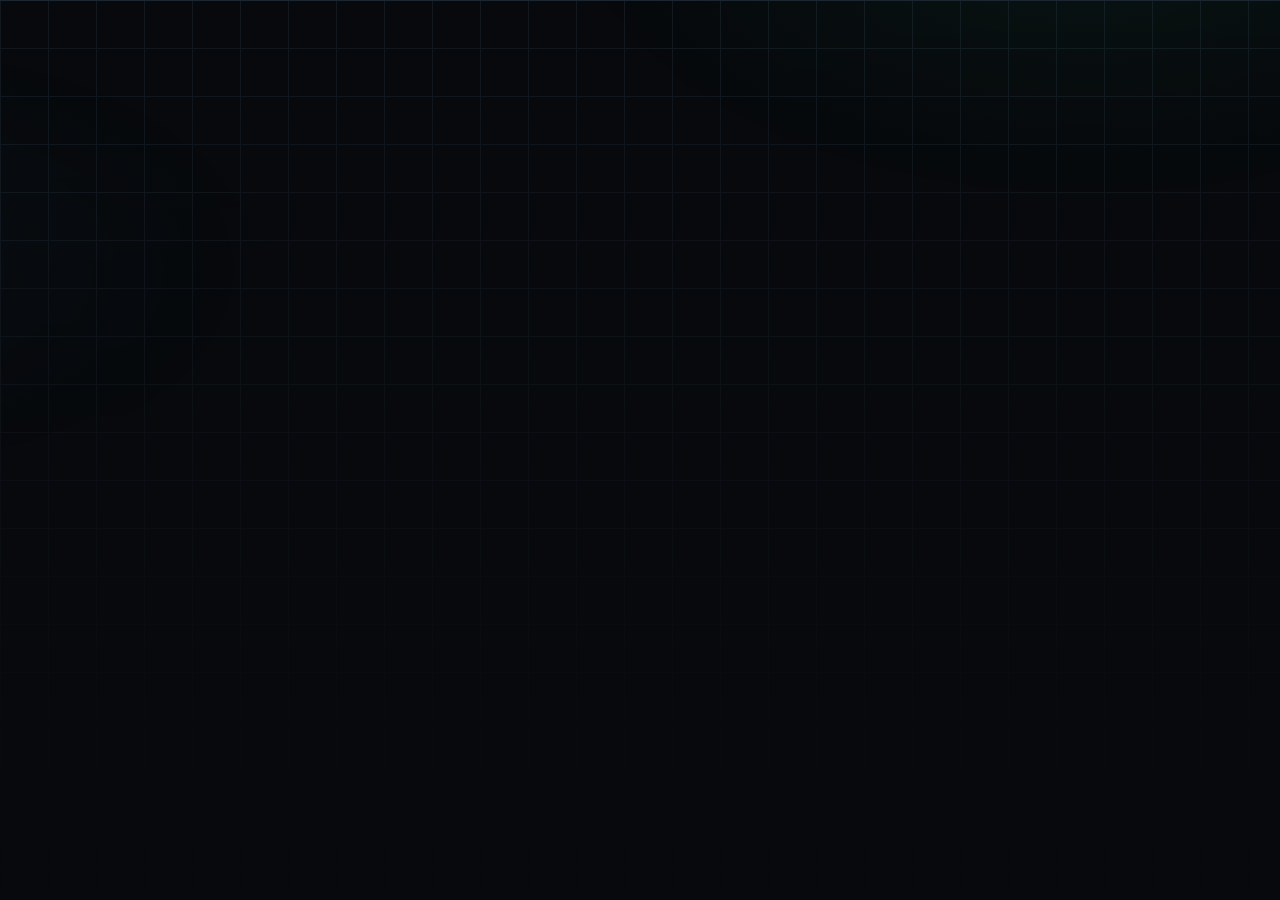
==== index.html @ c2e82ce0 "Add portfolio site: pages, styles, renderer" ====
<!doctype html>
<html lang="ru">
<head>
<meta charset="utf-8">
<meta name="viewport" content="width=device-width, initial-scale=1">
<title>Andrew Moseiko — AI Automation &amp; Integration Engineer</title>
<meta name="description" content="Портфолио: AI-ассистенты, интеграции CRM и мессенджеров, MCP-серверы, воронки и видео. Кейсы с задачей, решением, результатом и стеком.">
<meta name="theme-color" content="#07090c">
<meta property="og:title" content="Andrew Moseiko — AI Automation &amp; Integration Engineer">
<meta property="og:description" content="Портфолио: AI-ассистенты, интеграции CRM и мессенджеров, MCP-серверы, воронки и видео. Кейсы с задачей, решением, результатом и стеком.">
<meta property="og:type" content="website">
<link rel="icon" href="assets/favicon.svg" type="image/svg+xml">
<link rel="preconnect" href="https://fonts.googleapis.com">
<link rel="preconnect" href="https://fonts.gstatic.com" crossorigin>
<link rel="stylesheet" href="https://fonts.googleapis.com/css2?family=Inter:wght@400;500;600;700&family=JetBrains+Mono:wght@500;600;700&display=swap">
<link rel="stylesheet" href="assets/style.css">
</head>
<body data-page="home">
<a class="skip" href="#main">Skip to content</a>
<header id="top" class="site-head"></header>
<main id="main">
<noscript><p class="wrap" style="padding:48px 16px">Для отображения кейсов включите JavaScript. · Щоб побачити кейси, увімкніть JavaScript. · Please enable JavaScript to see the cases.</p></noscript>
</main>
<footer id="foot"></footer>
<script src="assets/data.js"></script>
<script src="assets/app.js"></script>
</body>
</html>
---- assets/style.css ----
/* Portfolio — dark tech theme. UPD 2026-10-18 */
:root {
  color-scheme: dark;
  --bg: #07090c;
  --surface: #0e1318;
  --surface-2: #131a21;
  --line: #1c2630;
  --line-2: #293744;
  --text: #e4ebf1;
  --muted: #93a1ae;
  --dim: #64727f;
  --accent: #38e0a0;
  --accent-ink: #04140d;
  --accent-soft: rgba(56, 224, 160, 0.1);
  --blue: #5cc3ff;
  --warn: #ffb648;
  --warn-soft: rgba(255, 182, 72, 0.12);
  --radius: 14px;
  --sans: "Inter", system-ui, -apple-system, "Segoe UI", Roboto, sans-serif;
  --mono: "JetBrains Mono", ui-monospace, "Cascadia Code", Consolas, monospace;
  --gutter: 16px;
  --max: 1160px;
}

*, *::before, *::after { box-sizing: border-box; }
html { scroll-behavior: smooth; scroll-padding-top: 120px; -webkit-text-size-adjust: 100%; }
@media (prefers-reduced-motion: reduce) { html { scroll-behavior: auto; } }

body {
  margin: 0;
  background: var(--bg);
  color: var(--text);
  font: 400 16px/1.6 var(--sans);
  min-height: 100vh;
}
/* faint engineering grid + glow */
body::before {
  content: "";
  position: fixed; inset: 0; z-index: -1; pointer-events: none;
  background:
    radial-gradient(900px 500px at 85% -10%, rgba(56, 224, 160, 0.10), transparent 60%),
    radial-gradient(700px 400px at -10% 30%, rgba(92, 195, 255, 0.07), transparent 60%),
    linear-gradient(var(--line) 1px, transparent 1px) 0 0 / 48px 48px,
    linear-gradient(90deg, var(--line) 1px, transparent 1px) 0 0 / 48px 48px;
  opacity: 0.55;
  -webkit-mask-image: linear-gradient(#000 0, rgba(0,0,0,.35) 60%, transparent 100%);
  mask-image: linear-gradient(#000 0, rgba(0,0,0,.35) 60%, transparent 100%);
}

a { color: var(--accent); text-decoration: none; }
a:hover { text-decoration: underline; text-underline-offset: 3px; }
:focus-visible { outline: 2px solid var(--blue); outline-offset: 3px; border-radius: 6px; }
h1, h2, h3, h4 { margin: 0; line-height: 1.2; letter-spacing: -0.01em; }
p { margin: 0; }
p, li, dd, td, th { overflow-wrap: break-word; }

.wrap { width: 100%; max-width: var(--max); margin: 0 auto; padding-left: var(--gutter); padding-right: var(--gutter); }
@media (min-width: 720px) { :root { --gutter: 32px; } }

.skip { position: absolute; left: -9999px; }
.skip:focus { left: 16px; top: 12px; z-index: 100; background: var(--accent); color: var(--accent-ink); padding: 8px 12px; border-radius: 8px; }

/* ---------- header ---------- */
.site-head {
  position: sticky; top: 0; z-index: 50;
  background: rgba(7, 9, 12, 0.82);
  -webkit-backdrop-filter: blur(12px); backdrop-filter: blur(12px);
  border-bottom: 1px solid var(--line);
}
.bar { display: flex; flex-wrap: wrap; align-items: center; gap: 10px 24px; padding-top: 12px; padding-bottom: 12px; }
.brand { display: inline-flex; align-items: center; gap: 10px; color: var(--text); font-weight: 600; margin-right: auto; }
.brand:hover { text-decoration: none; }
.brand__mark {
  display: inline-grid; place-items: center; width: 34px; height: 34px; border-radius: 9px;
  font: 700 13px/1 var(--mono); color: var(--accent-ink); background: var(--accent);
}
.brand__name { font-size: 15px; }
.bar__nav {
  order: 3; flex: 1 1 100%; min-width: 0;
  display: flex; gap: 4px; overflow-x: auto; scrollbar-width: none;
  margin: 0 calc(var(--gutter) * -1); padding: 0 var(--gutter);
}
.bar__nav::-webkit-scrollbar { display: none; }
.bar__nav a {
  flex: 0 0 auto; white-space: nowrap; color: var(--muted);
  font: 500 14px/1 var(--sans); padding: 9px 12px; border-radius: 8px;
}
.bar__nav a:hover, .bar__nav a[aria-current="page"] { color: var(--text); background: var(--surface-2); text-decoration: none; }
@media (min-width: 900px) {
  .bar__nav { order: 0; flex: 0 1 auto; margin: 0; padding: 0; }
}
.lang { order: 1; display: inline-flex; border: 1px solid var(--line-2); border-radius: 9px; padding: 2px; }
.lang__btn {
  appearance: none; border: 0; background: transparent; color: var(--muted); cursor: pointer;
  font: 600 12px/1 var(--mono); padding: 8px 10px; border-radius: 7px; min-width: 40px;
}
.lang__btn:hover { color: var(--text); }
.lang__btn[aria-pressed="true"] { background: var(--accent-soft); color: var(--accent); }

/* ---------- hero ---------- */
.hero { padding-top: 64px; padding-bottom: 56px; }
.hero--sub { padding-top: 40px; padding-bottom: 24px; }
.kicker { font: 500 13px/1.4 var(--mono); color: var(--accent); margin-bottom: 18px; letter-spacing: 0.02em; }
.hero h1 { font-size: clamp(36px, 7vw, 68px); font-weight: 700; letter-spacing: -0.03em; }
.hero__role { font: 500 clamp(14px, 2.2vw, 18px)/1.4 var(--mono); color: var(--blue); margin-top: 12px; }
.hero__lead { max-width: 720px; color: var(--muted); font-size: clamp(16px, 2vw, 18px); margin-top: 20px; }
.hero__cta { display: flex; flex-wrap: wrap; gap: 12px; margin-top: 28px; }
.btn {
  display: inline-flex; align-items: center; justify-content: center; min-height: 44px; padding: 0 18px;
  border: 1px solid var(--line-2); border-radius: 10px; color: var(--text); font-weight: 600; font-size: 15px;
  background: var(--surface);
}
.btn:hover { text-decoration: none; border-color: var(--accent); }
.btn--primary { background: var(--accent); color: var(--accent-ink); border-color: var(--accent); }
.btn--primary:hover { filter: brightness(1.08); }

.stats { display: grid; grid-template-columns: repeat(2, minmax(0, 1fr)); gap: 1px; margin: 44px 0 0; background: var(--line); border: 1px solid var(--line); border-radius: var(--radius); overflow: hidden; }
@media (min-width: 720px) { .stats { grid-template-columns: repeat(4, minmax(0, 1fr)); } }
.stat { background: var(--surface); padding: 18px 20px; display: flex; flex-direction: column-reverse; justify-content: flex-end; gap: 4px; }
.stat dd { margin: 0; font: 700 clamp(26px, 4vw, 34px)/1 var(--mono); color: var(--text); }
.stat dt { color: var(--muted); font-size: 13px; }

/* ---------- sections ---------- */
.section { padding-top: 40px; padding-bottom: 40px; }
.sec-head { display: flex; align-items: flex-start; gap: 16px; margin-bottom: 24px; }
.sec-head__code {
  flex: 0 0 auto; display: inline-grid; place-items: center; width: 44px; height: 44px; border-radius: 11px;
  border: 1px solid var(--accent); color: var(--accent); font: 700 18px/1 var(--mono); background: var(--accent-soft);
}
.sec-head__text { flex: 1 1 auto; min-width: 0; }
.sec-head h2 { font-size: clamp(22px, 3.2vw, 30px); font-weight: 700; }
.sec-head p { color: var(--muted); margin-top: 8px; max-width: 760px; }
.sec-head__count { flex: 0 0 auto; font: 500 13px/44px var(--mono); color: var(--dim); }

.label {
  display: block; font: 600 11.5px/1.3 var(--mono); text-transform: uppercase; letter-spacing: 0.08em;
  color: var(--dim); margin: 18px 0 8px;
}
.label:first-child { margin-top: 0; }

.panel { background: var(--surface); border: 1px solid var(--line); border-radius: var(--radius); padding: 22px; }
.panel--accent { border-color: rgba(56, 224, 160, 0.35); background: linear-gradient(180deg, var(--accent-soft), var(--surface) 70%); }
.panel p + .label { margin-top: 18px; }
.big { font-size: clamp(16px, 2vw, 18px); }

/* ---------- about ---------- */
.about { display: grid; gap: 16px; }
@media (min-width: 900px) { .about { grid-template-columns: minmax(0, 1.35fr) minmax(0, 1fr); } }
.about__side { display: grid; gap: 16px; align-content: start; }
.about p { color: var(--muted); }
.timeline { list-style: none; margin: 0; padding: 0; display: grid; gap: 22px; }
.job { position: relative; padding-left: 20px; border-left: 1px solid var(--line-2); }
.job::before { content: ""; position: absolute; left: -5px; top: 7px; width: 9px; height: 9px; border-radius: 50%; background: var(--accent); }
.job__top { display: flex; flex-wrap: wrap; justify-content: space-between; gap: 4px 12px; }
.job__years { font: 500 13px/1.6 var(--mono); color: var(--dim); }
.job__role { color: var(--blue) !important; font: 500 13.5px/1.5 var(--mono); margin: 2px 0 8px !important; }
.kv { margin: 0; display: grid; gap: 10px; }
.kv div { display: grid; gap: 2px; }
@media (min-width: 480px) { .kv div { grid-template-columns: 100px minmax(0, 1fr); gap: 12px; } }
.kv dt { font: 600 12px/1.6 var(--mono); color: var(--accent); }
.kv dd { margin: 0; color: var(--muted); font-size: 14.5px; }

.bullets { margin: 0; padding: 0; list-style: none; display: grid; gap: 8px; }
.bullets li { position: relative; padding-left: 18px; color: var(--muted); }
.bullets li::before { content: "›"; position: absolute; left: 2px; top: -1px; color: var(--accent); font-family: var(--mono); font-weight: 700; }
.case .bullets li, .proto .bullets li { color: var(--text); opacity: 0.92; }

/* ---------- category nav ---------- */
.catnav { margin-bottom: 32px; }
.catnav ul { list-style: none; margin: 0; padding: 0; display: flex; flex-wrap: wrap; gap: 8px; }
.catnav a {
  display: inline-flex; align-items: center; gap: 4px; min-height: 36px; padding: 6px 12px;
  border: 1px solid var(--line-2); border-radius: 999px; color: var(--muted); font-size: 14px; background: var(--surface);
}
.catnav a b { font-family: var(--mono); color: var(--accent); }
.catnav a:hover { color: var(--text); border-color: var(--accent); text-decoration: none; }

/* ---------- cases ---------- */
.cat { padding-top: 24px; }
.cat + .cat { margin-top: 32px; border-top: 1px dashed var(--line-2); padding-top: 48px; }
.cases { display: grid; gap: 16px; }
.case, .proto {
  background: var(--surface); border: 1px solid var(--line); border-radius: var(--radius); padding: 22px;
  transition: border-color .15s ease;
}
.case:hover, .proto:hover { border-color: var(--line-2); }
@media (max-width: 480px) { .case, .proto, .panel, .teaser { padding: 18px; } }
.case__head { display: flex; align-items: flex-start; gap: 14px; margin-bottom: 18px; }
.case__id {
  flex: 0 0 auto; font: 700 13px/1 var(--mono); color: var(--accent); padding: 7px 8px; border-radius: 7px;
  background: var(--accent-soft); border: 1px solid rgba(56, 224, 160, 0.3);
}
.case__titles { flex: 1 1 auto; min-width: 0; }
.case__titles h3 { font-size: clamp(18px, 2.4vw, 21px); font-weight: 650; }
.case__client { color: var(--muted); font-size: 14px; margin-top: 4px; }
.badge {
  flex: 0 0 auto; font: 600 11px/1 var(--mono); text-transform: uppercase; letter-spacing: 0.06em;
  padding: 6px 8px; border-radius: 6px; color: var(--muted); border: 1px solid var(--line-2);
}
.badge--wip { color: var(--warn); border-color: rgba(255, 182, 72, 0.4); background: var(--warn-soft); }
.case--wip { border-color: rgba(255, 182, 72, 0.25); }

.case__body { display: grid; gap: 22px; }
@media (min-width: 900px) {
  .case__body { grid-template-columns: minmax(0, 1.5fr) minmax(0, 1fr); gap: 32px; }
  .case__side { border-left: 1px solid var(--line); padding-left: 32px; }
}
.case__main p, .case__side p { color: var(--text); opacity: 0.92; }
.metric { display: flex; flex-direction: column; gap: 4px; margin-bottom: 18px; padding: 14px 16px; border-radius: 10px; background: var(--surface-2); border: 1px solid var(--line); }
.metric__v { font: 700 clamp(24px, 3.4vw, 30px)/1.1 var(--mono); color: var(--accent); overflow-wrap: anywhere; }
.metric__l { color: var(--muted); font-size: 13.5px; }

.chips { list-style: none; margin: 0; padding: 0; display: flex; flex-wrap: wrap; gap: 6px; }
.chips li {
  font: 500 12.5px/1.3 var(--mono); color: var(--blue); padding: 5px 9px; border-radius: 6px;
  background: rgba(92, 195, 255, 0.08); border: 1px solid rgba(92, 195, 255, 0.2); overflow-wrap: anywhere;
}
.chips--muted li { color: var(--muted); background: var(--surface-2); border-color: var(--line-2); }

/* ---------- journey teaser ---------- */
.teaser {
  display: flex; gap: 16px; align-items: flex-start; padding: 26px; border-radius: var(--radius); color: var(--text);
  border: 1px solid rgba(56, 224, 160, 0.35);
  background: linear-gradient(135deg, var(--accent-soft), var(--surface) 55%);
}
.teaser:hover { text-decoration: none; border-color: var(--accent); }
.teaser__body { flex: 1 1 auto; min-width: 0; display: grid; gap: 12px; }
.teaser h2 { font-size: clamp(22px, 3.2vw, 30px); }
.teaser p { color: var(--muted); max-width: 760px; }
.teaser__go { font: 600 14px/1.4 var(--mono); color: var(--accent); }

/* ---------- prototypes ---------- */
.protos { display: grid; gap: 16px; }
@media (min-width: 900px) { .protos { grid-template-columns: repeat(3, minmax(0, 1fr)); } }
.proto { border-style: dashed; border-color: var(--line-2); }
.proto p { color: var(--text); opacity: 0.92; }

/* ---------- journey table ---------- */
.table-wrap { margin: 16px 0; border: 1px solid var(--line); border-radius: var(--radius); overflow: hidden; background: var(--surface); }
.niches { width: 100%; border-collapse: collapse; }
.niches th, .niches td { text-align: left; vertical-align: top; padding: 14px 18px; border-bottom: 1px solid var(--line); }
.niches tbody tr:last-child > * { border-bottom: 0; }
.niches thead th { font: 600 11.5px/1.3 var(--mono); text-transform: uppercase; letter-spacing: 0.08em; color: var(--dim); background: var(--surface-2); }
.niches tbody th { font-weight: 600; color: var(--text); width: 26%; }
.niches td:nth-child(2) { color: var(--accent); font: 500 14px/1.5 var(--mono); width: 28%; }
.niches td:nth-child(3) { color: var(--muted); }
.niches tbody tr:hover > * { background: rgba(255, 255, 255, 0.015); }
@media (max-width: 720px) {
  .niches thead { position: absolute; width: 1px; height: 1px; overflow: hidden; clip: rect(0 0 0 0); }
  .niches, .niches tbody, .niches tr, .niches th, .niches td { display: block; width: auto !important; }
  .niches tr { padding: 16px 18px; border-bottom: 1px solid var(--line); }
  .niches tbody tr:last-child { border-bottom: 0; }
  .niches th, .niches td { padding: 0; border: 0; }
  .niches tbody th { font-size: 17px; margin-bottom: 10px; }
  .niches td + td { margin-top: 10px; }
  .niches td::before {
    content: attr(data-label); display: block; font: 600 11px/1.3 var(--mono); text-transform: uppercase;
    letter-spacing: 0.08em; color: var(--dim); margin-bottom: 4px;
  }
}
.back { display: inline-block; font: 500 14px/1 var(--mono); color: var(--muted); margin-bottom: 24px; }
.back:hover { color: var(--text); }

/* ---------- contacts & footer ---------- */
.contact { display: grid; gap: 20px; }
@media (min-width: 720px) { .contact { grid-template-columns: minmax(0, 1fr) auto; align-items: center; } }
.contact h2 { font-size: clamp(22px, 3.2vw, 30px); margin-bottom: 8px; }
.contact p { color: var(--muted); }
.contact__list { list-style: none; margin: 0; padding: 0; display: grid; gap: 12px; }
.contact__list li { display: grid; gap: 2px; }
.contact__list .label { margin: 0; }
.contact__list a { font: 600 16px/1.4 var(--mono); overflow-wrap: anywhere; }
.foot { display: flex; flex-wrap: wrap; justify-content: space-between; gap: 8px 24px; padding-top: 28px; padding-bottom: 40px; color: var(--dim); font-size: 13px; border-top: 1px solid var(--line); margin-top: 24px; }
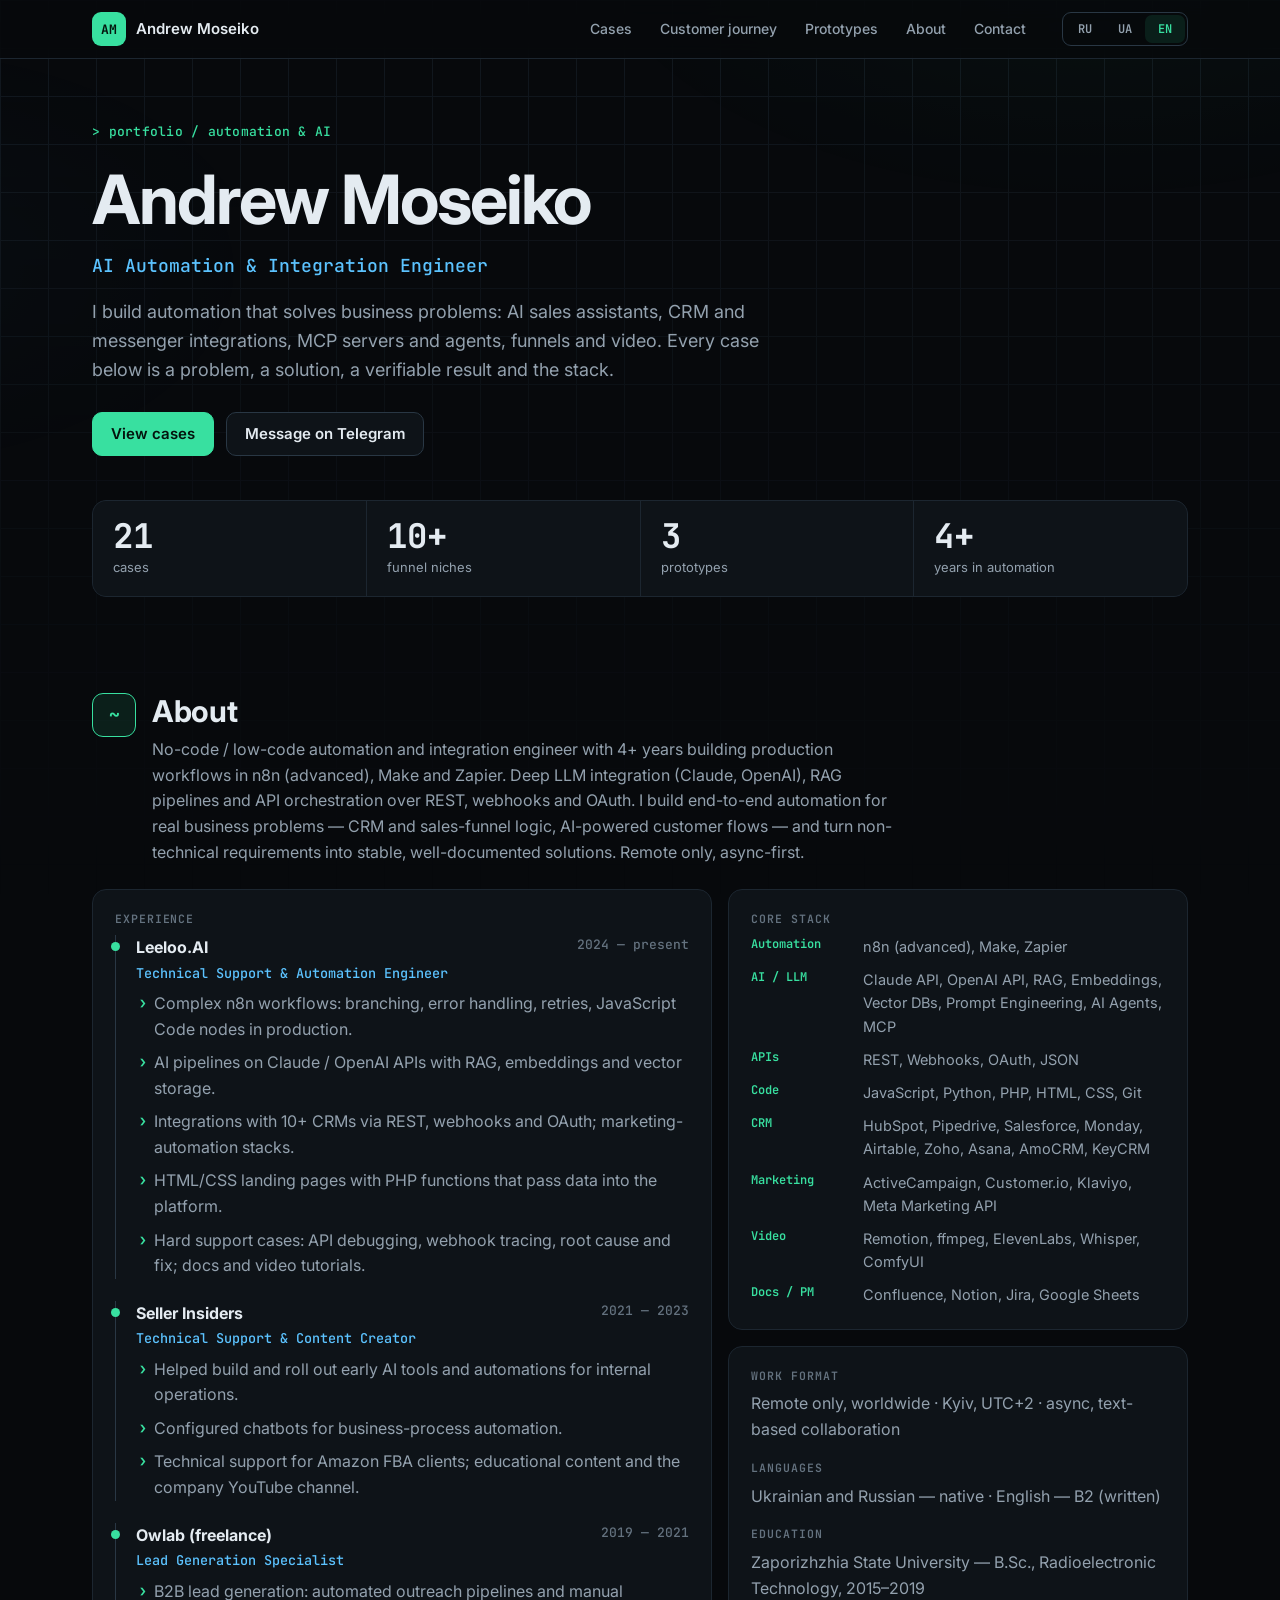
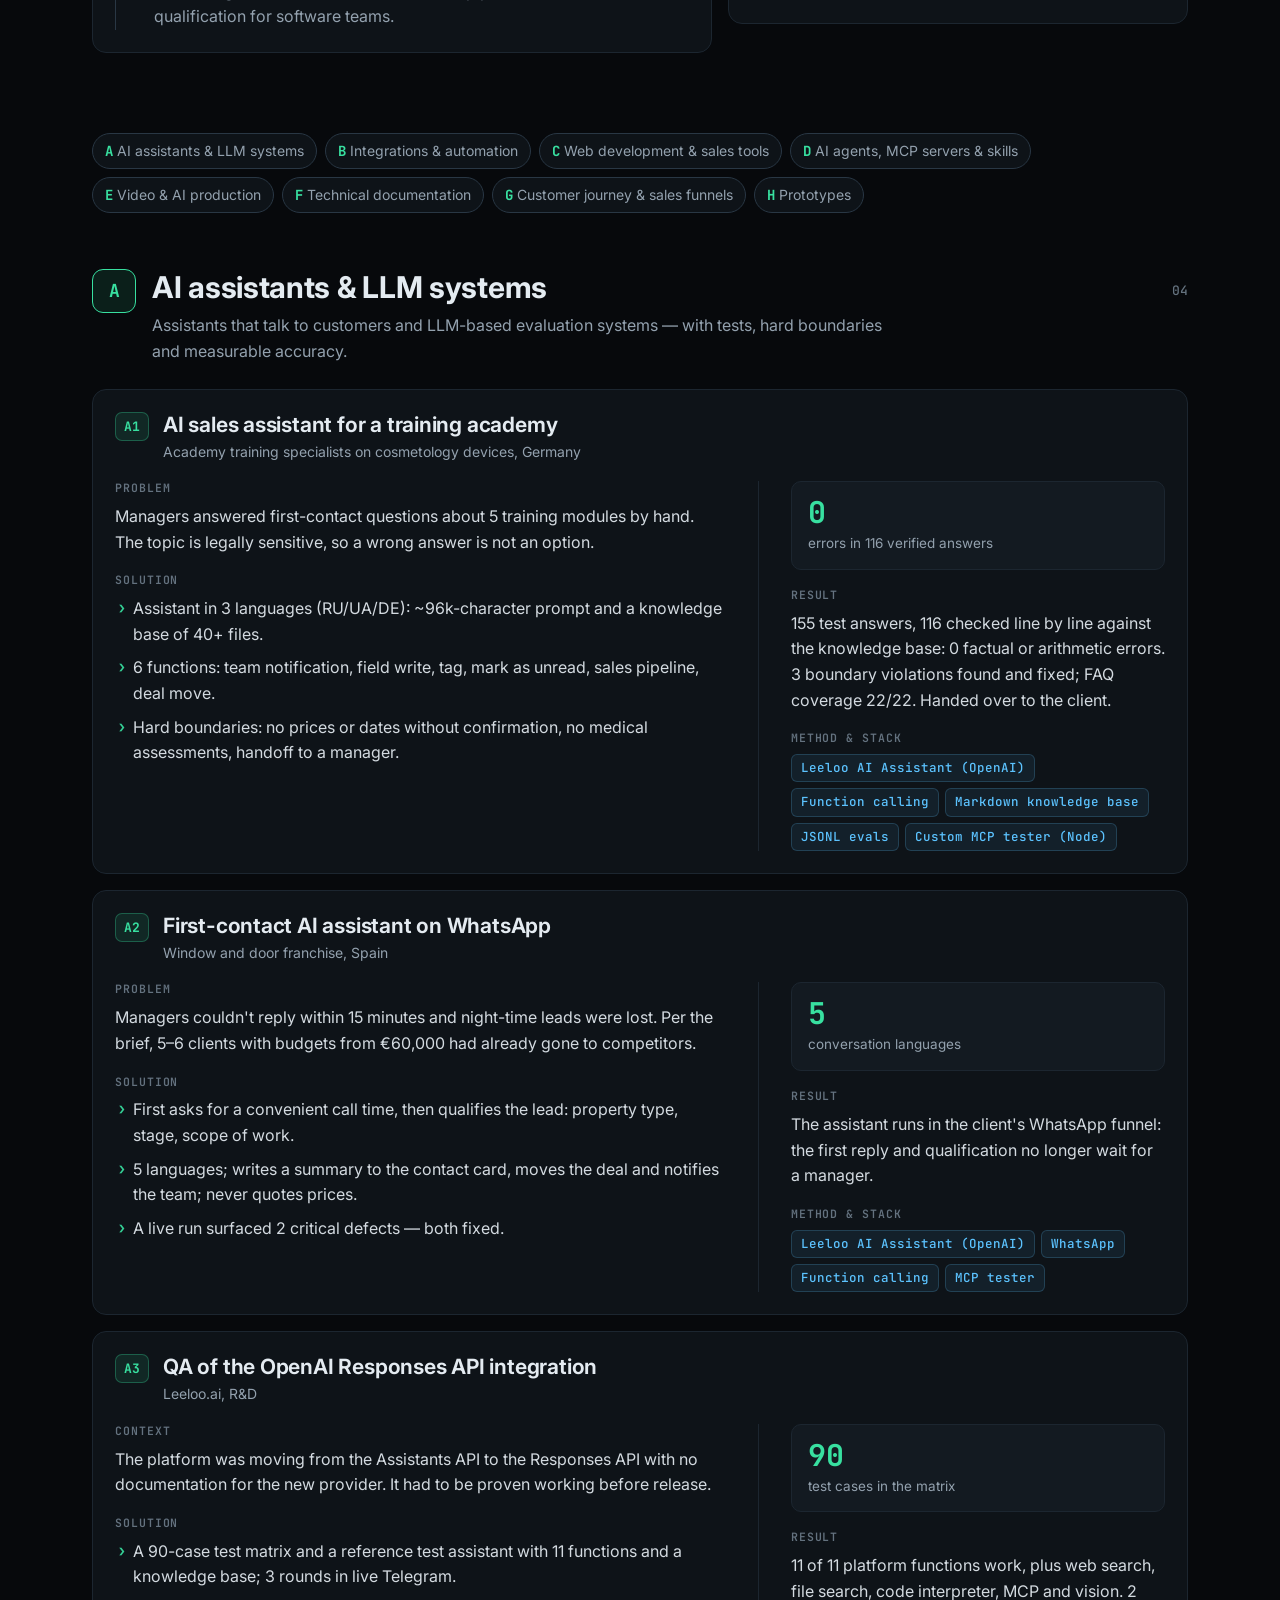
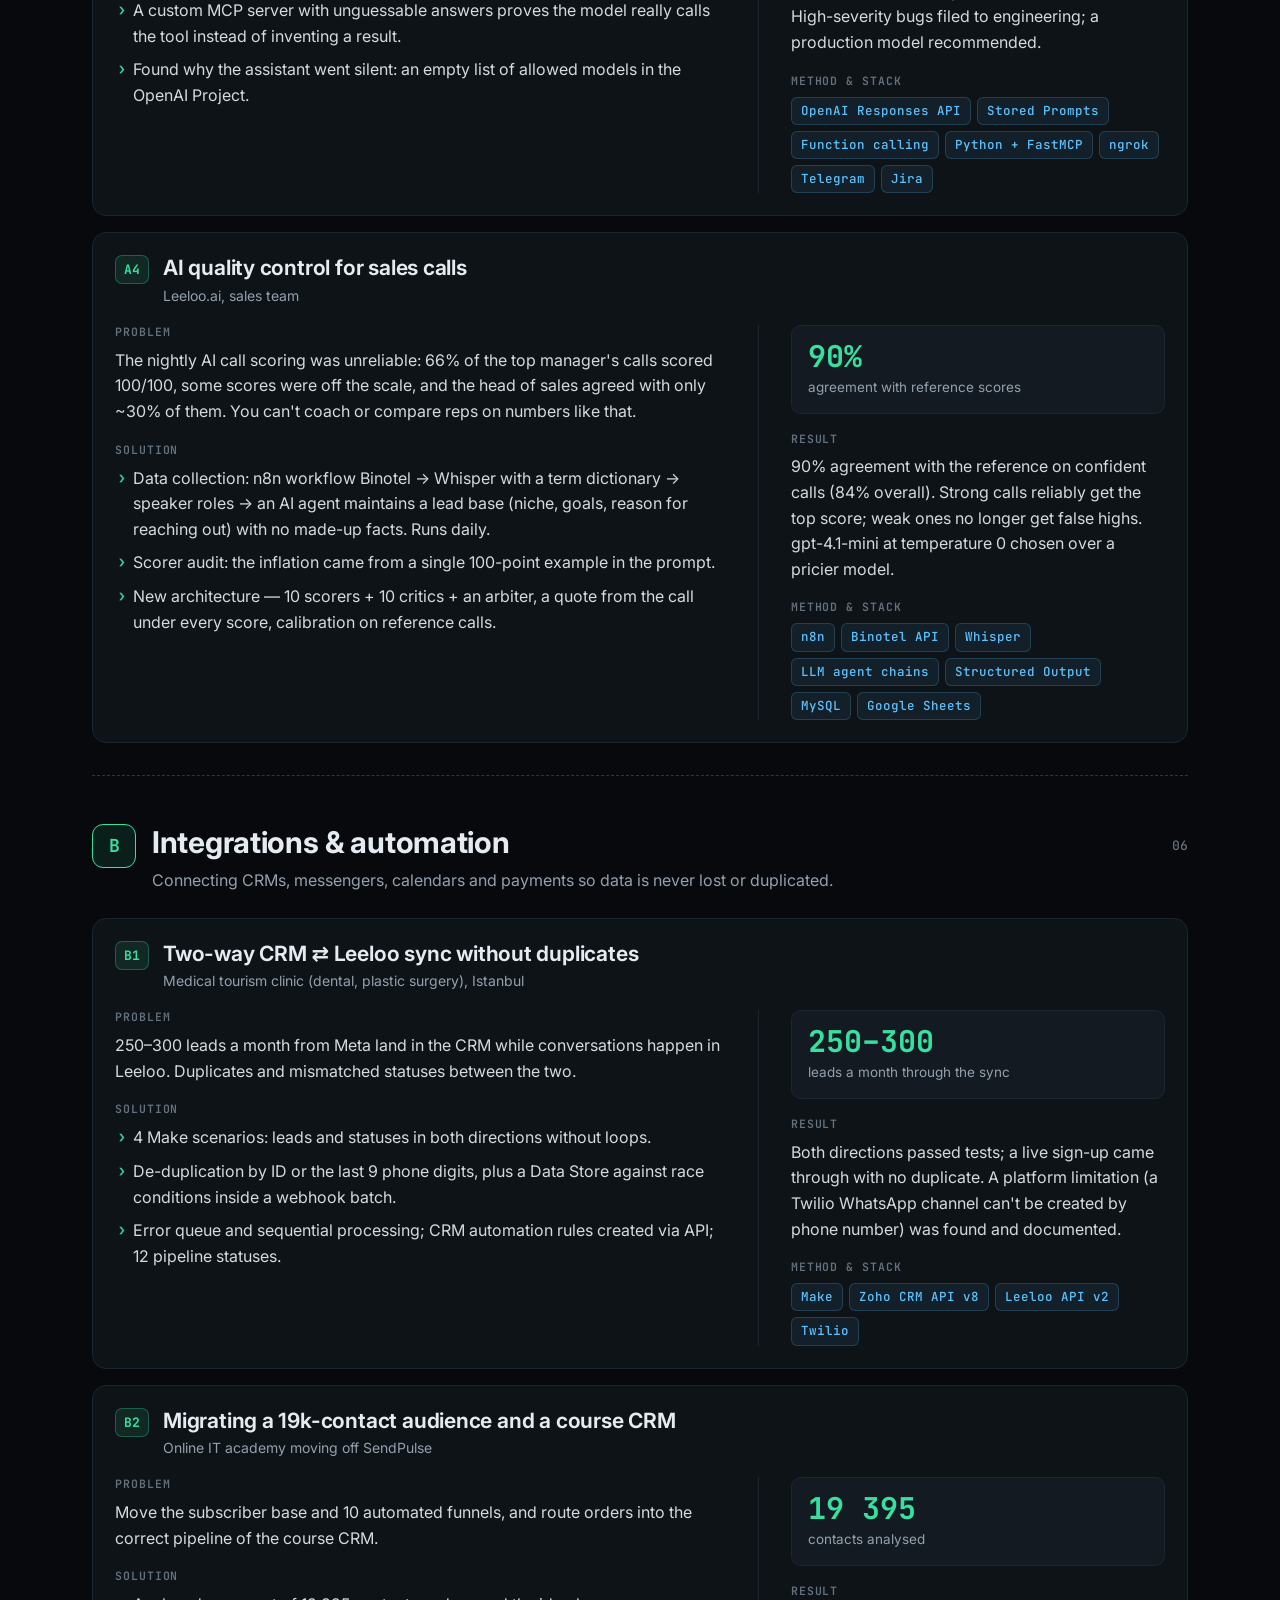
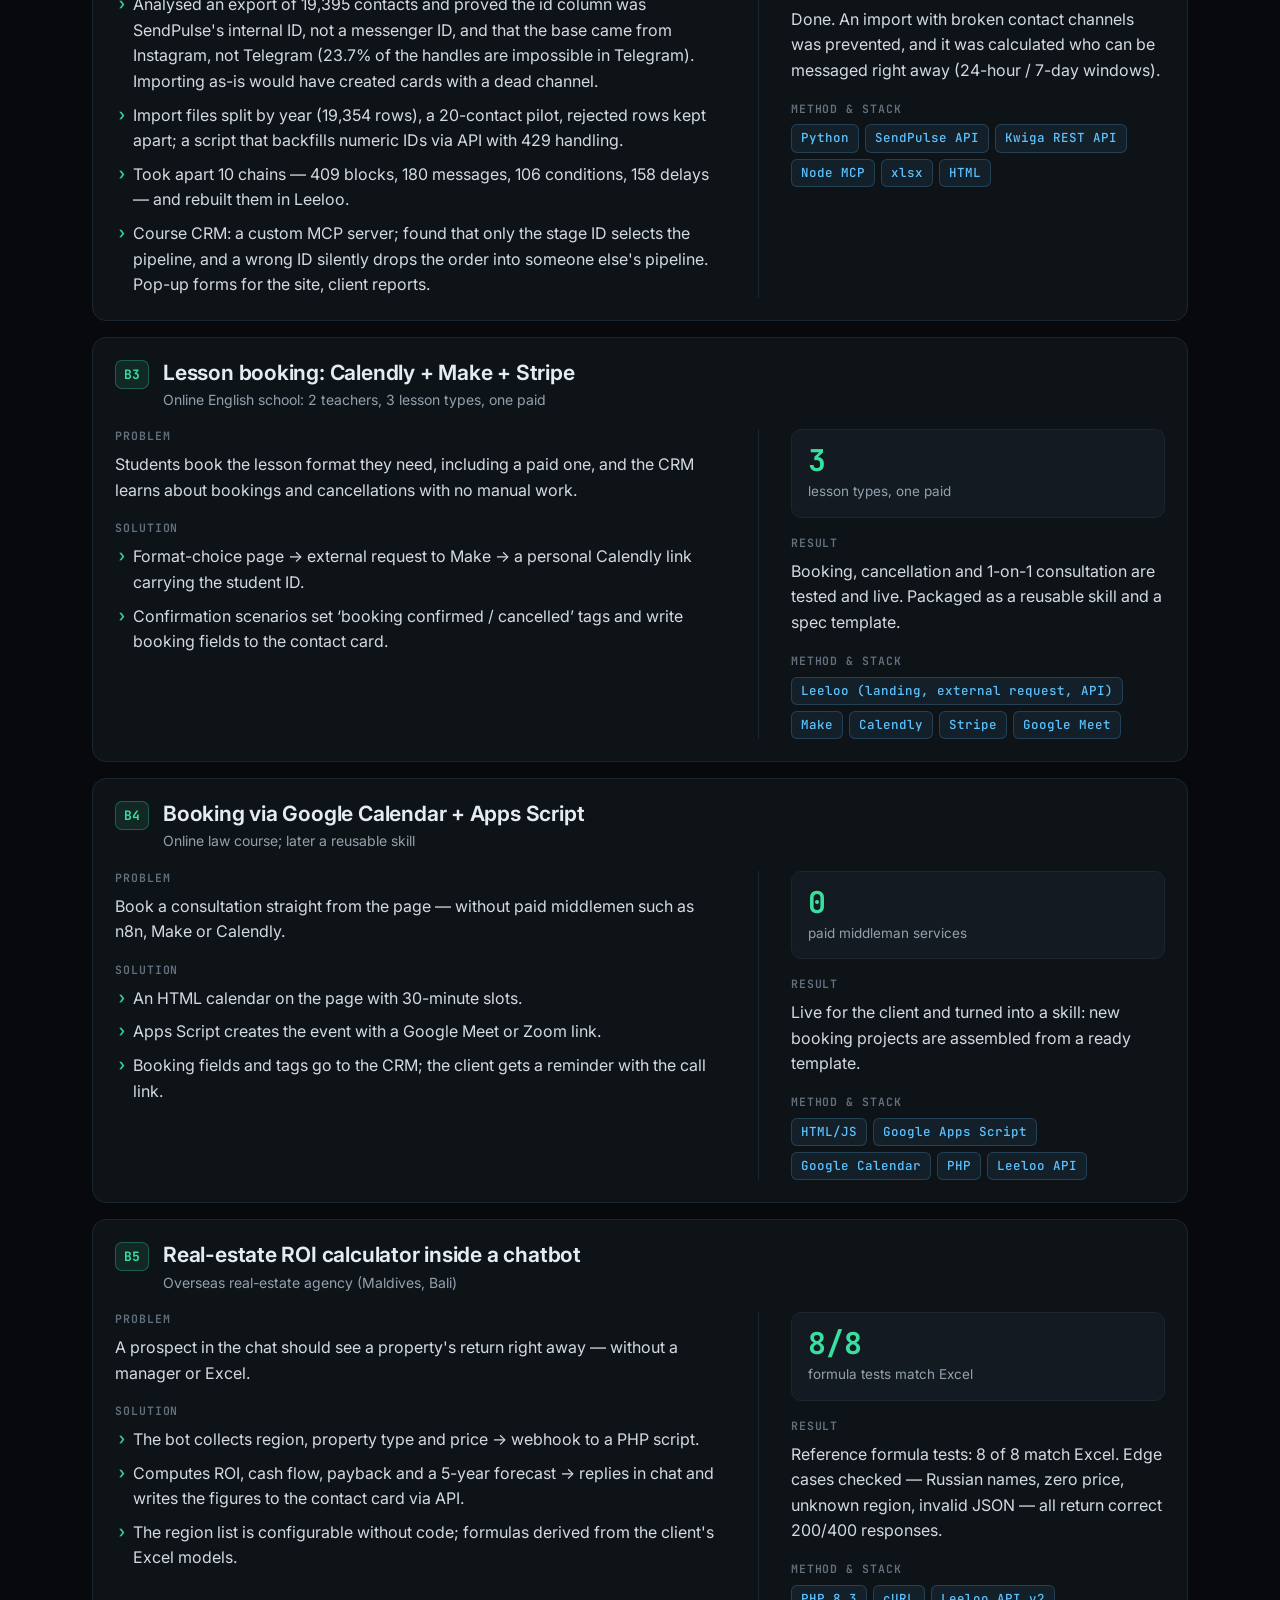
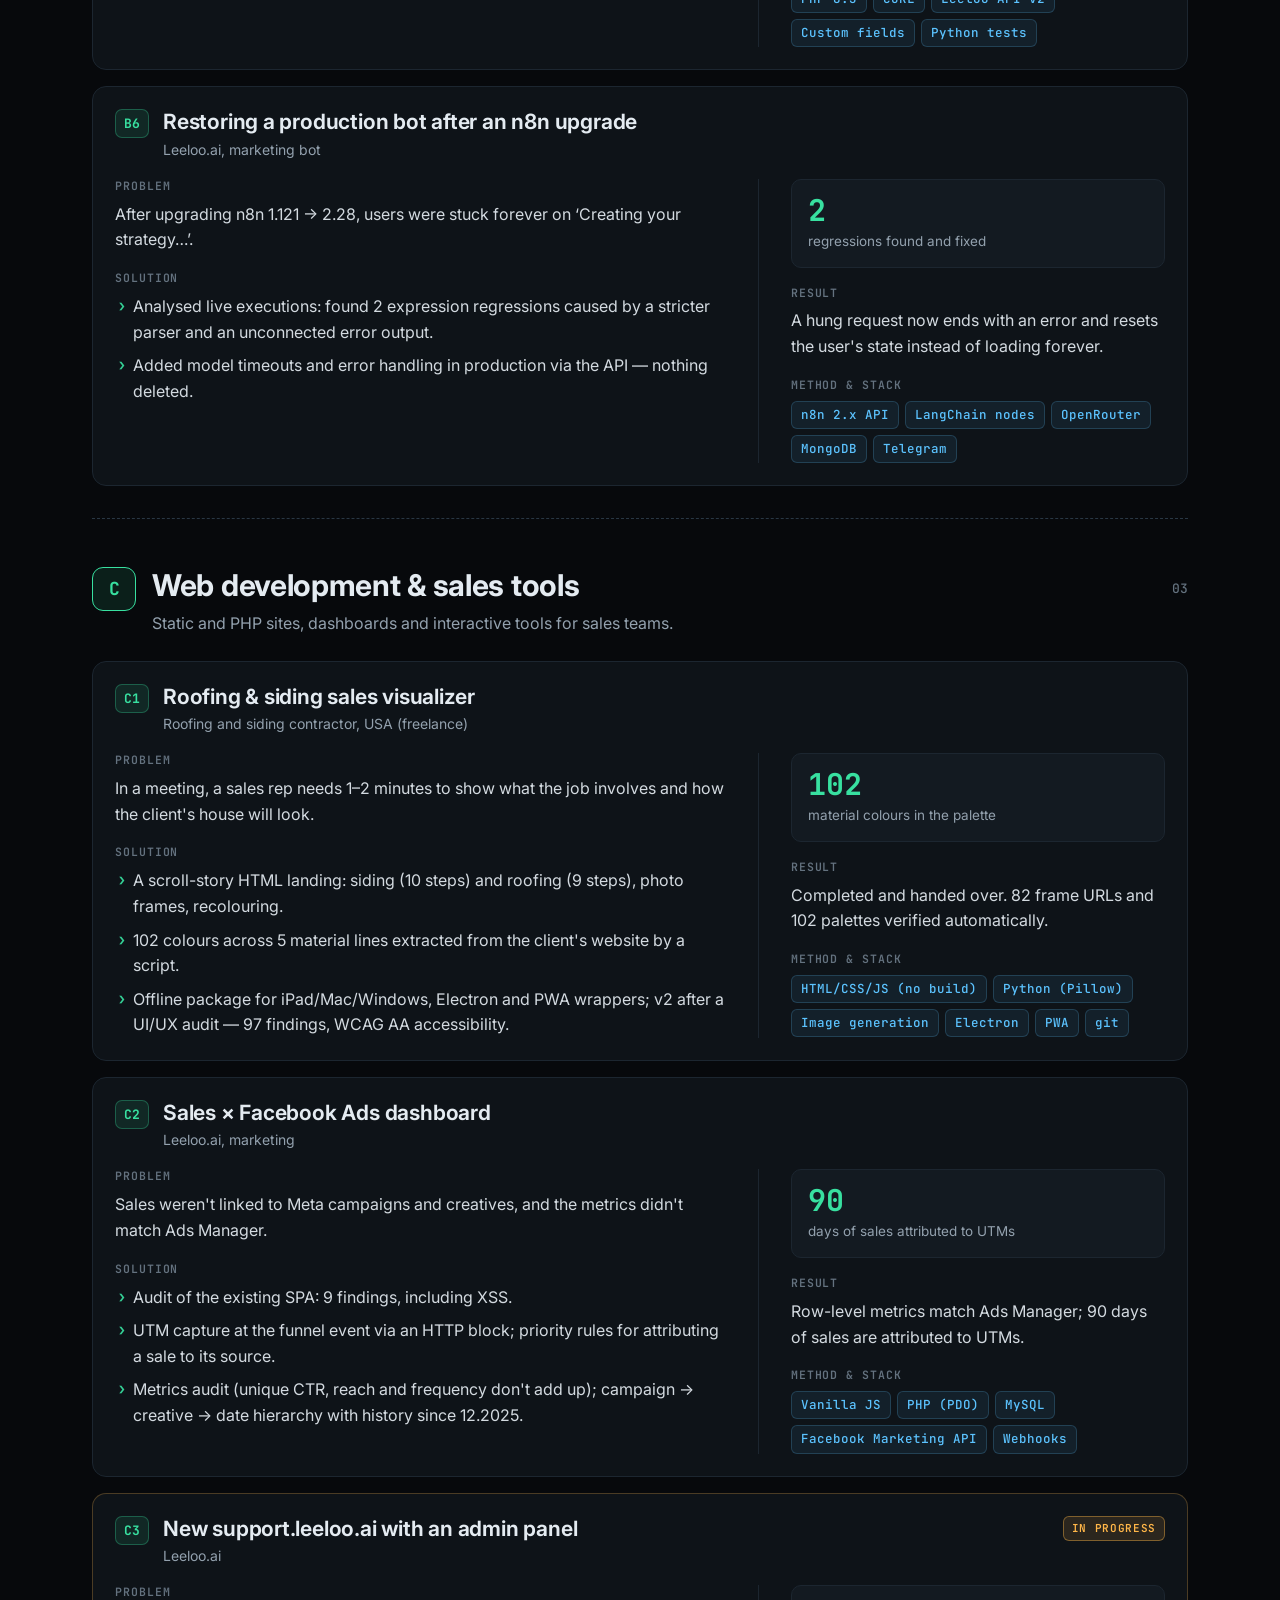
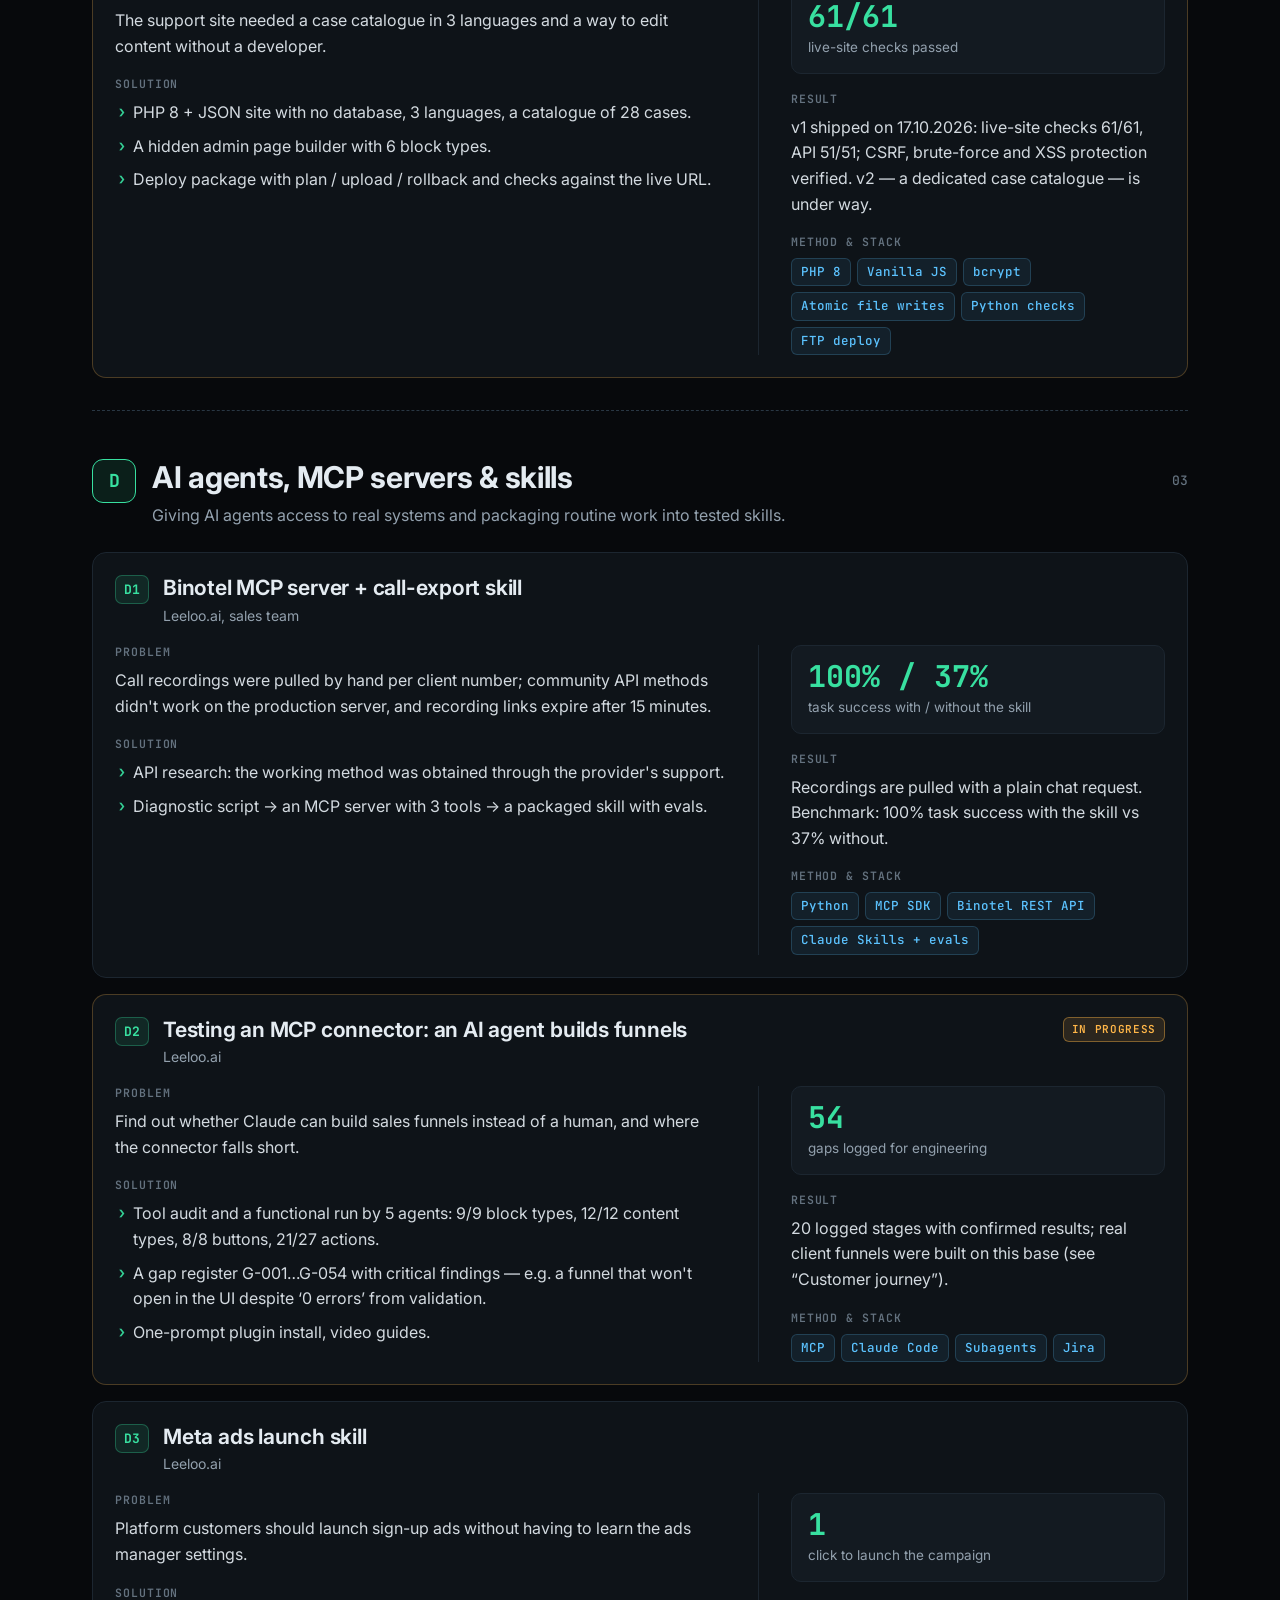
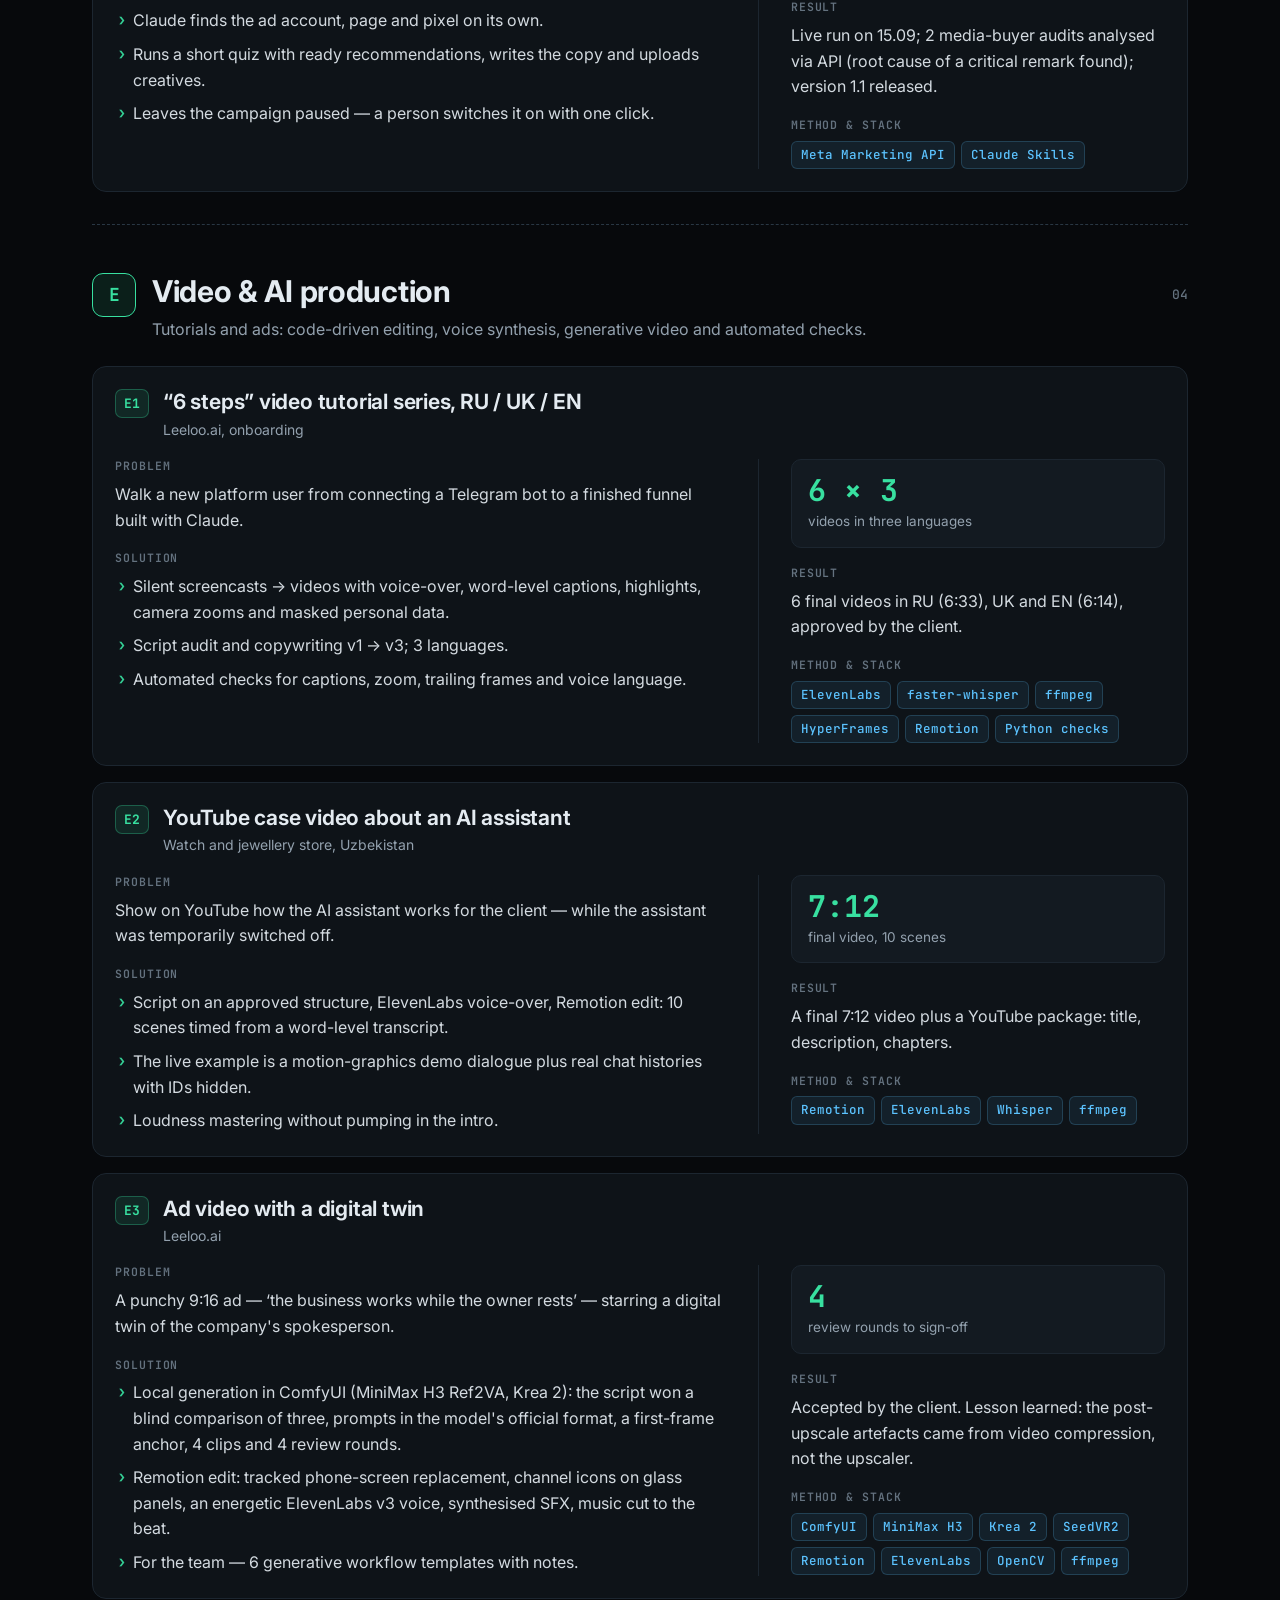
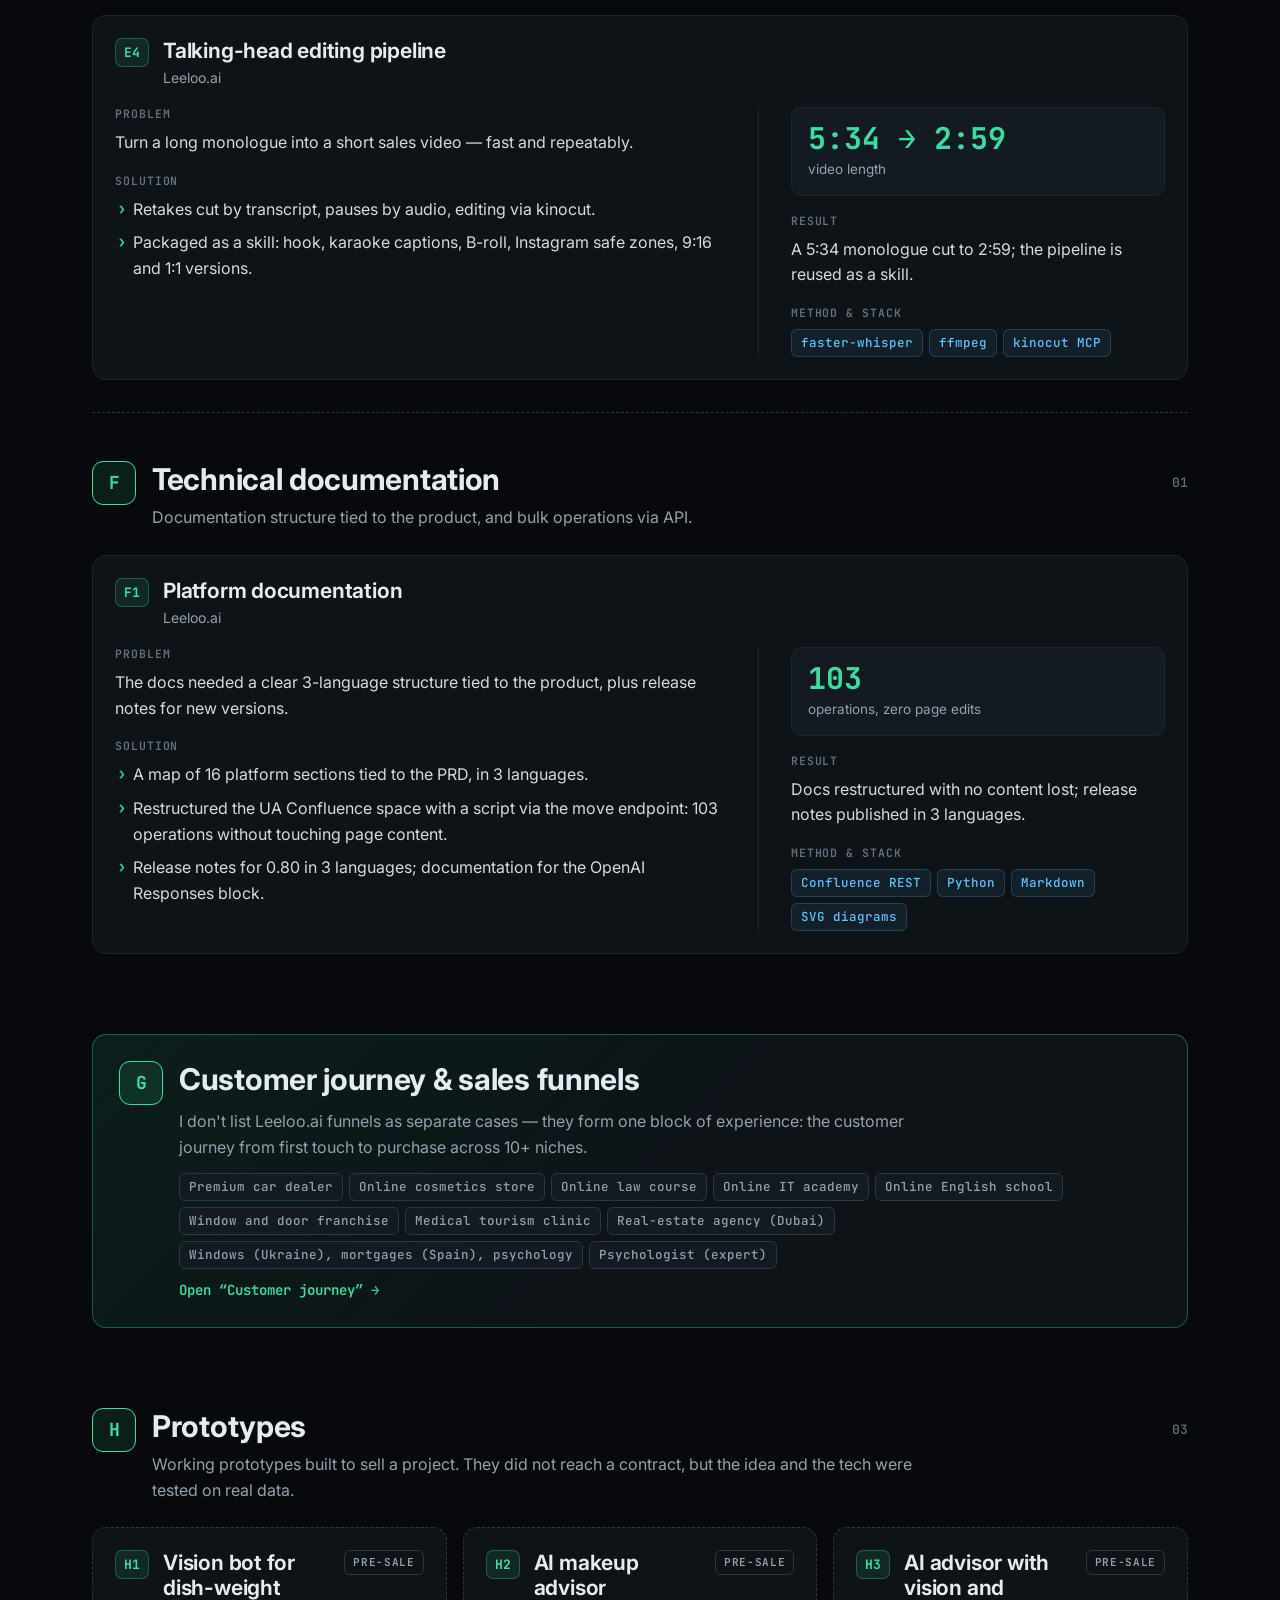
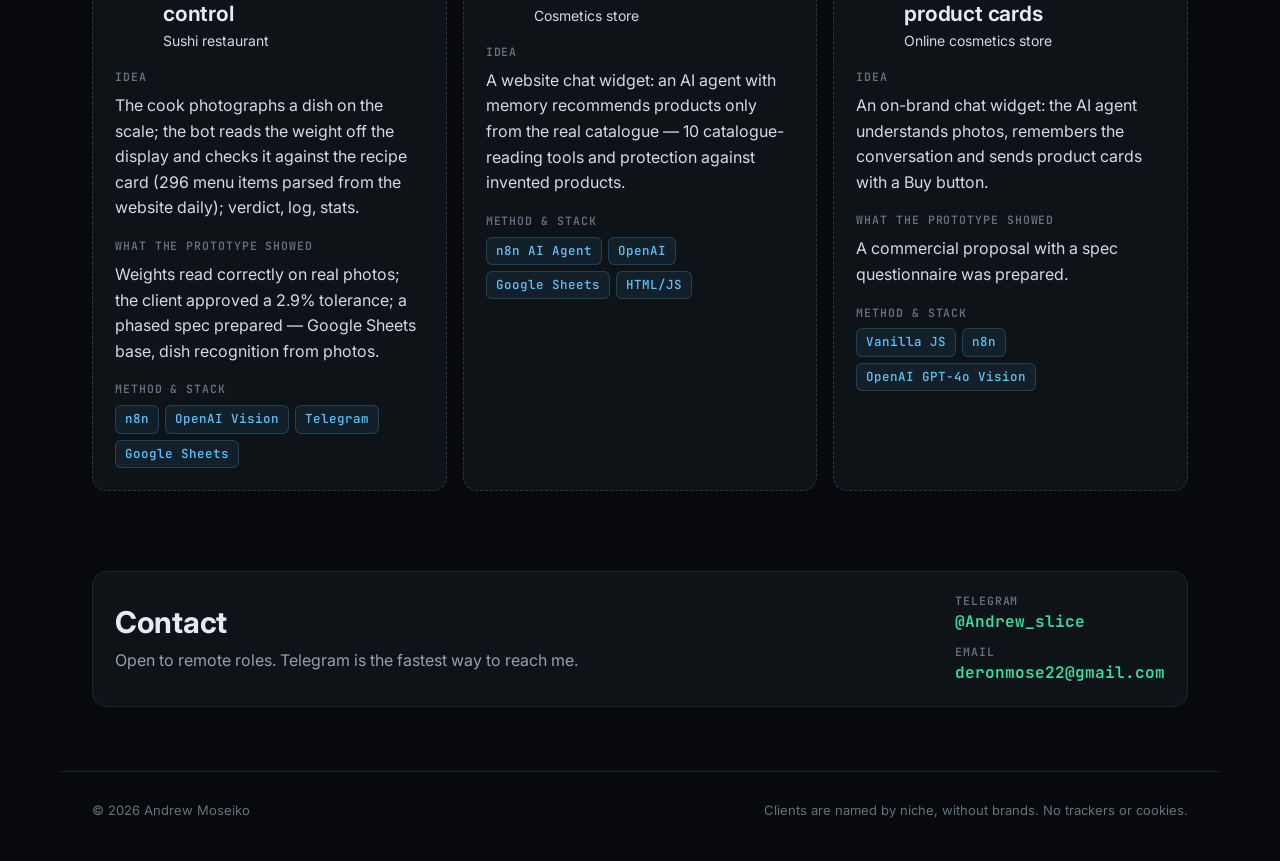
==== commit 9554c51d: "Add customer journey content and wire split data files into pages" ====
--- a/index.html
+++ b/index.html
@@ -22,7 +22,18 @@
 <noscript><p class="wrap" style="padding:48px 16px">Для отображения кейсов включите JavaScript. · Щоб побачити кейси, увімкніть JavaScript. · Please enable JavaScript to see the cases.</p></noscript>
 </main>
 <footer id="foot"></footer>
-<script src="assets/data.js"></script>
+<script src="assets/data/core.js"></script>
+<script src="assets/data/about.js"></script>
+<script src="assets/data/cases-a1.js"></script>
+<script src="assets/data/cases-a2.js"></script>
+<script src="assets/data/cases-b1.js"></script>
+<script src="assets/data/cases-b2.js"></script>
+<script src="assets/data/cases-c.js"></script>
+<script src="assets/data/cases-d.js"></script>
+<script src="assets/data/cases-e.js"></script>
+<script src="assets/data/cases-f.js"></script>
+<script src="assets/data/journey.js"></script>
+<script src="assets/data/prototypes.js"></script>
 <script src="assets/app.js"></script>
 </body>
 </html>
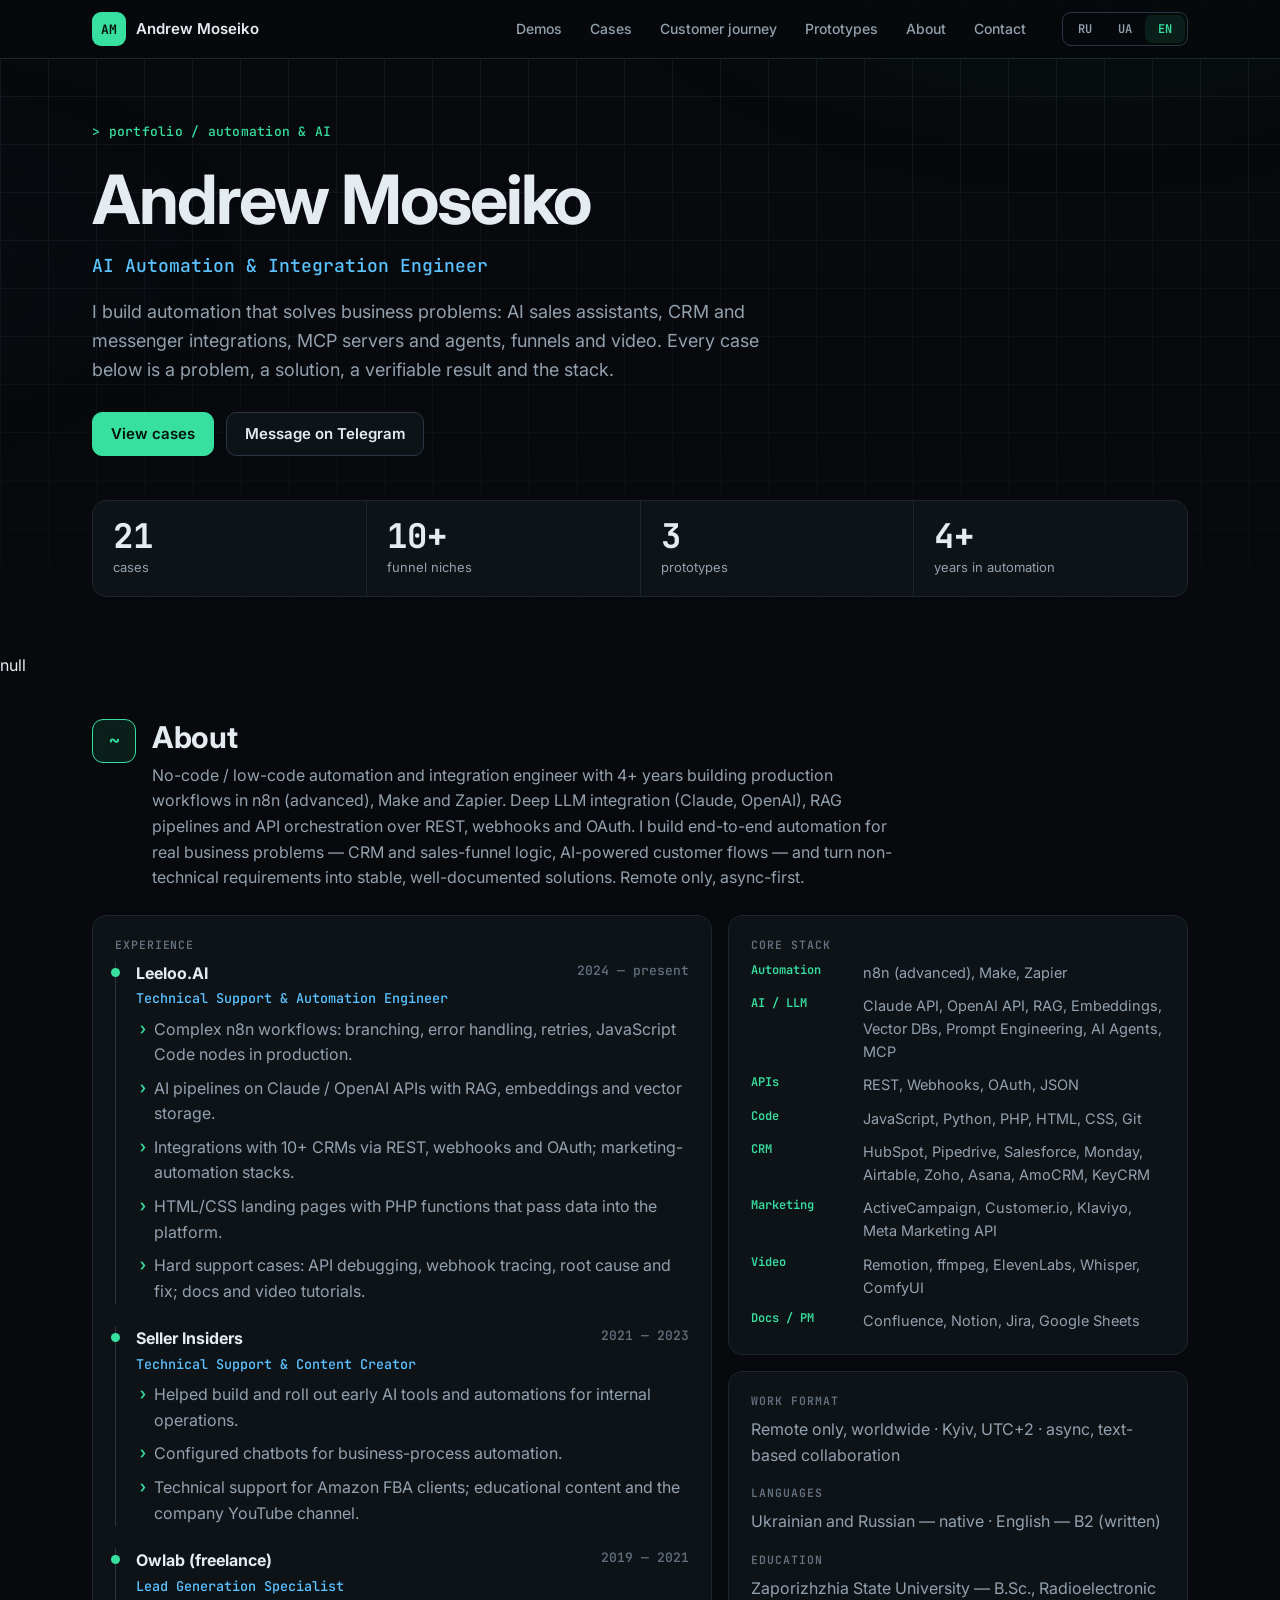
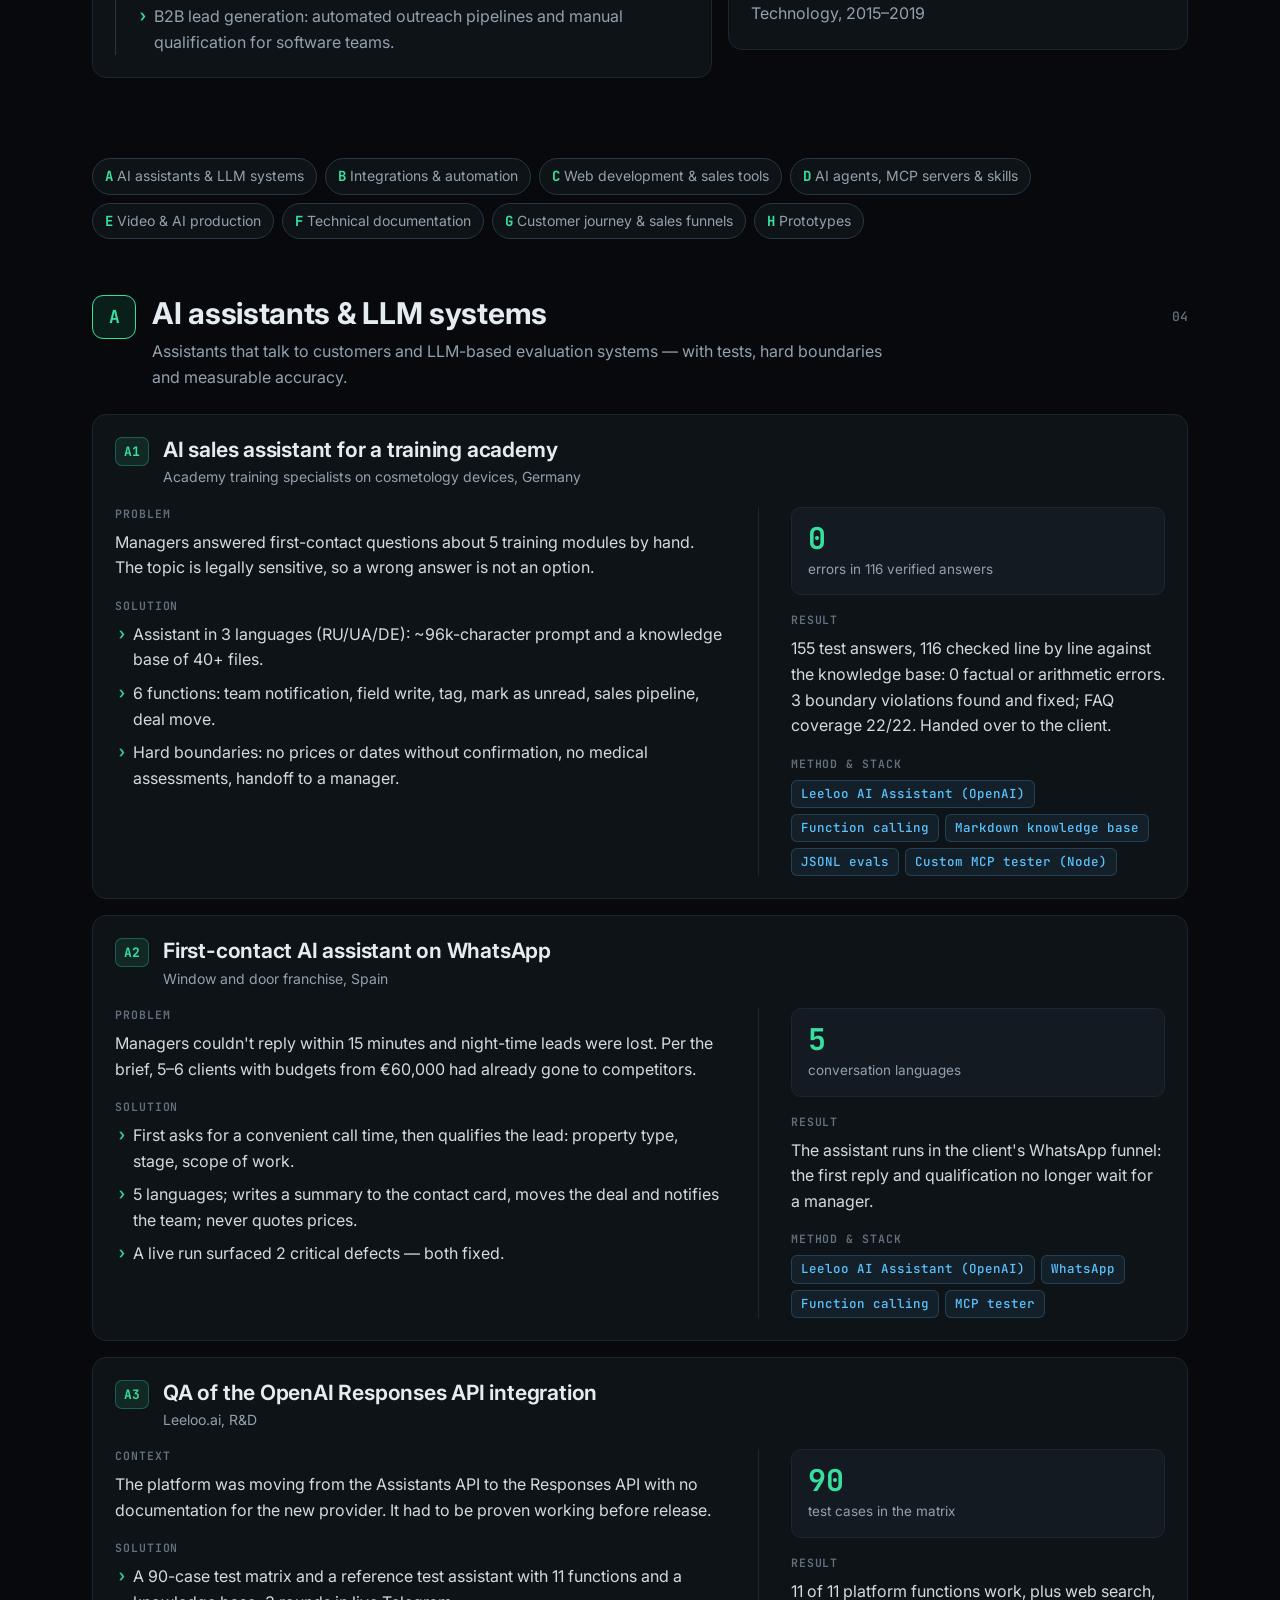
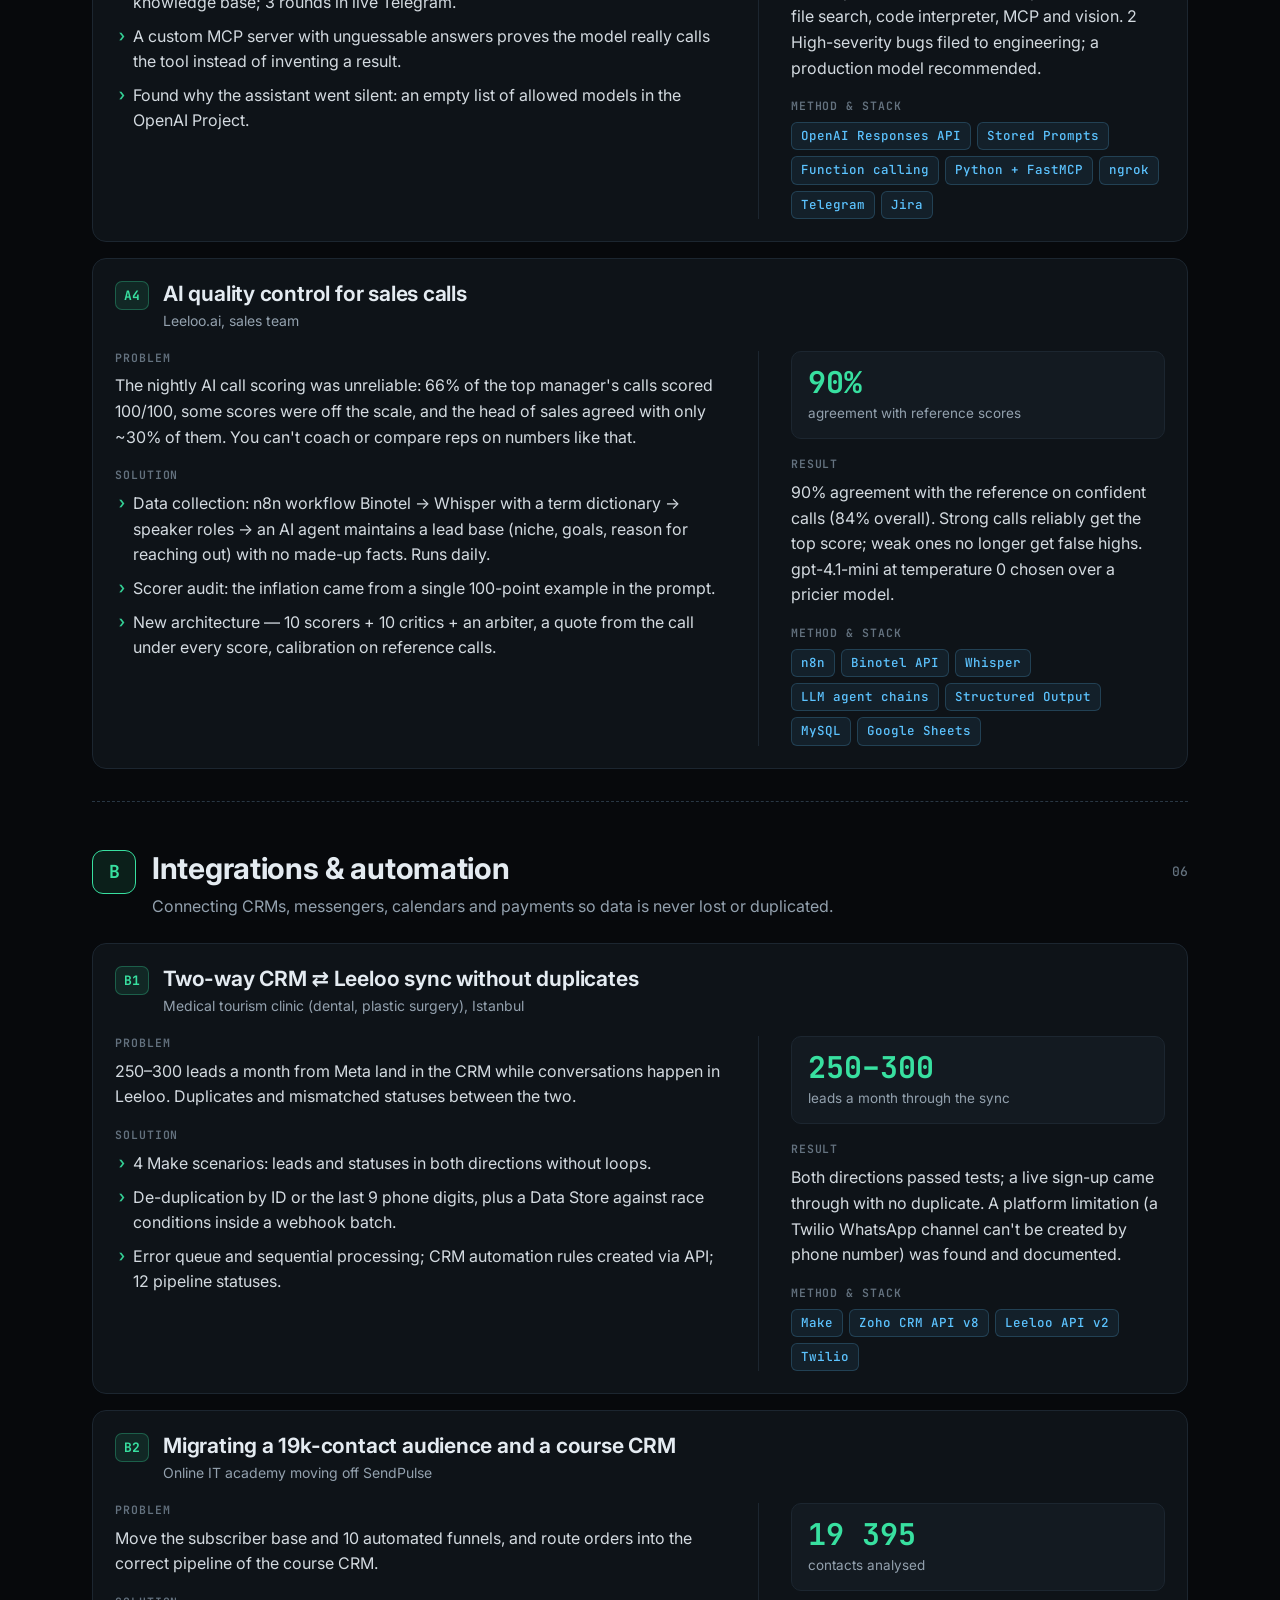
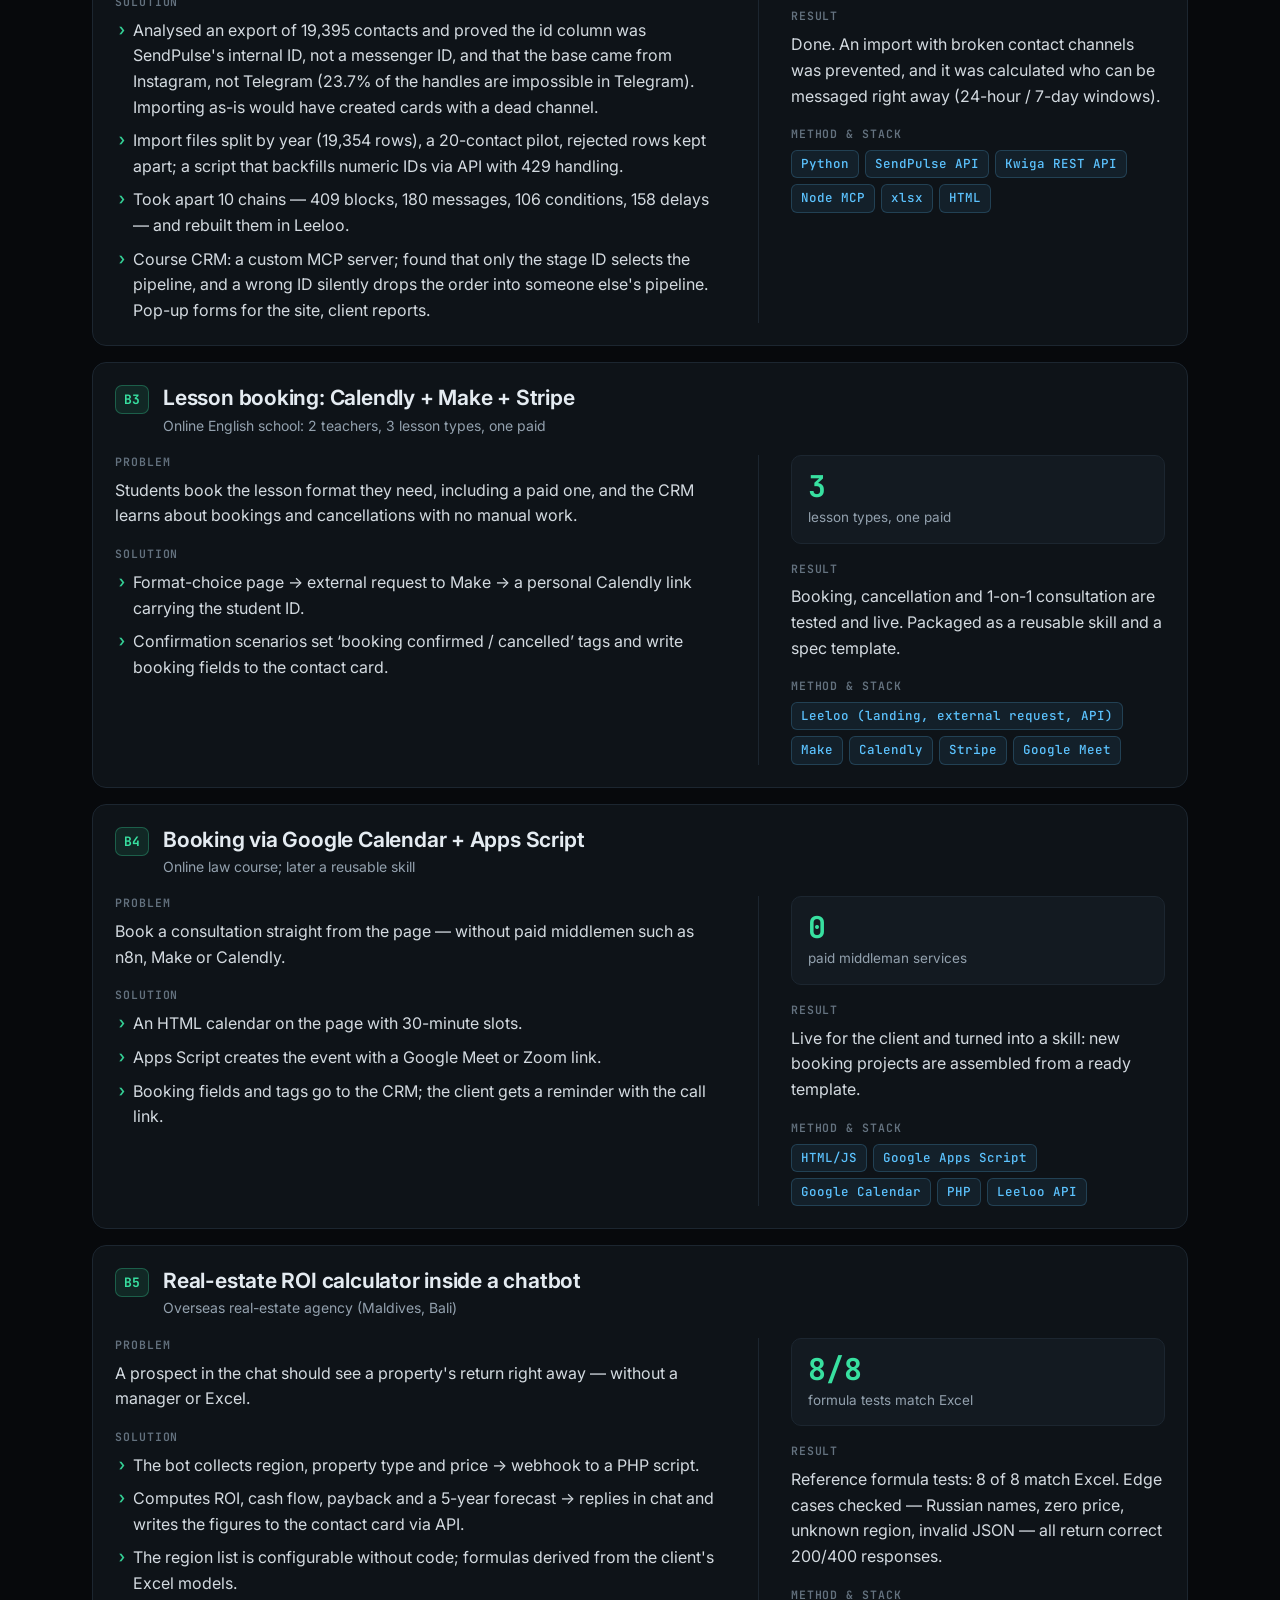
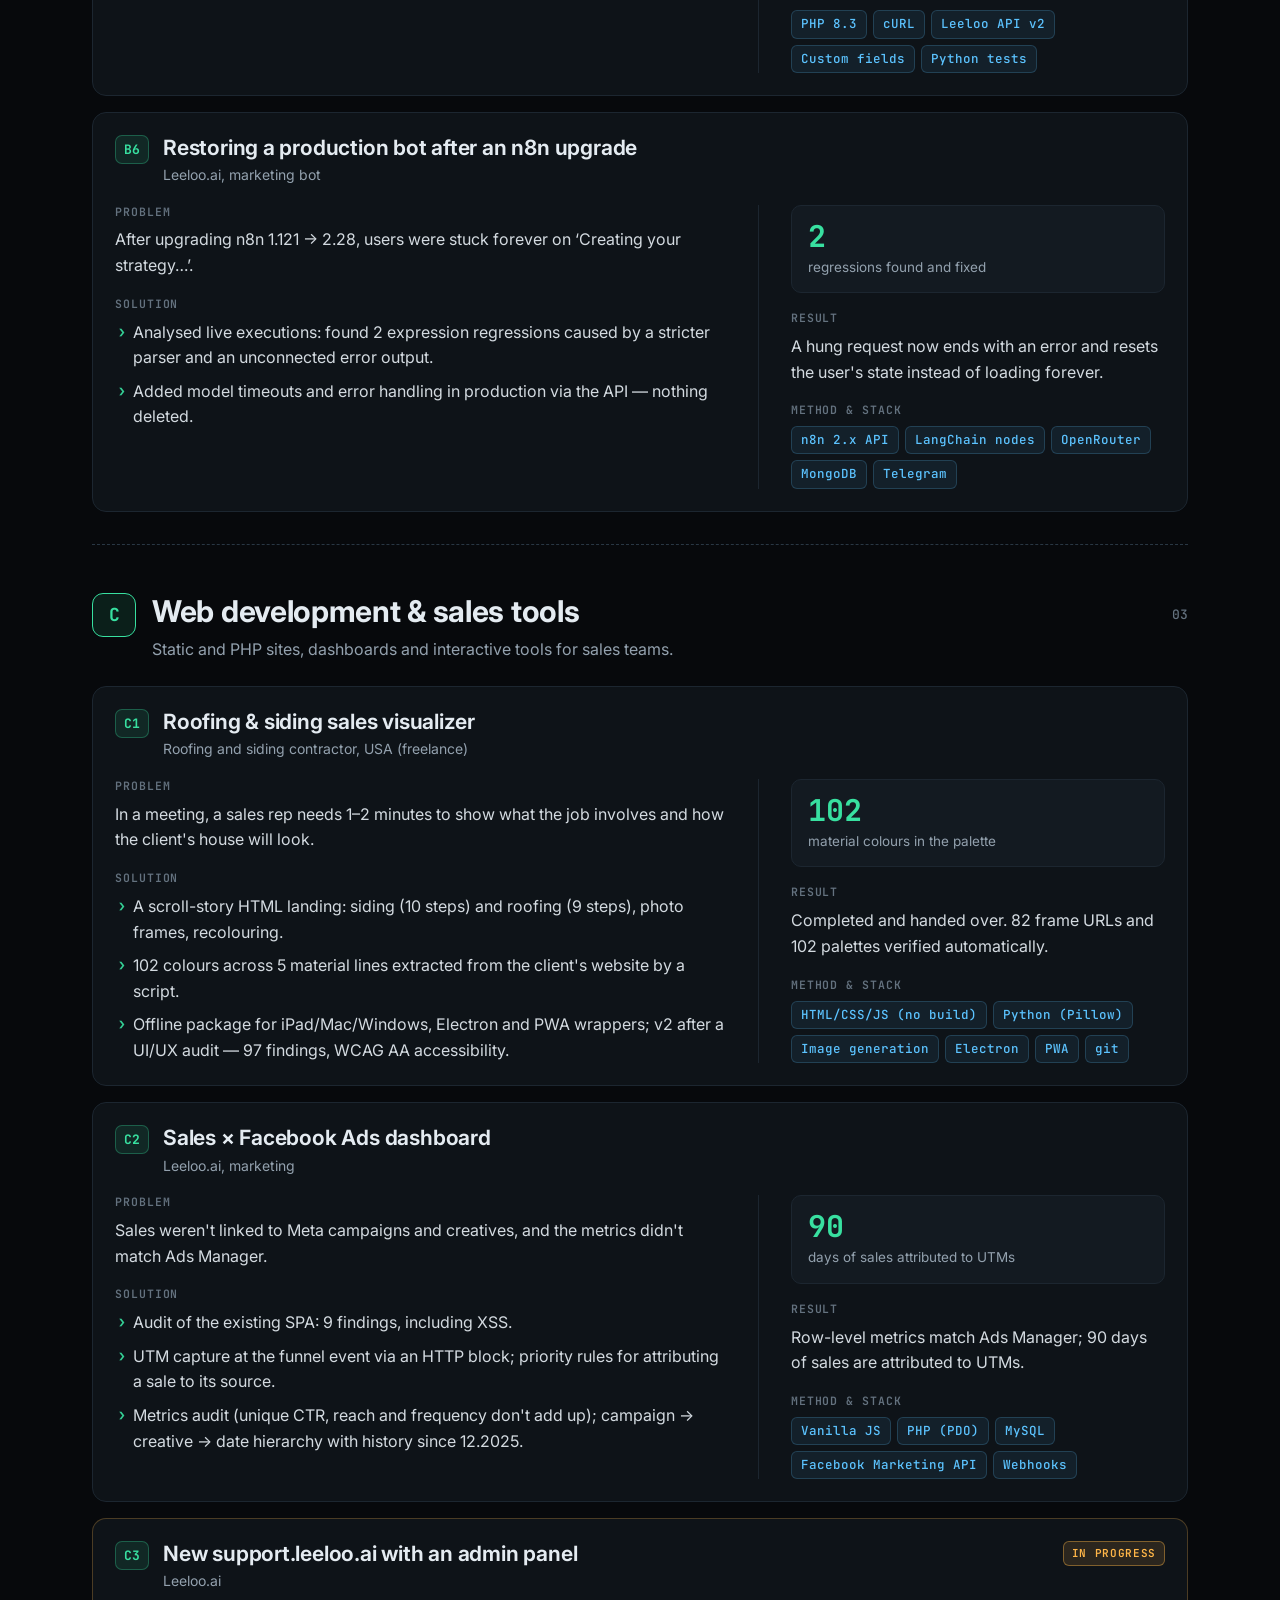
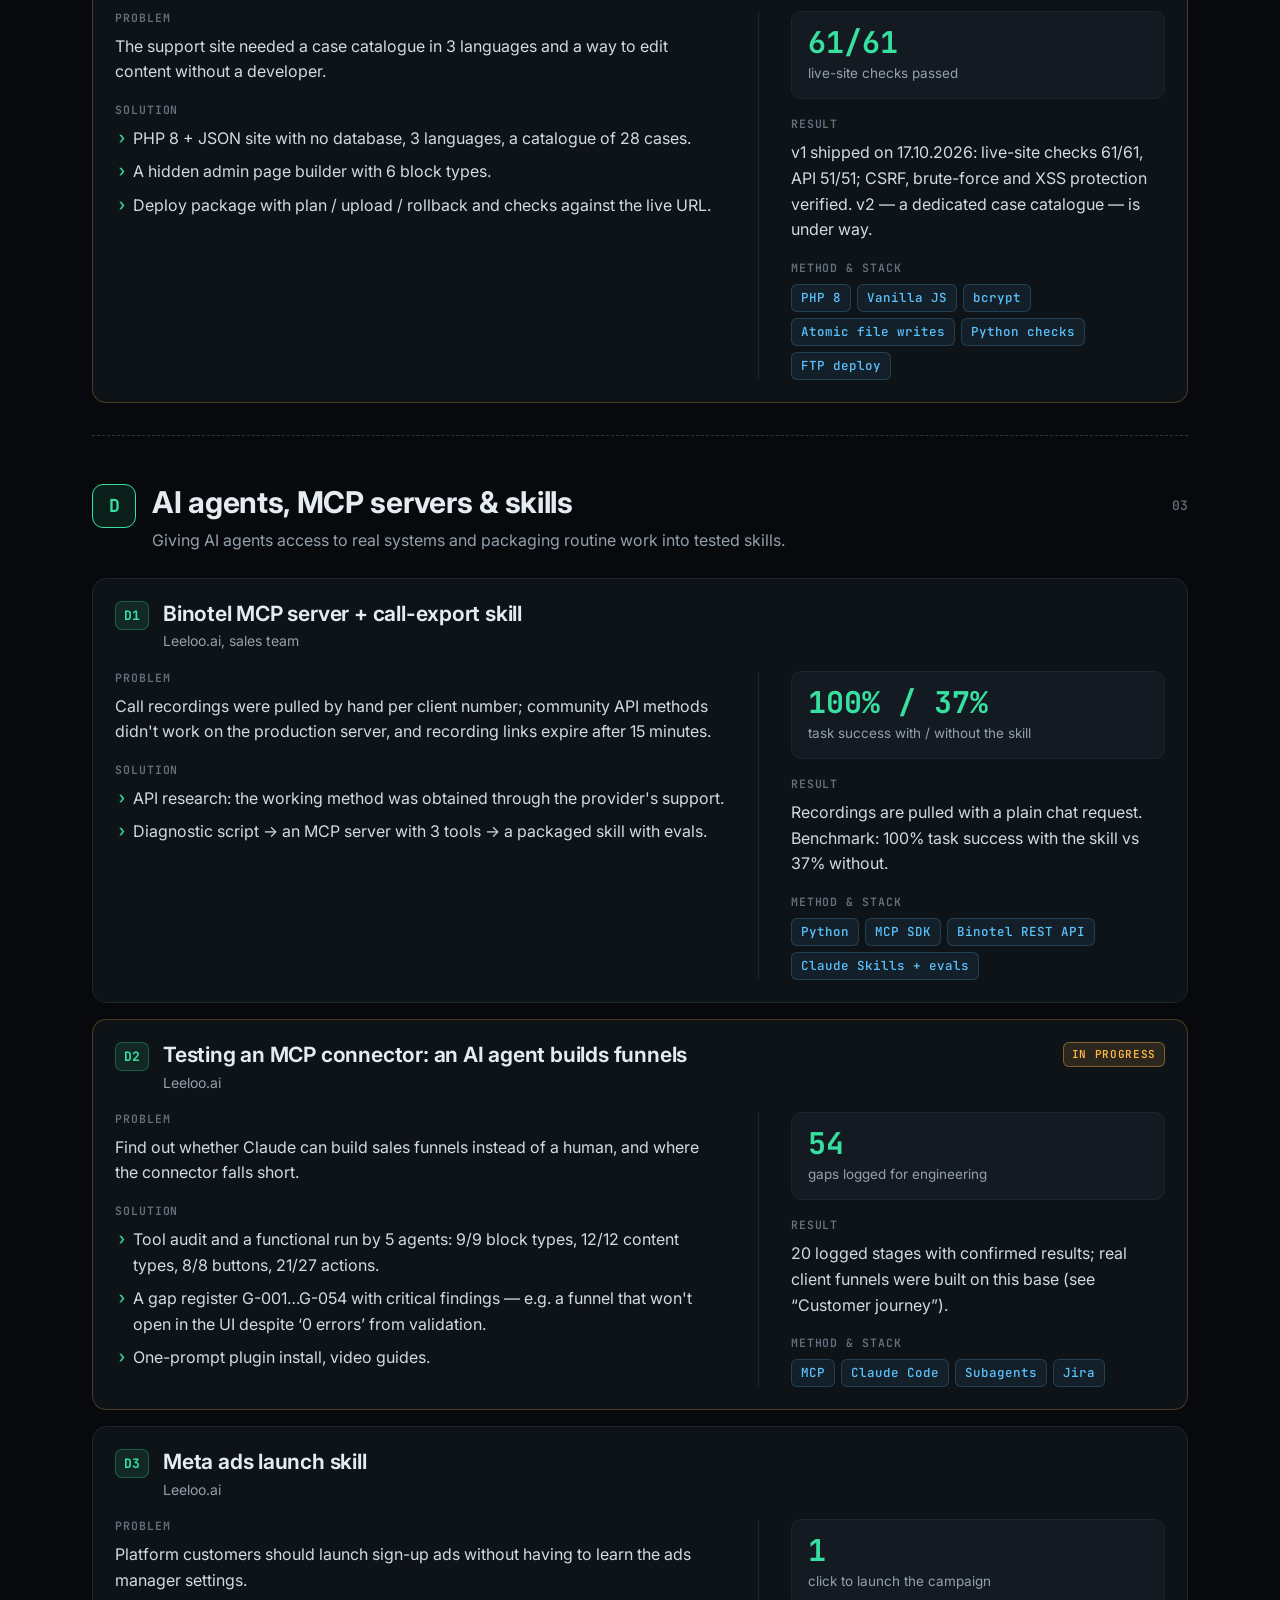
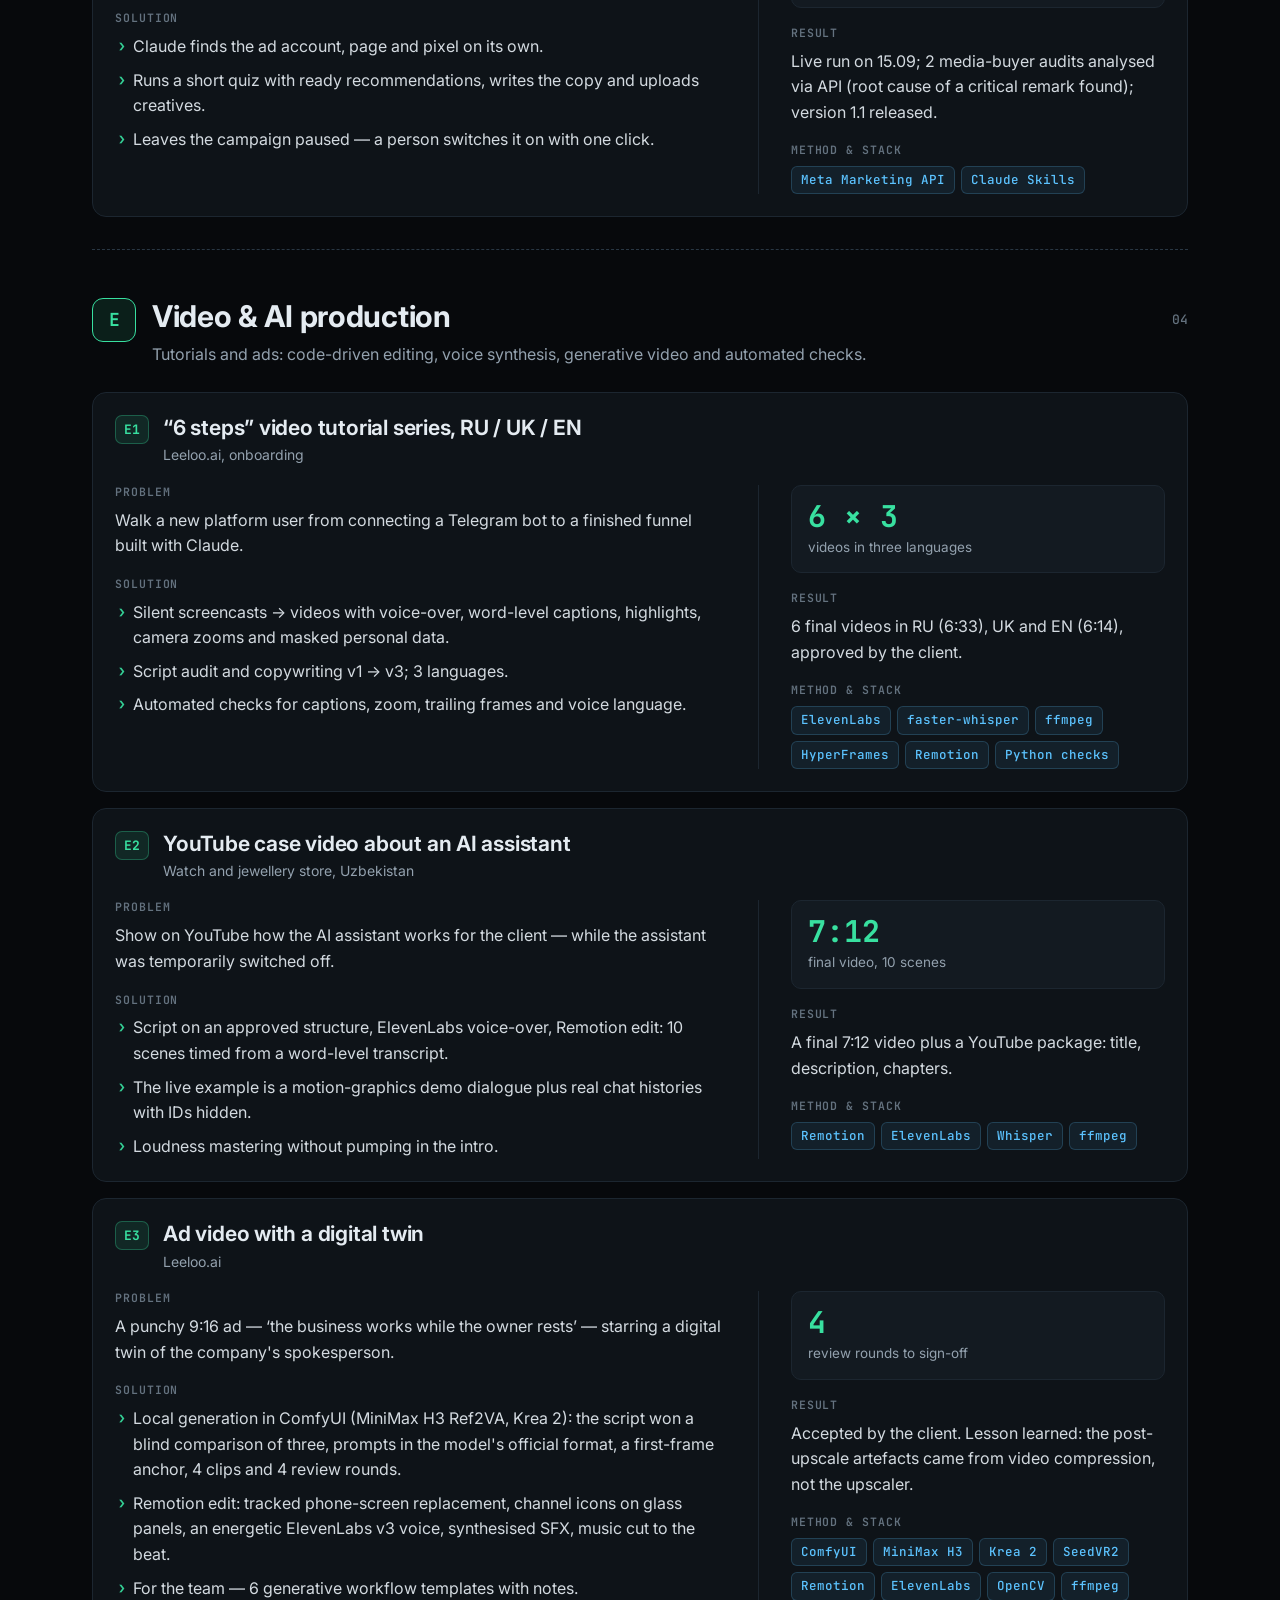
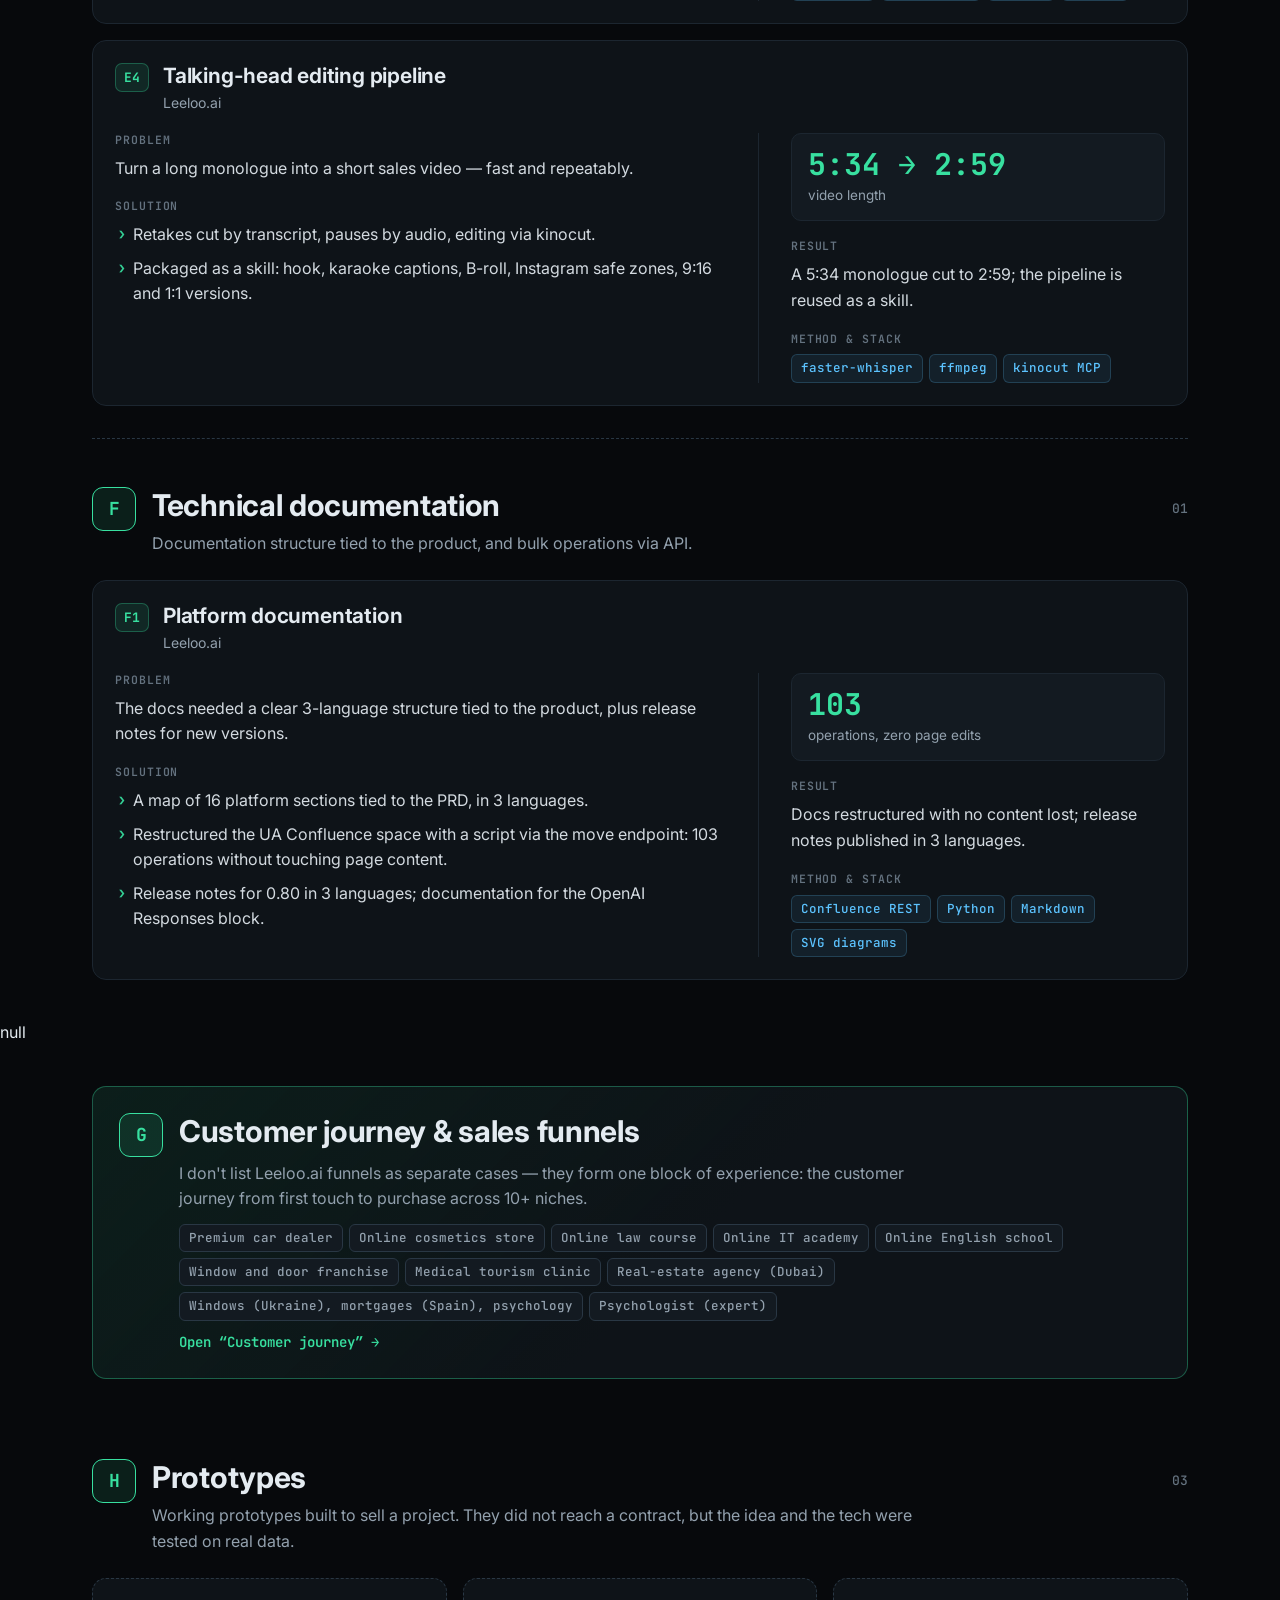
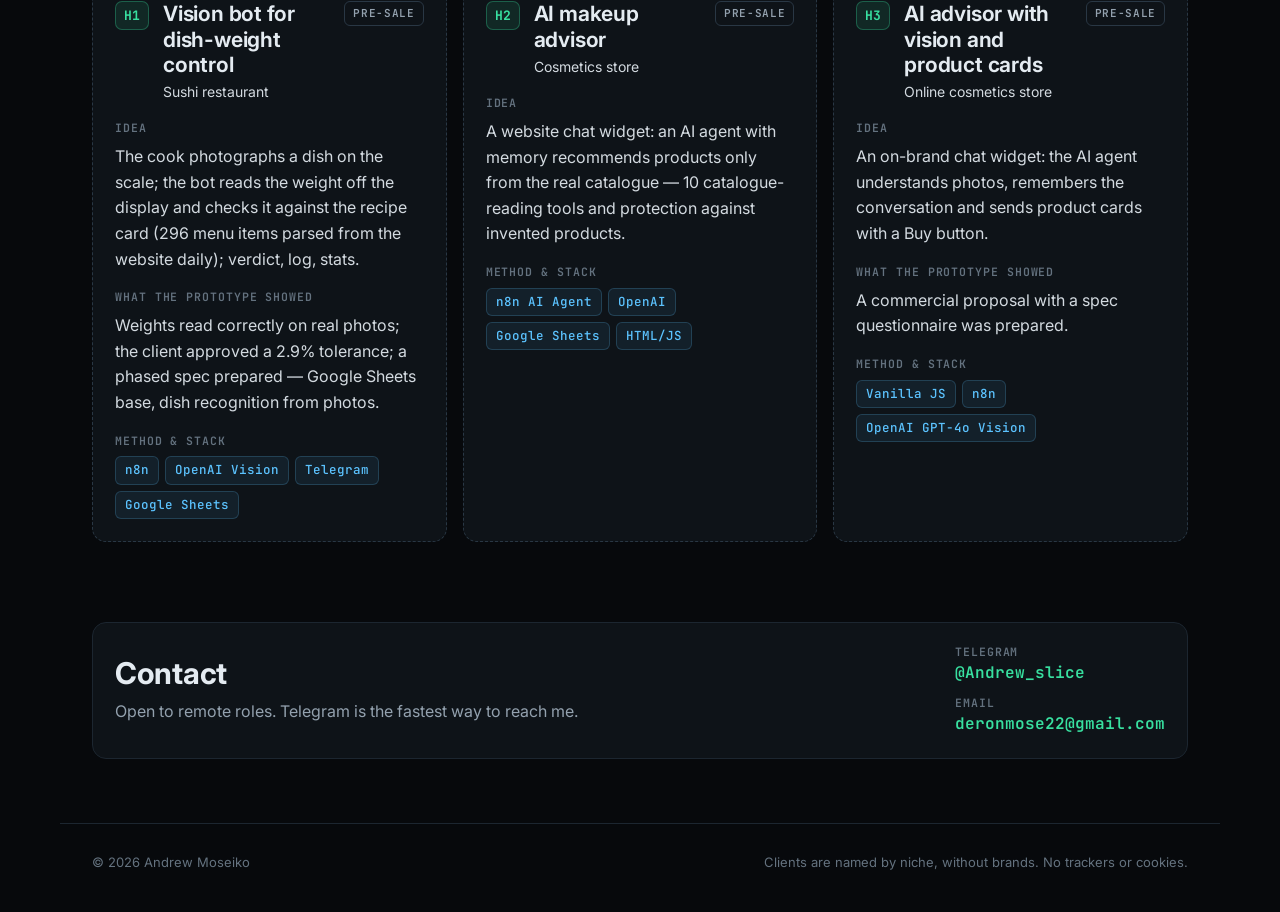
==== commit 730a1913: "Add demos section, video preview and QA experience block Replace the MCP connector case with a QA & " ====
--- a/index.html
+++ b/index.html
@@ -34,6 +34,8 @@
 <script src="assets/data/cases-f.js"></script>
 <script src="assets/data/journey.js"></script>
 <script src="assets/data/prototypes.js"></script>
+<script src="assets/data/qa.js"></script>
+<script src="assets/data/demos.js"></script>
 <script src="assets/app.js"></script>
 </body>
 </html>
--- a/assets/style.css
+++ b/assets/style.css
@@ -217,6 +217,36 @@
 }
 .chips--muted li { color: var(--muted); background: var(--surface-2); border-color: var(--line-2); }
 
+/* ---------- demos ---------- */
+.demos { display: grid; gap: 16px; }
+@media (min-width: 640px) { .demos { grid-template-columns: repeat(2, minmax(0, 1fr)); } }
+@media (min-width: 1000px) { .demos { grid-template-columns: repeat(3, minmax(0, 1fr)); } }
+.demo {
+  display: flex; flex-direction: column; min-width: 0; background: var(--surface);
+  border: 1px solid var(--line); border-radius: var(--radius); overflow: hidden;
+}
+.demo:hover { border-color: var(--line-2); }
+.demo--video { flex-direction: row; }
+@media (min-width: 1000px) { .demo--video { grid-row: span 2; flex-direction: column; } }
+.demo__video { display: block; width: 42%; flex: 0 0 42%; aspect-ratio: 9 / 16; object-fit: cover; background: #000; }
+@media (min-width: 1000px) { .demo__video { width: 100%; flex: 0 0 auto; max-height: 420px; } }
+.demo__body { display: flex; flex-direction: column; gap: 10px; padding: 20px; min-width: 0; flex: 1 1 auto; }
+.demo__body .badge { align-self: flex-start; color: var(--accent); border-color: rgba(56, 224, 160, 0.35); }
+.demo__body h3 { font-size: 18px; font-weight: 650; }
+.demo__body p { color: var(--muted); font-size: 14.5px; }
+.demo__body .links { margin-top: auto; }
+.links { display: flex; flex-wrap: wrap; gap: 8px; margin-top: 14px; }
+.btn--sm { min-height: 36px; padding: 0 12px; font-size: 13.5px; border-radius: 8px; }
+.case__video { display: block; width: 100%; max-width: 220px; aspect-ratio: 9 / 16; object-fit: cover; border-radius: 10px; border: 1px solid var(--line); background: #000; margin-bottom: 18px; }
+.niches td .links { margin-top: 10px; }
+
+/* ---------- QA block ---------- */
+.qa { display: grid; gap: 16px; }
+@media (min-width: 900px) { .qa { grid-template-columns: repeat(2, minmax(0, 1fr)); } }
+.qa__title { font-size: clamp(17px, 2.2vw, 19px); font-weight: 650; margin-bottom: 14px; }
+.qa .bullets li { color: var(--text); opacity: 0.92; }
+.sec-head__code { min-width: 44px; width: auto; padding: 0 8px; }
+
 /* ---------- journey teaser ---------- */
 .teaser {
   display: flex; gap: 16px; align-items: flex-start; padding: 26px; border-radius: var(--radius); color: var(--text);
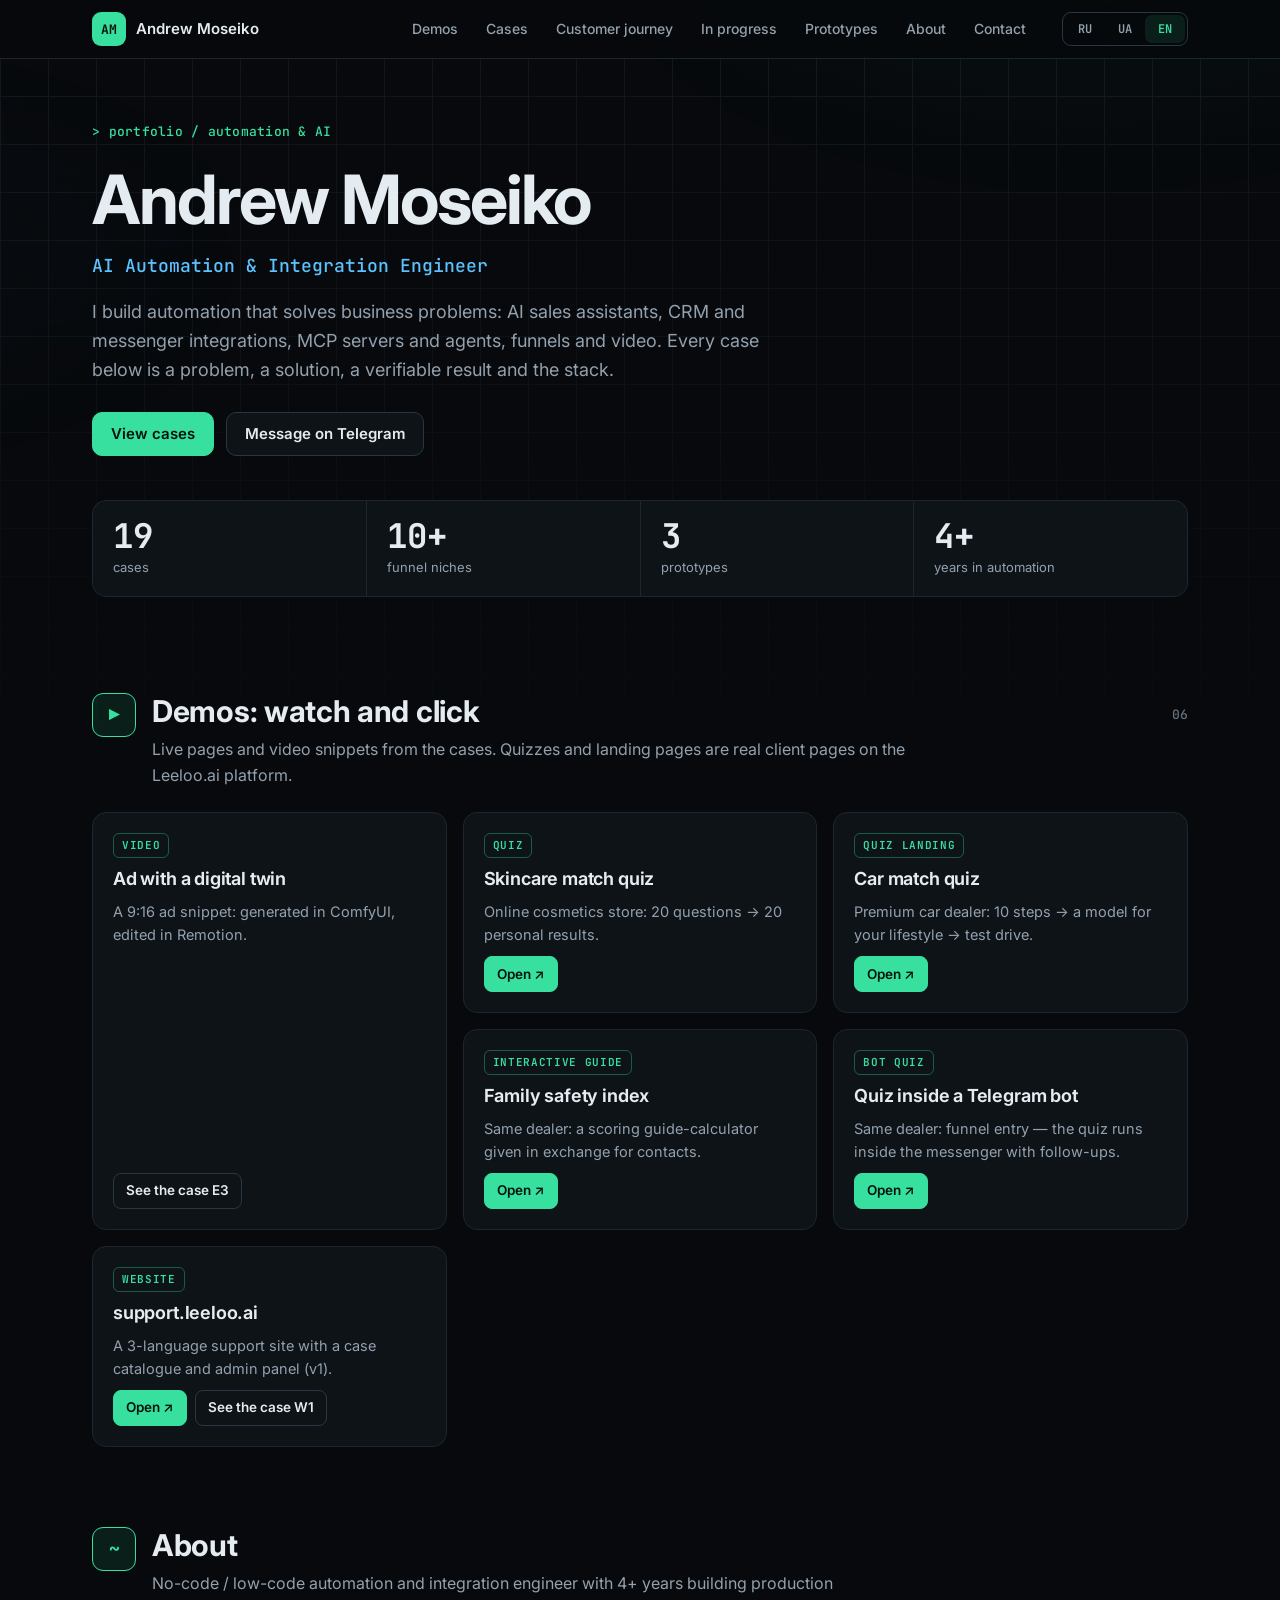
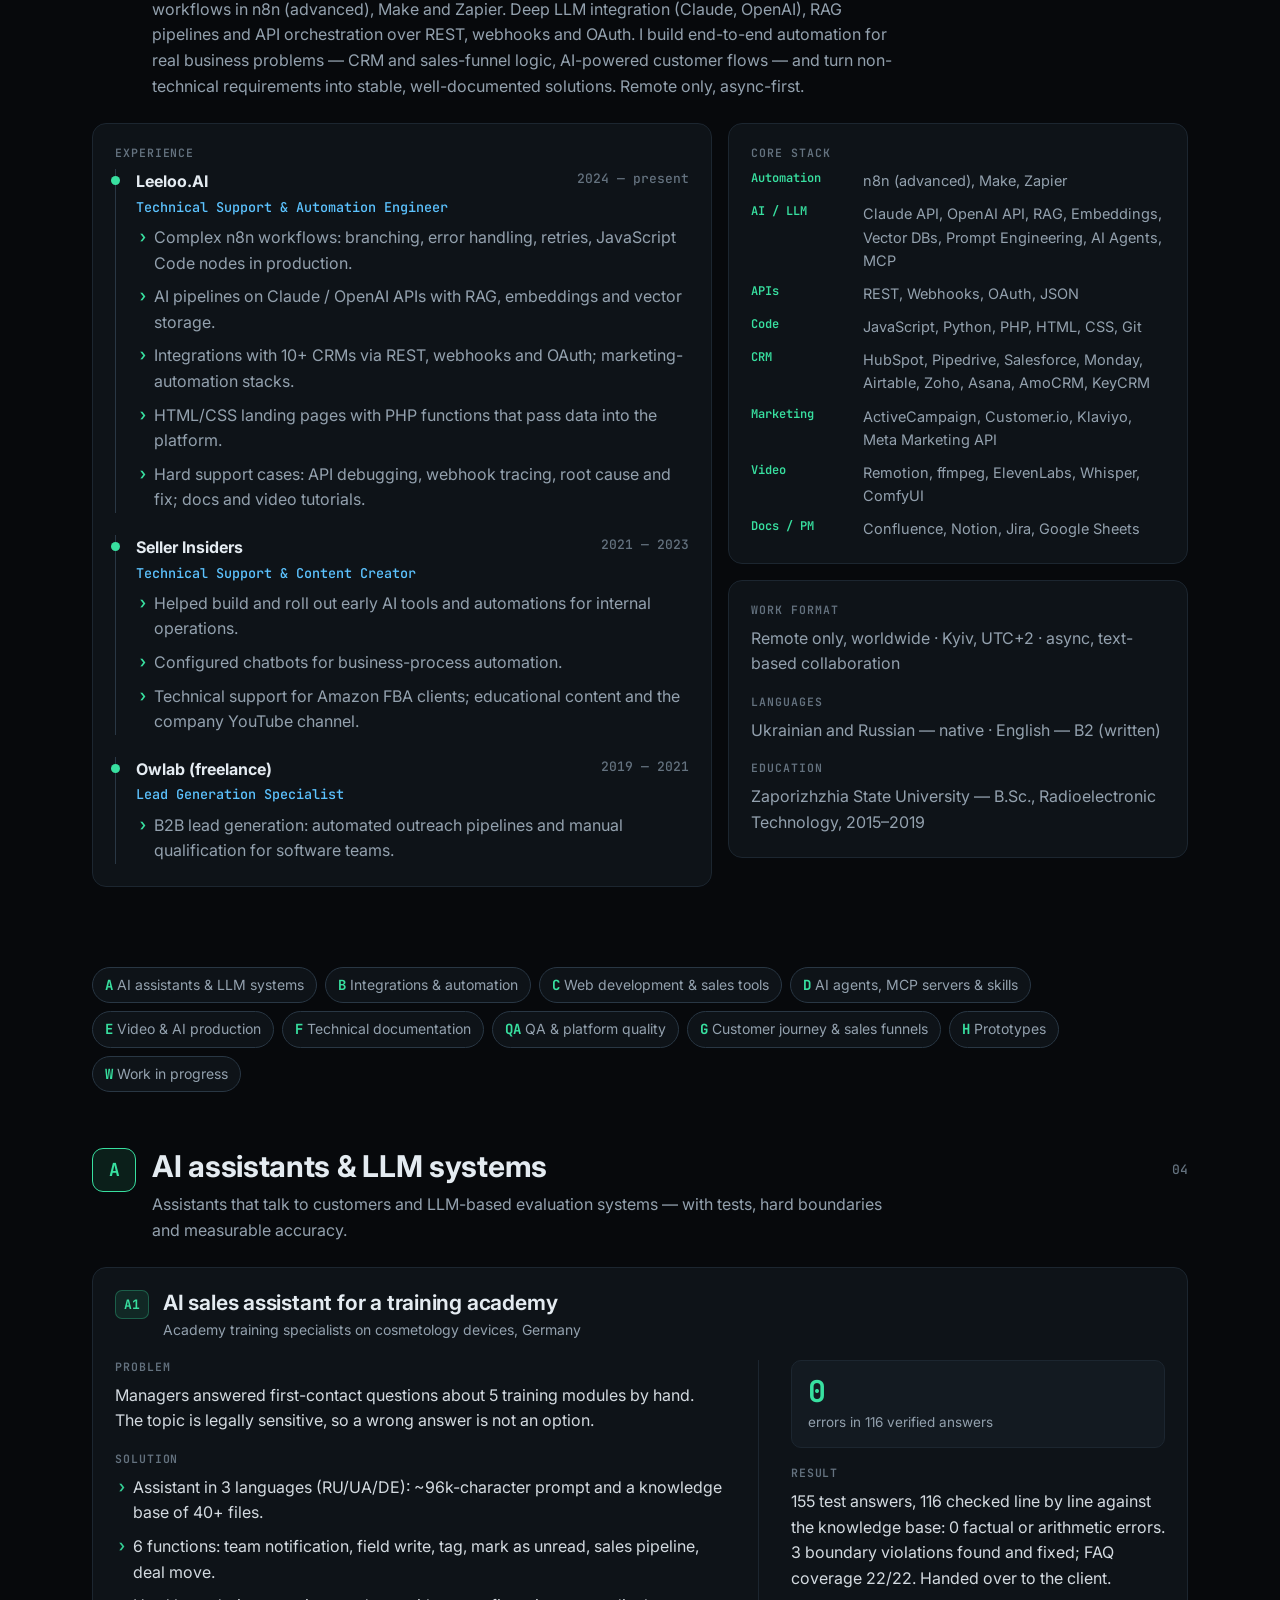
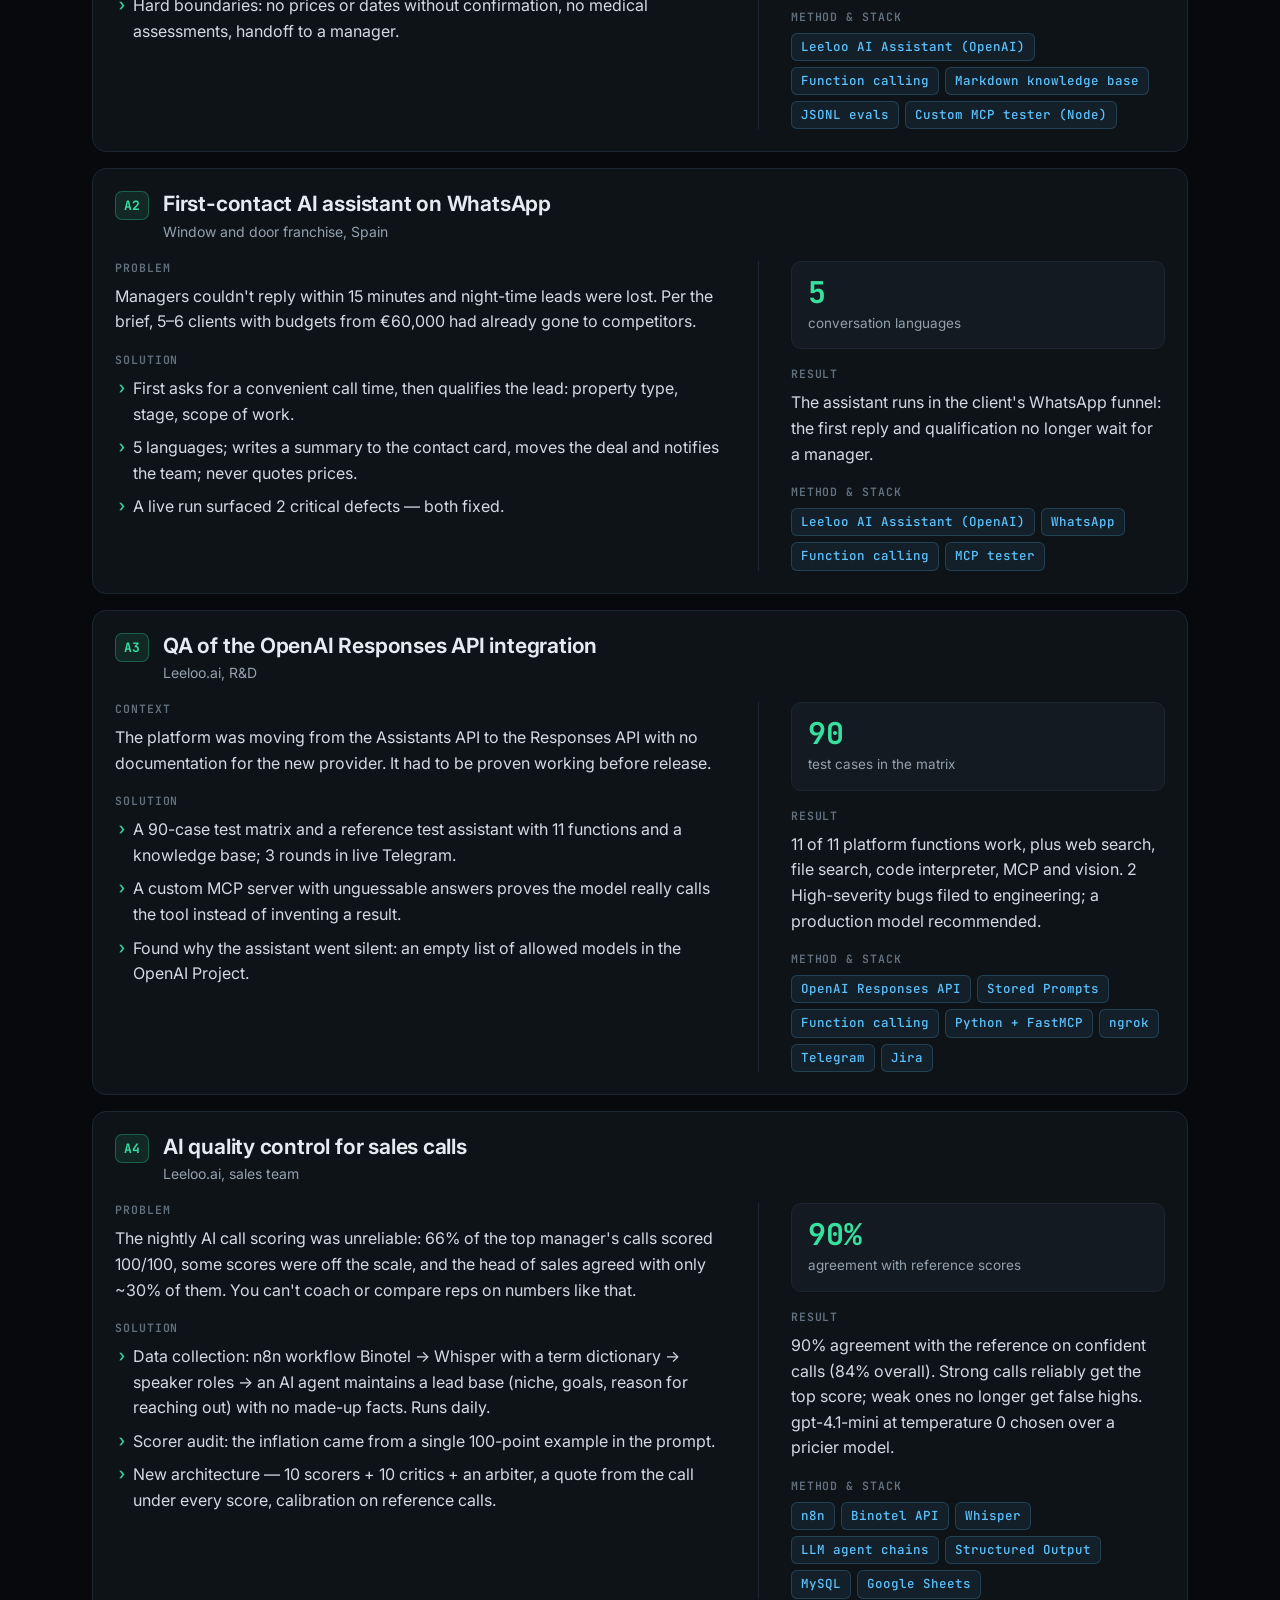
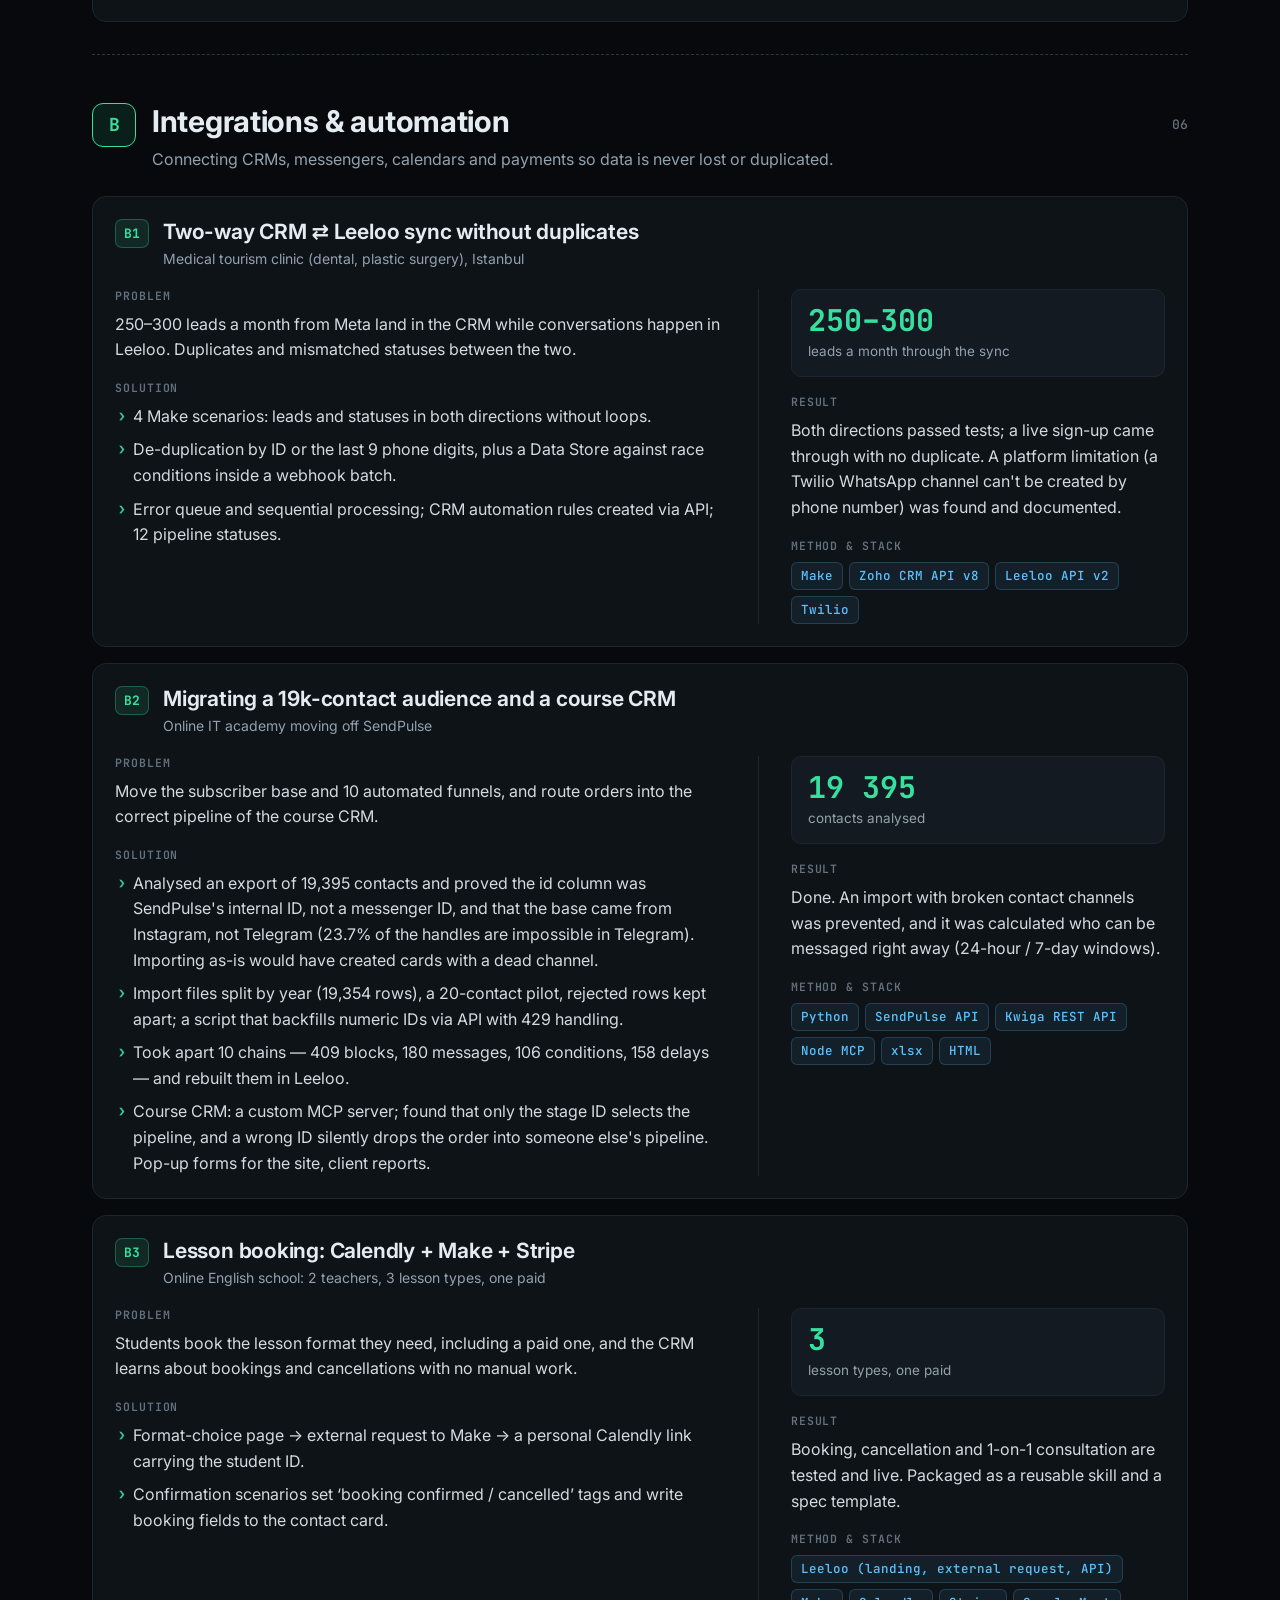
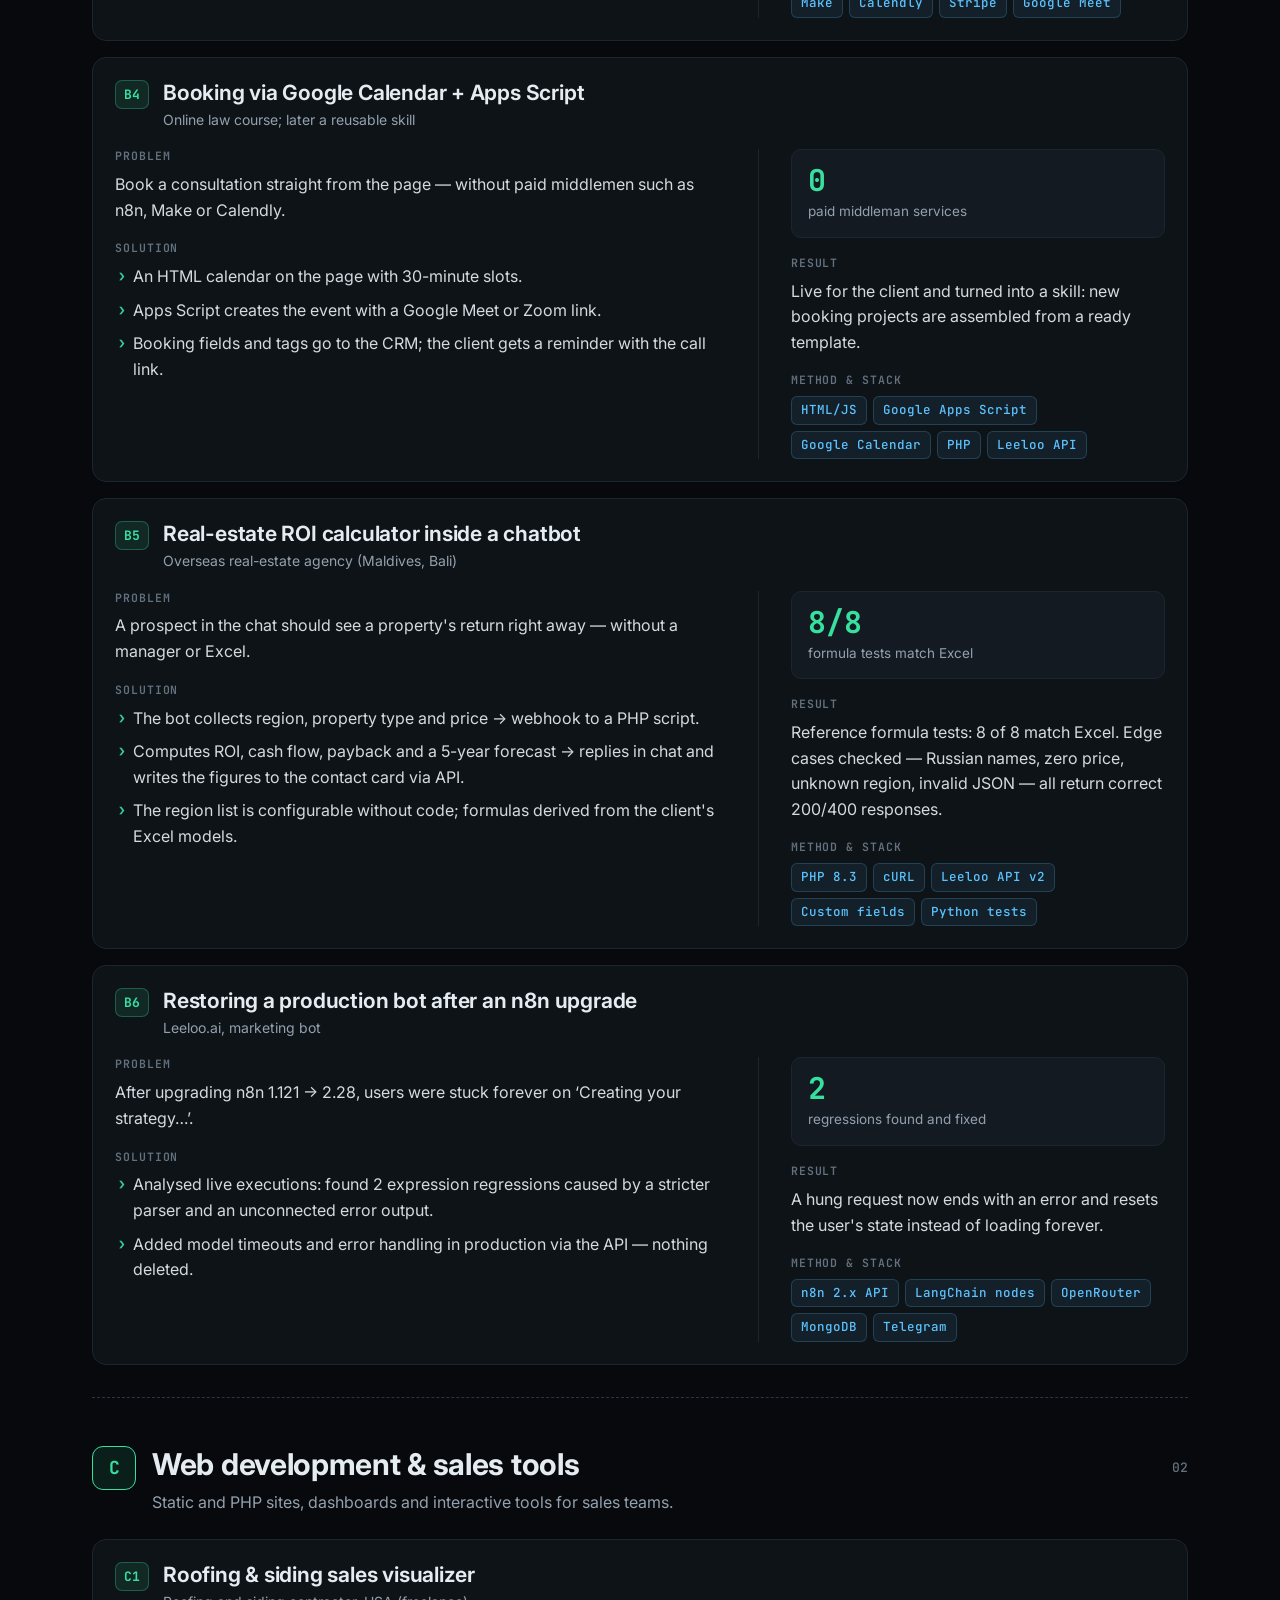
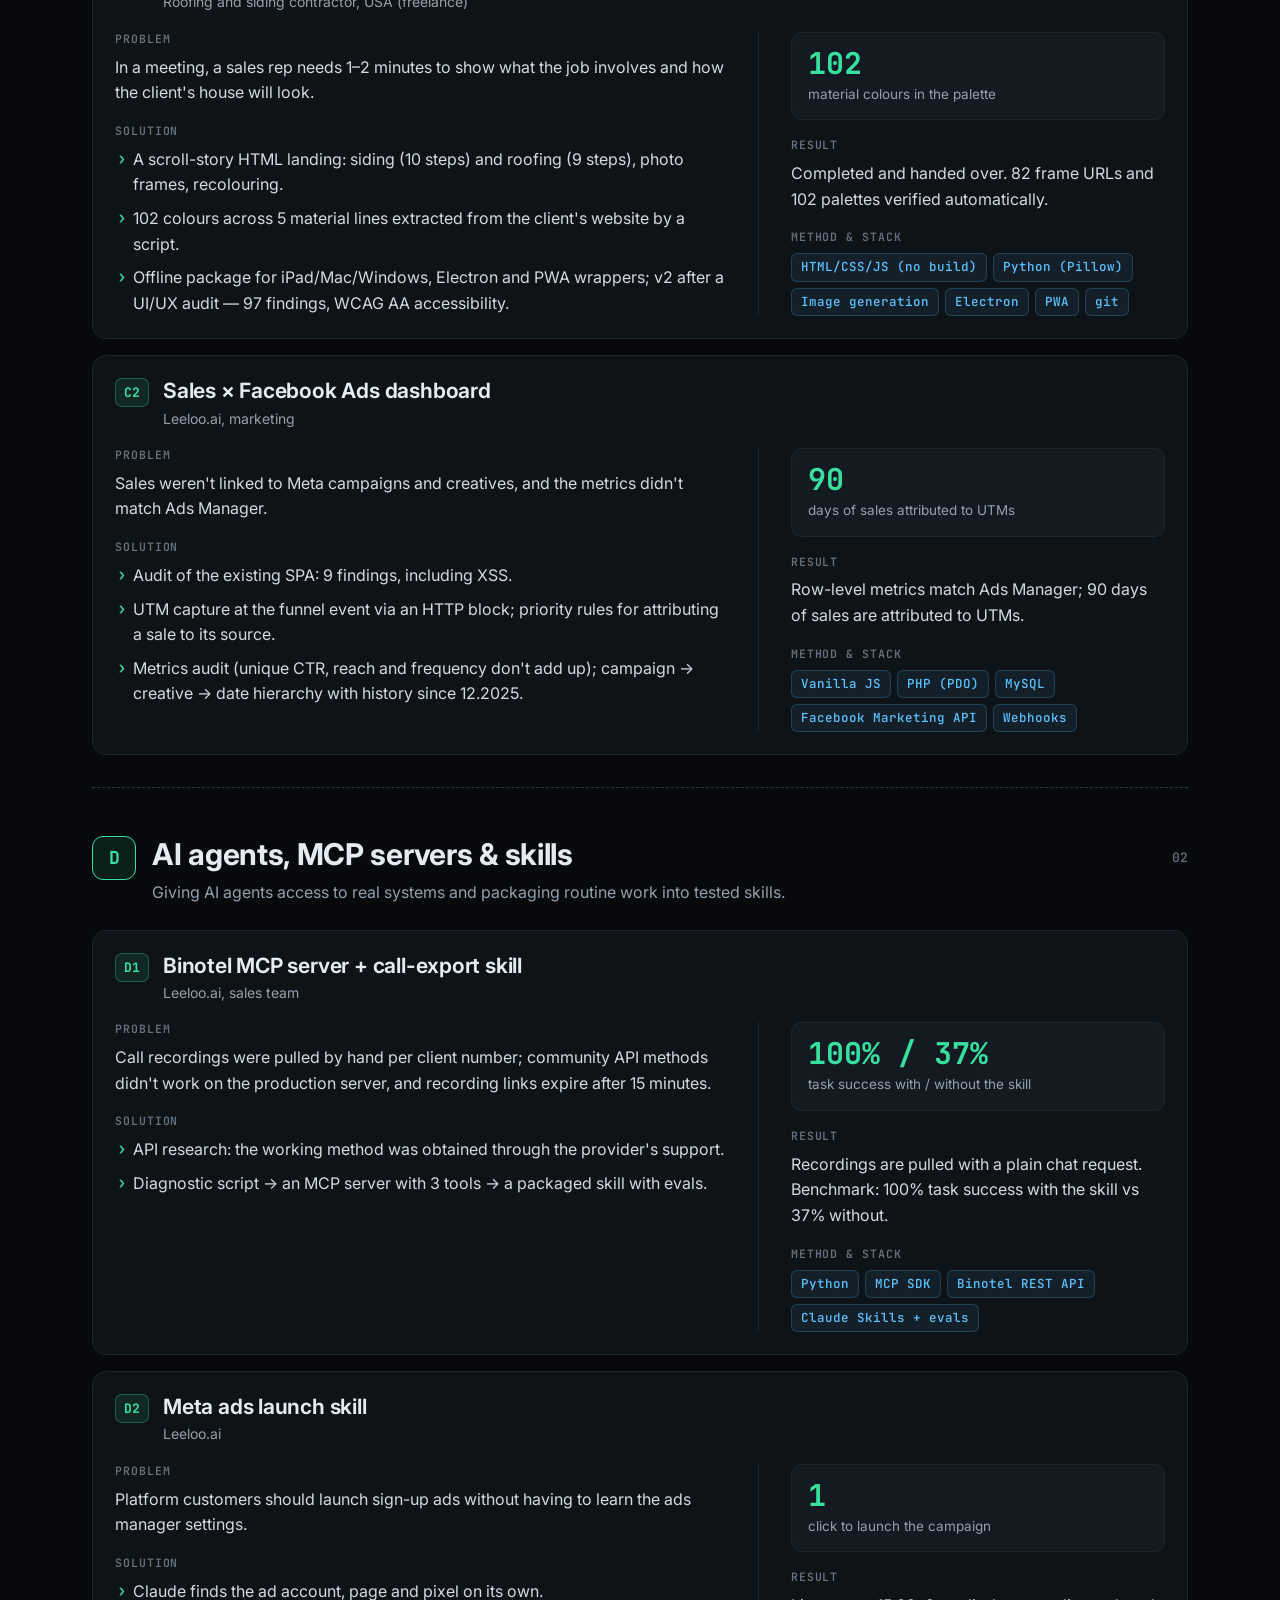
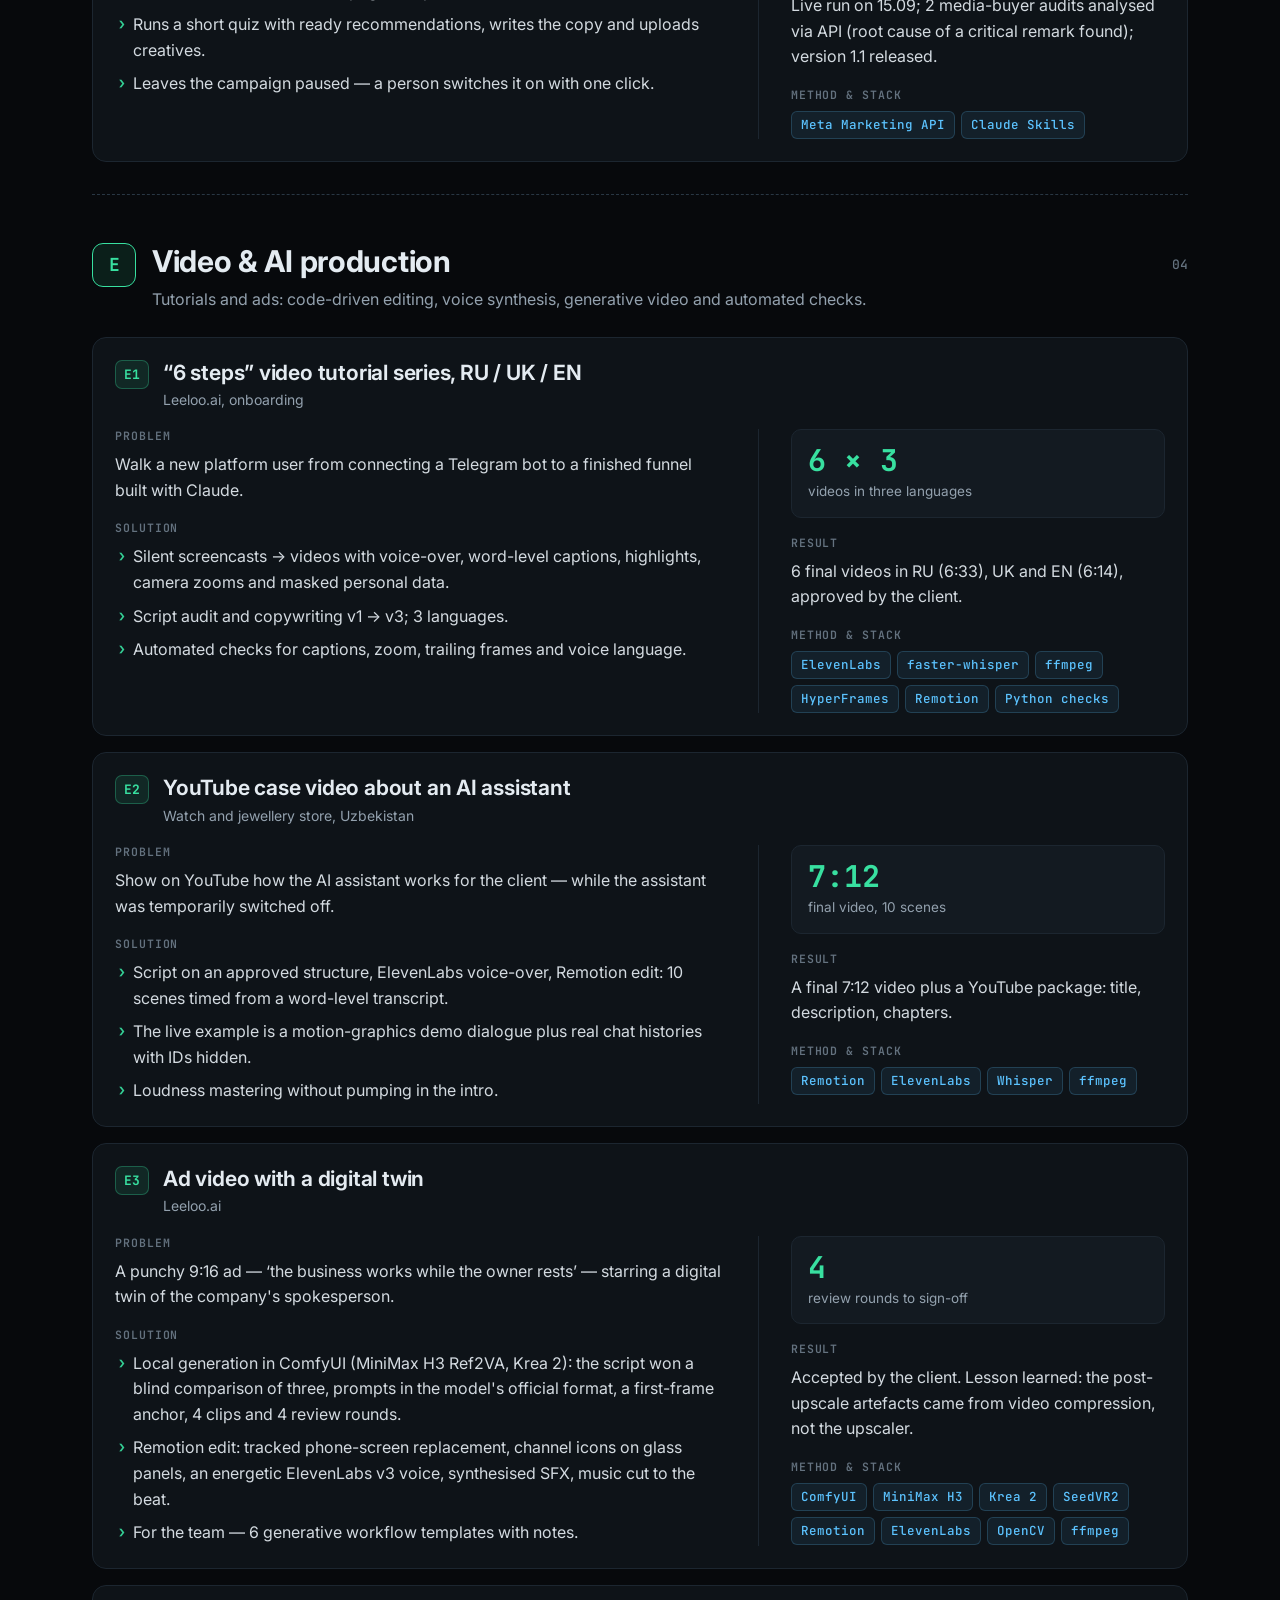
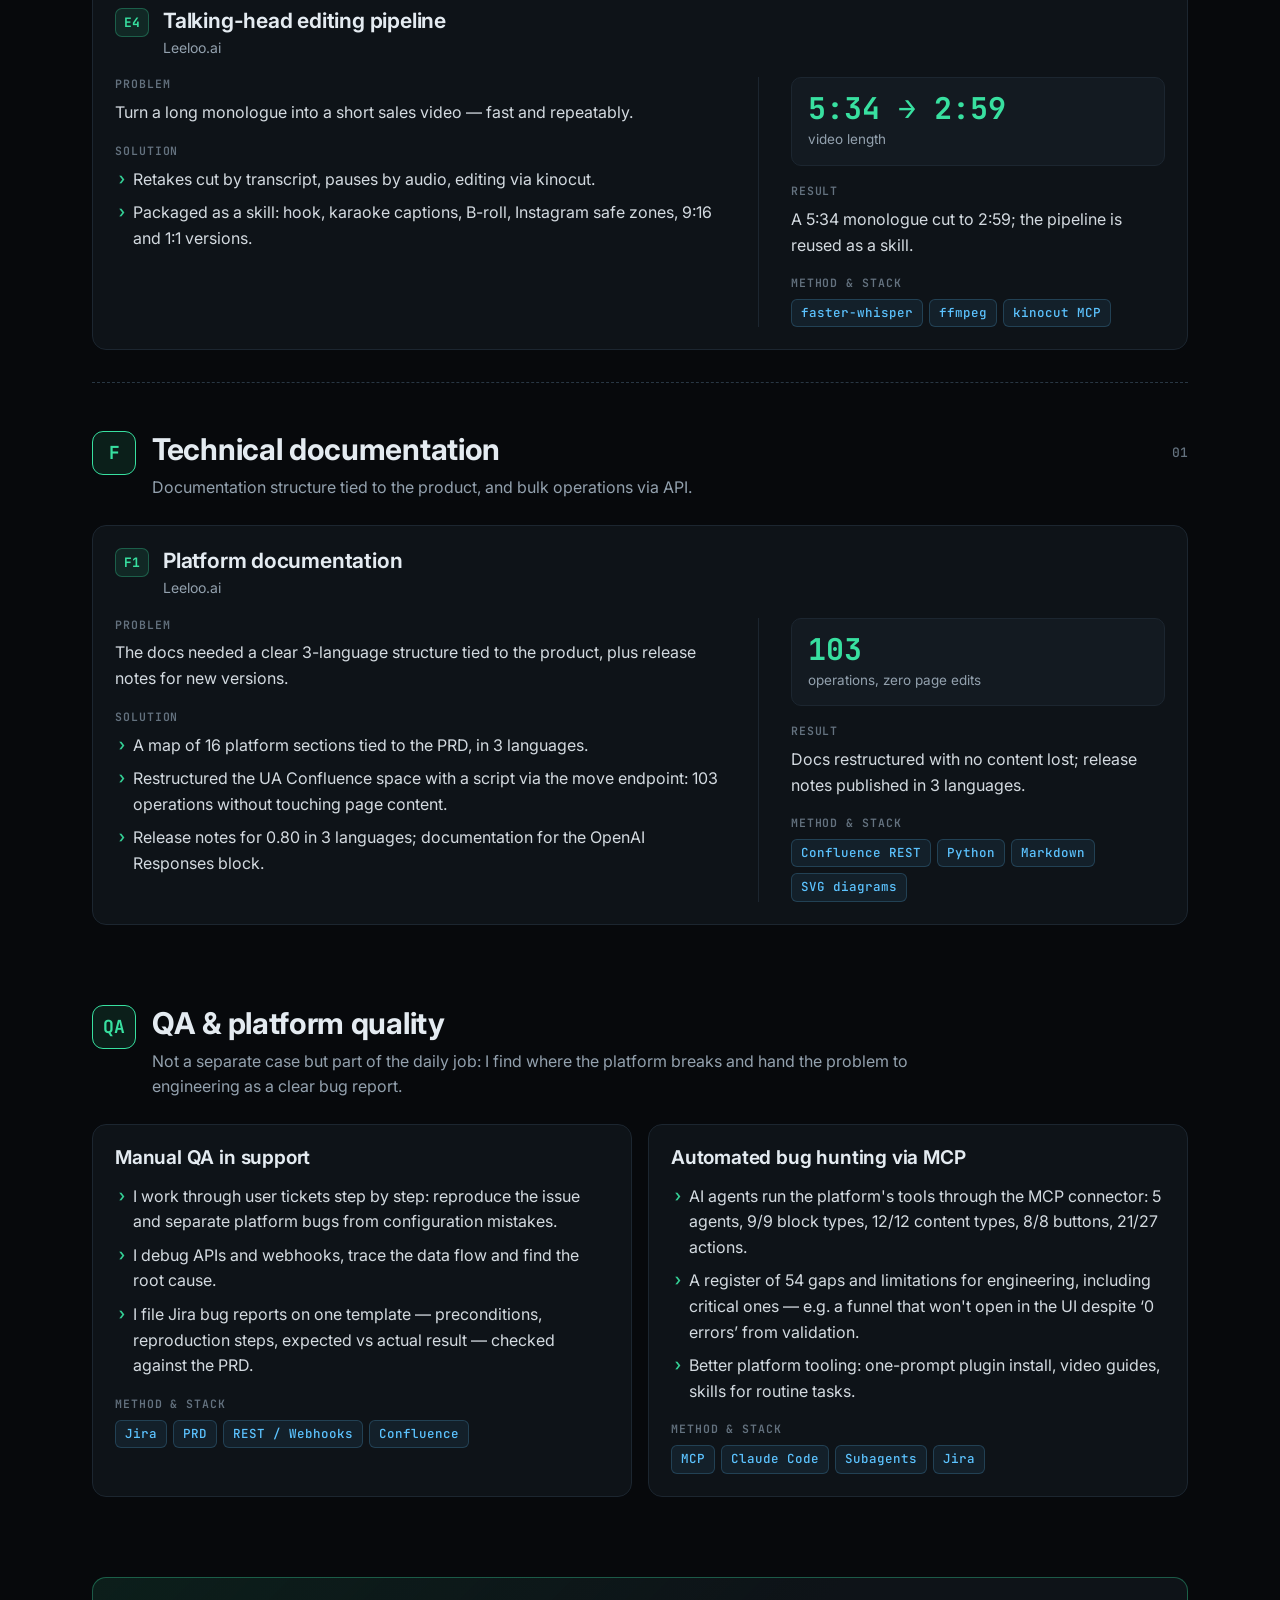
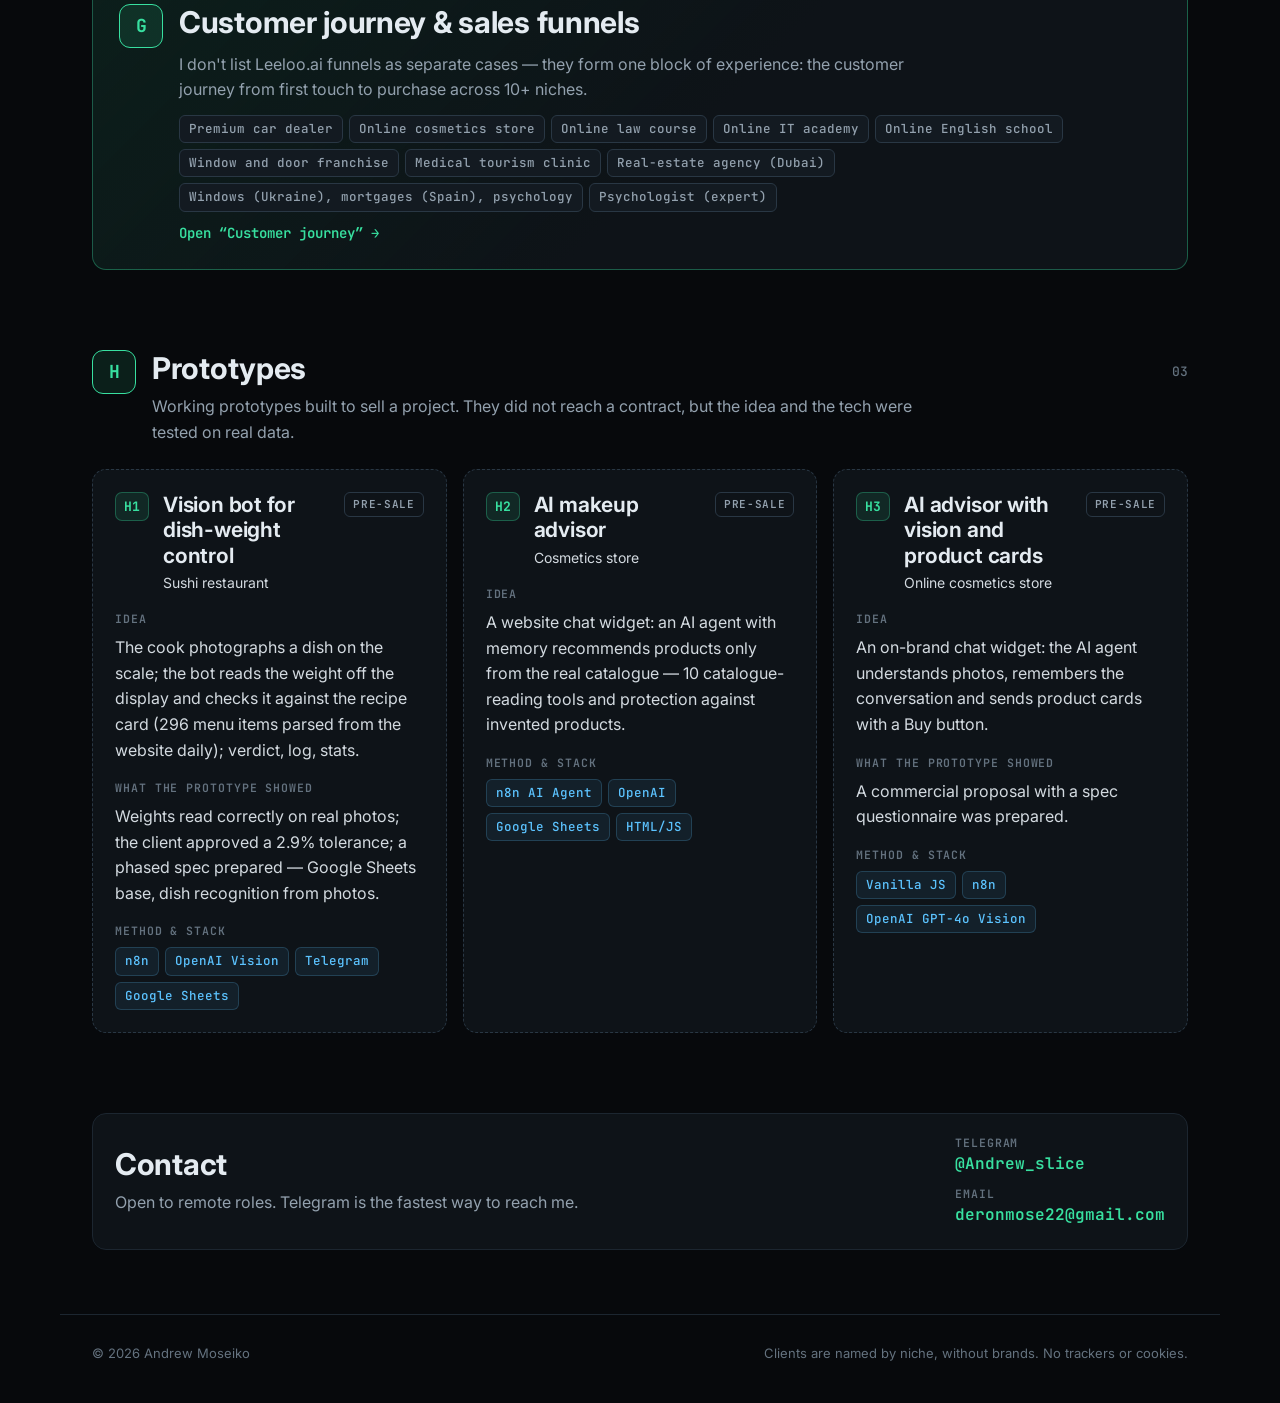
==== commit 74211b6a: "Add in-progress tab with five projects; move support site v2 there Co-Authored-By: Claude Opus 5.5 <" ====
--- a/index.html
+++ b/index.html
@@ -36,6 +36,7 @@
 <script src="assets/data/prototypes.js"></script>
 <script src="assets/data/qa.js"></script>
 <script src="assets/data/demos.js"></script>
+<script src="assets/data/inwork.js"></script>
 <script src="assets/app.js"></script>
 </body>
 </html>
--- a/assets/style.css
+++ b/assets/style.css
@@ -199,6 +199,9 @@
 }
 .badge--wip { color: var(--warn); border-color: rgba(255, 182, 72, 0.4); background: var(--warn-soft); }
 .case--wip { border-color: rgba(255, 182, 72, 0.25); }
+.badge--active { color: var(--warn); border-color: rgba(255, 182, 72, 0.4); background: var(--warn-soft); }
+.badge--waiting { color: var(--blue); border-color: rgba(92, 195, 255, 0.4); background: rgba(92, 195, 255, 0.08); }
+.badge--paused { color: var(--muted); }
 
 .case__body { display: grid; gap: 22px; }
 @media (min-width: 900px) {
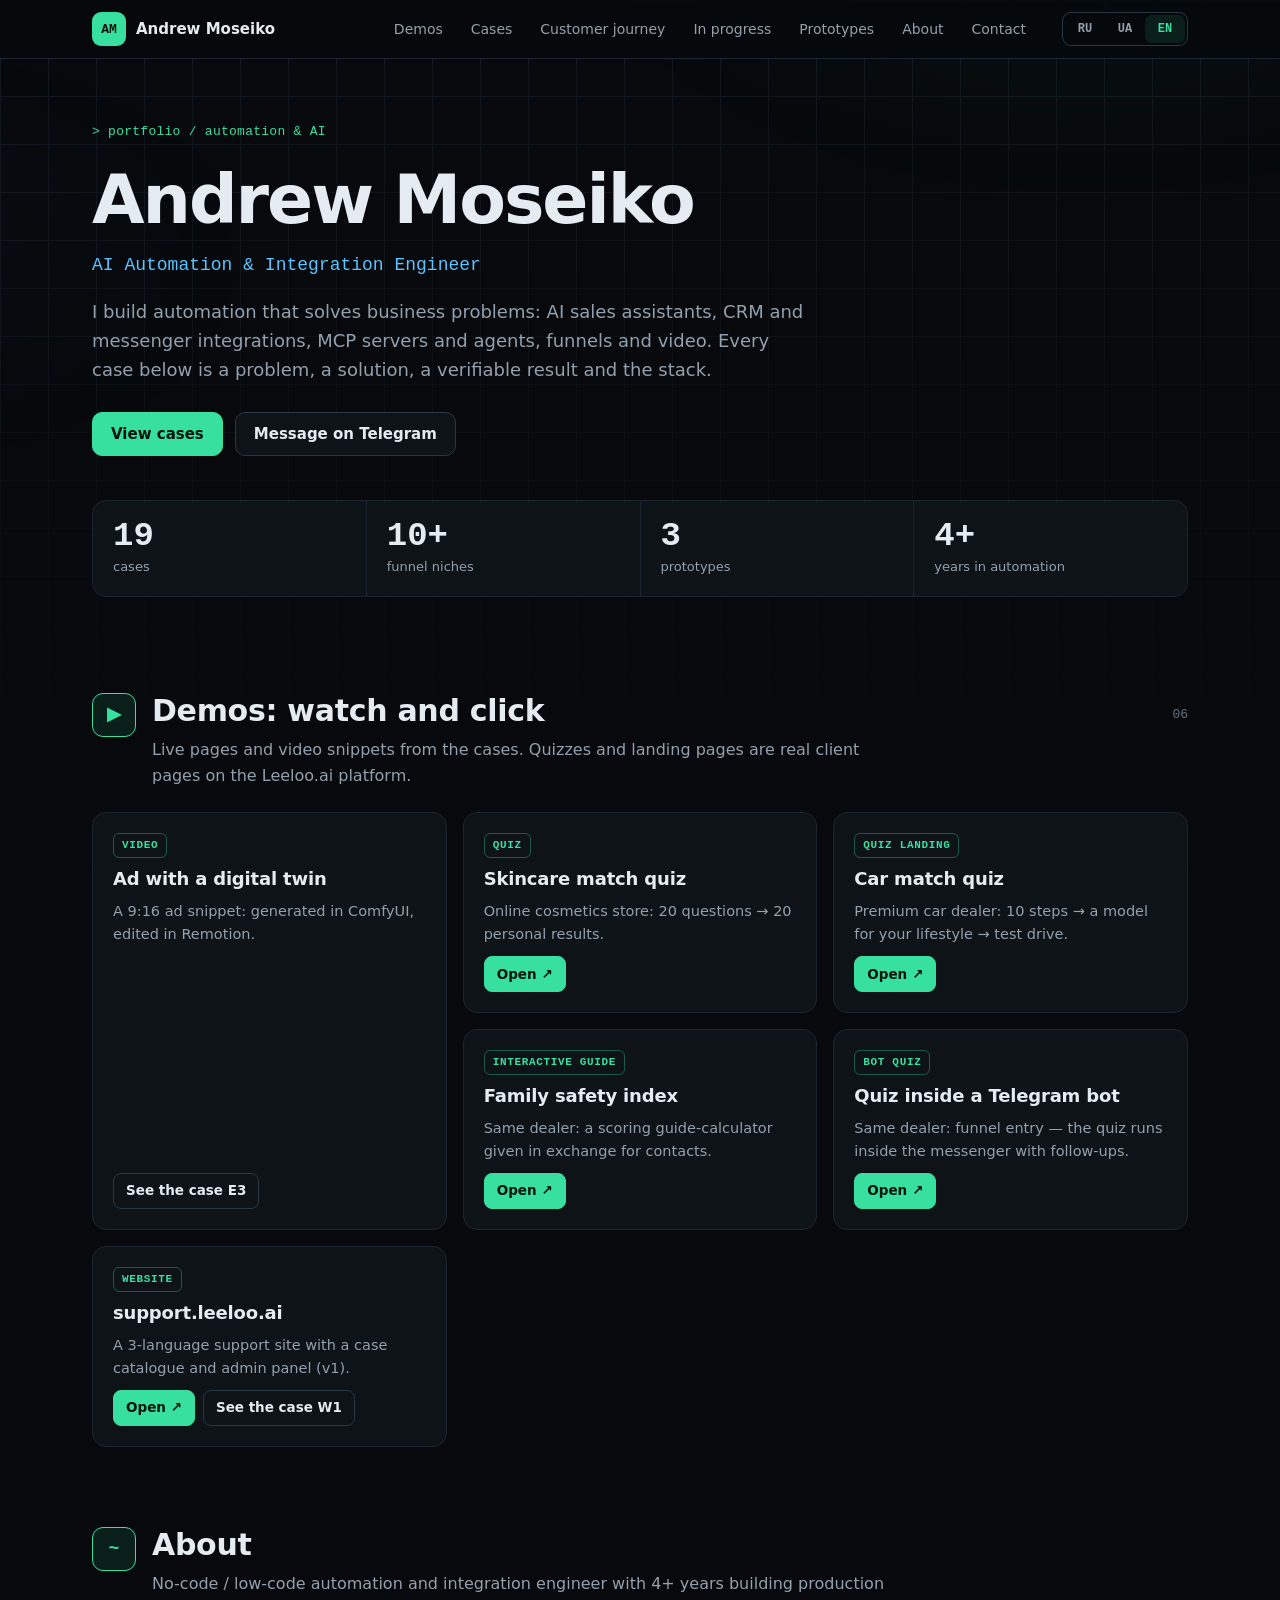
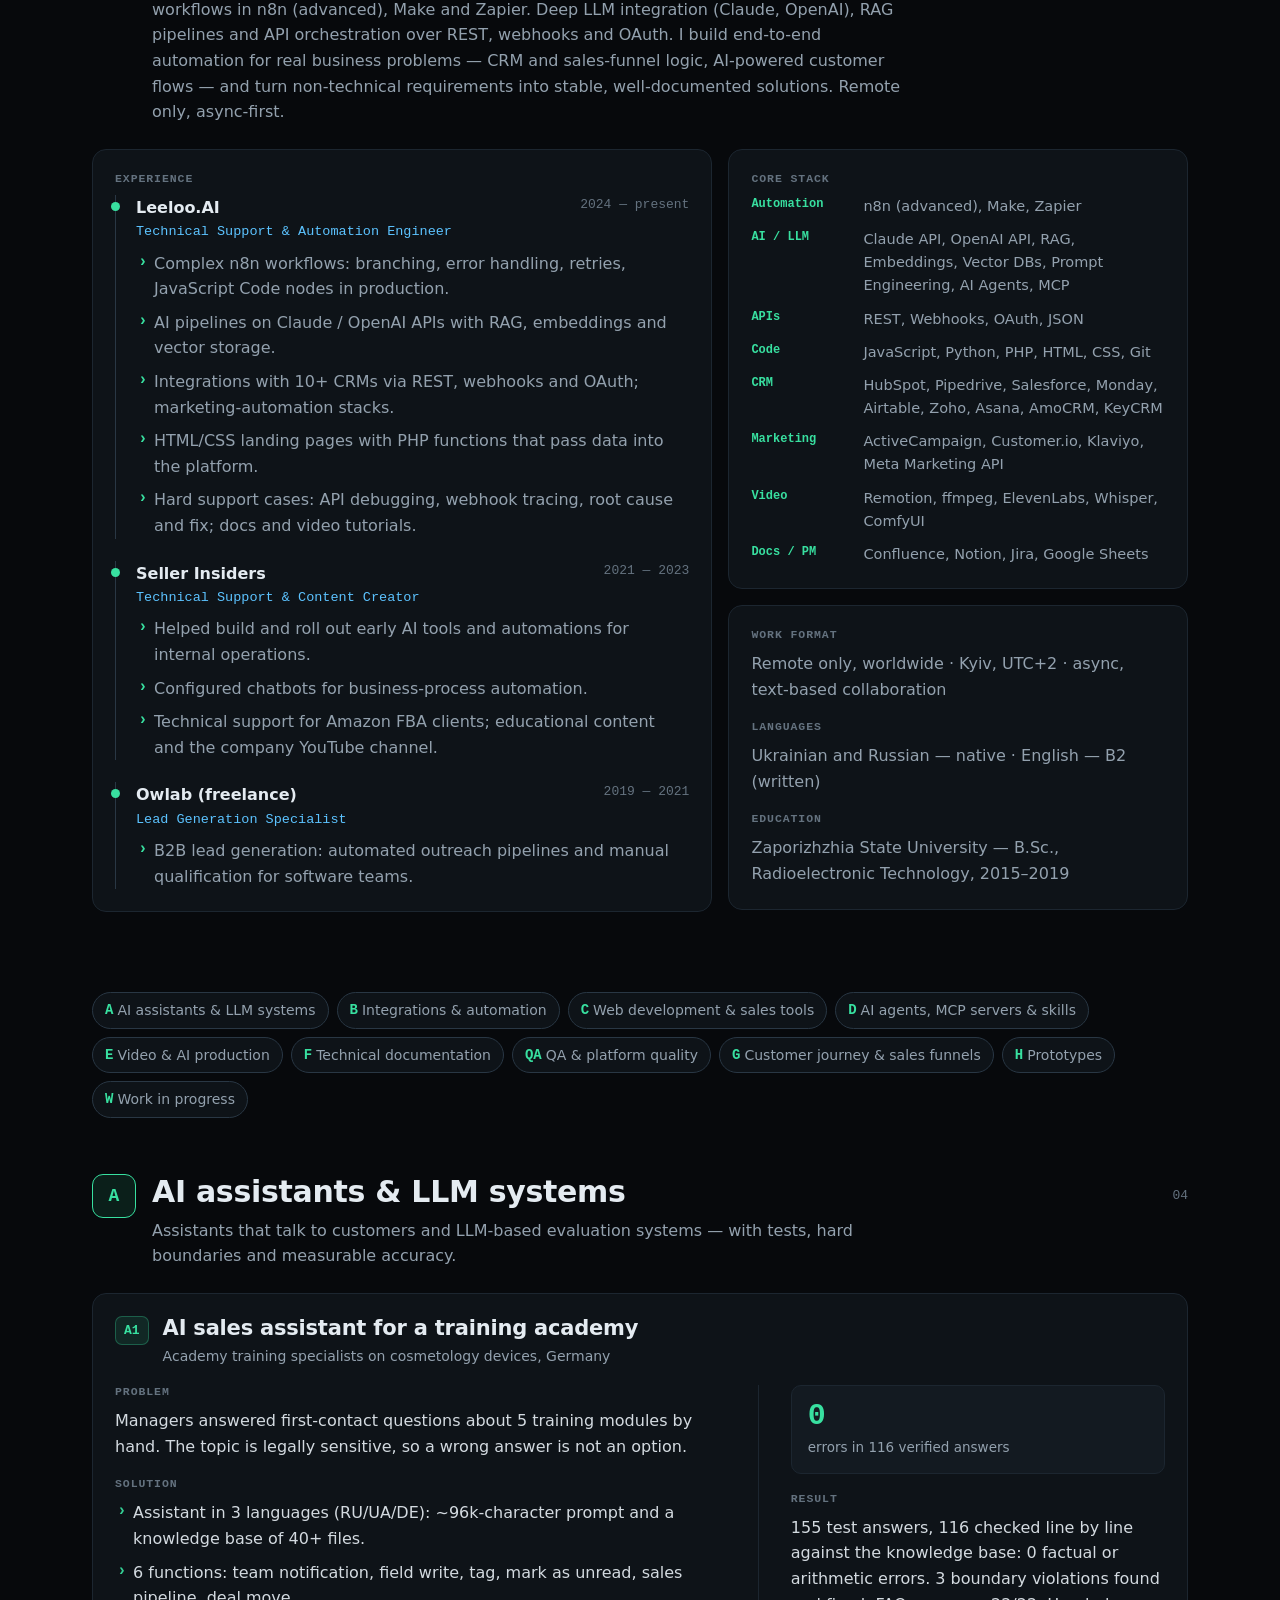
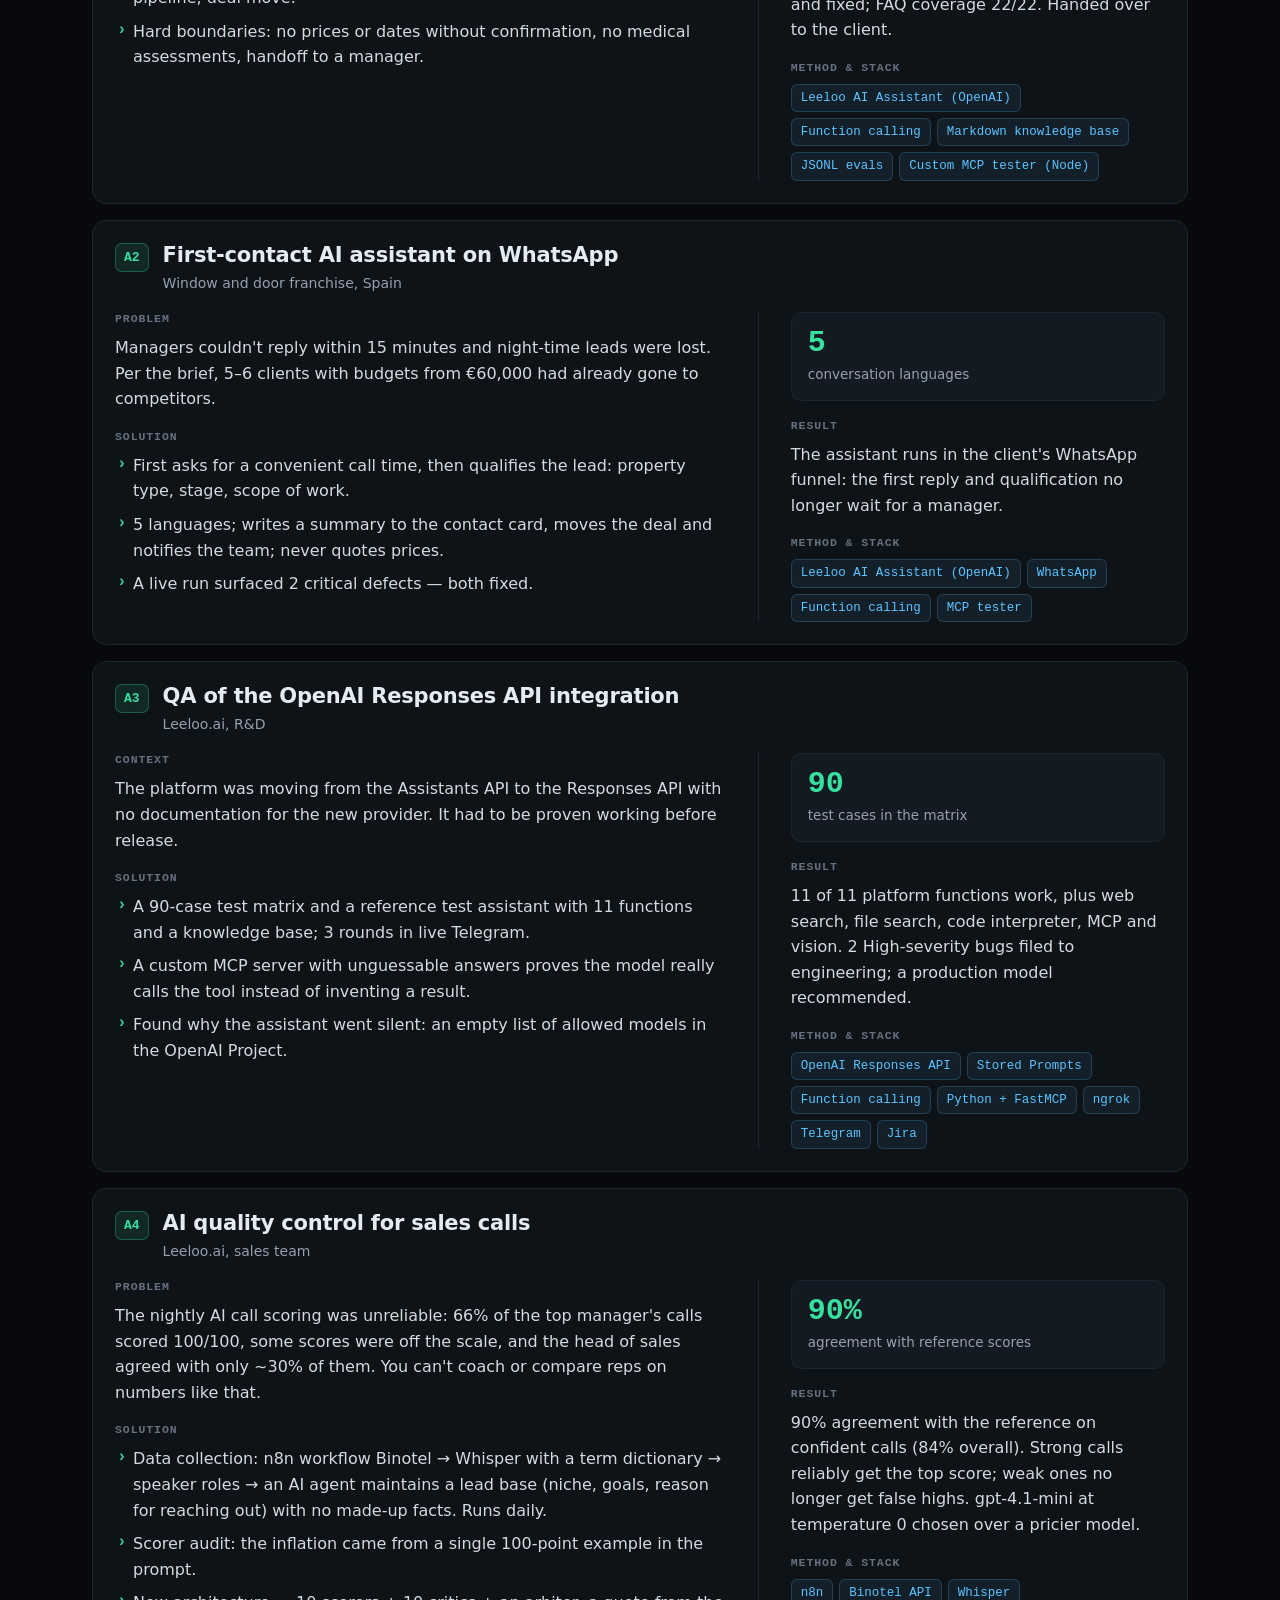
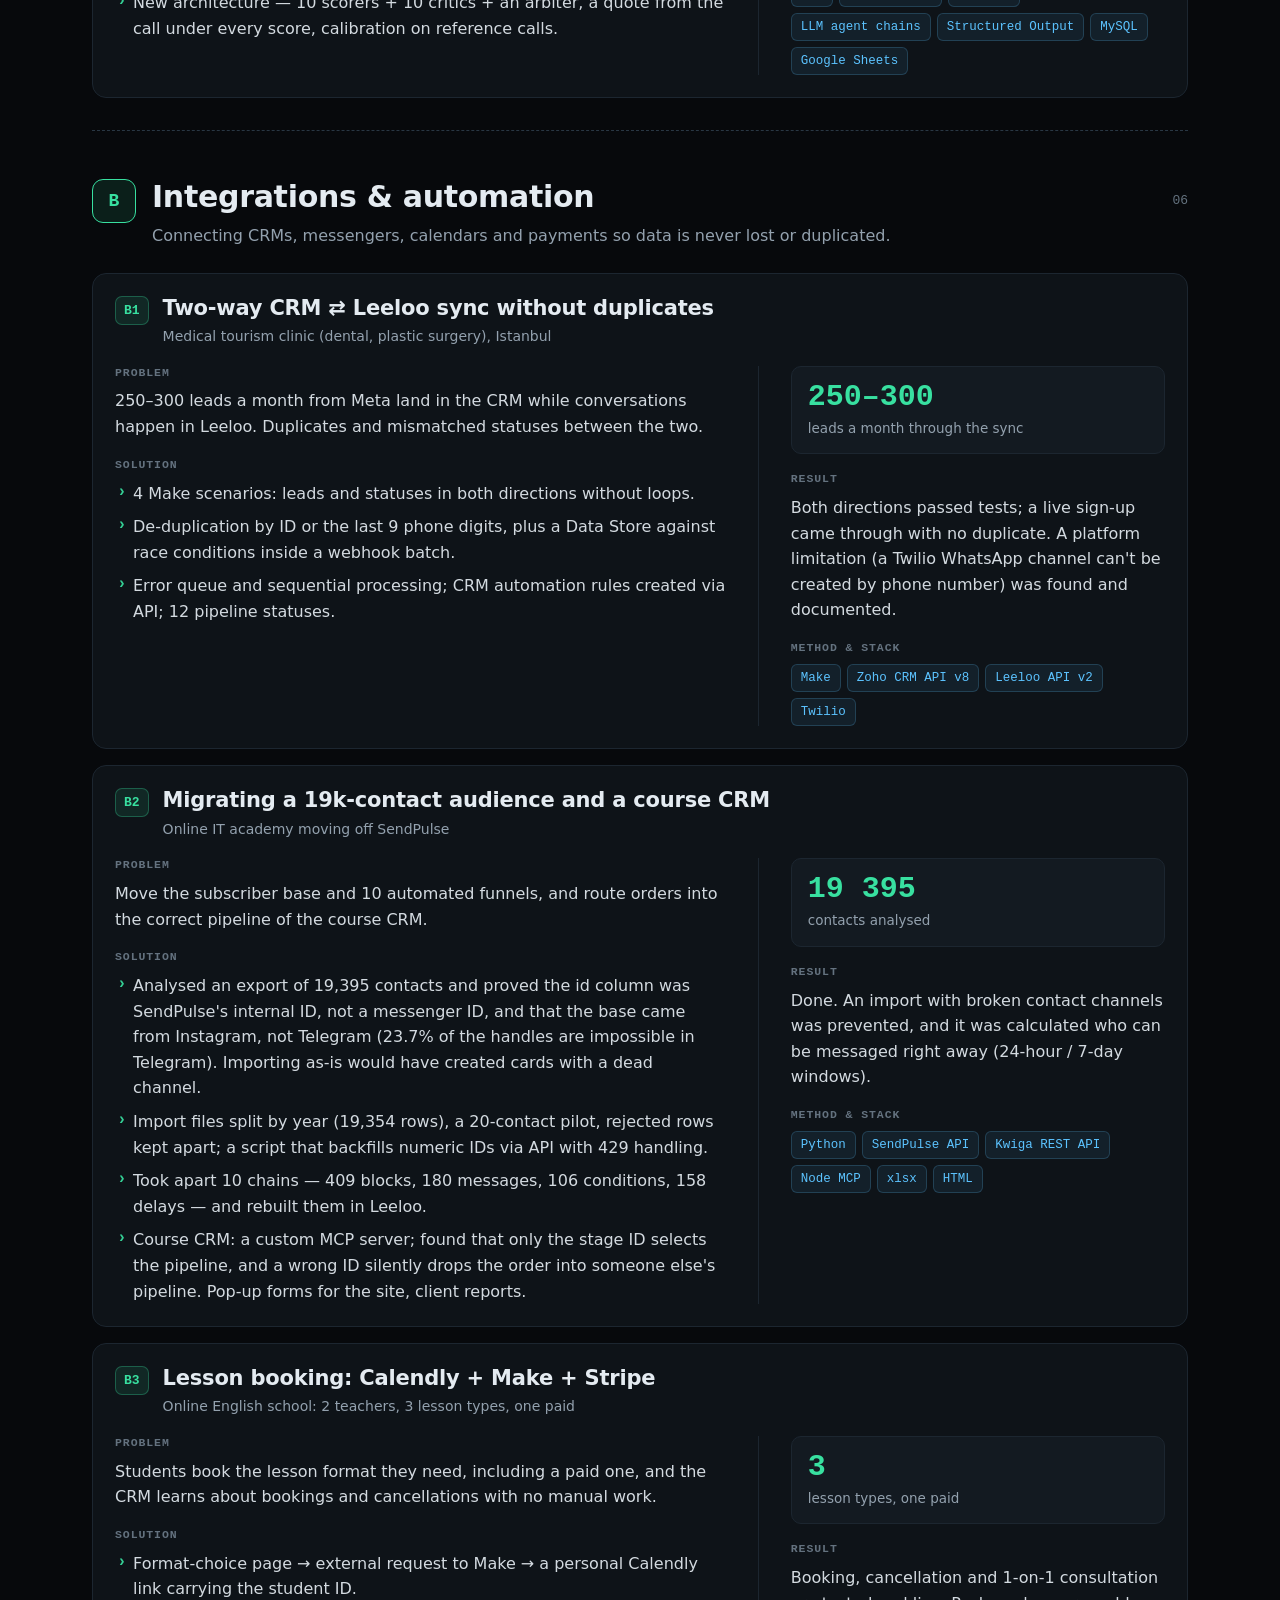
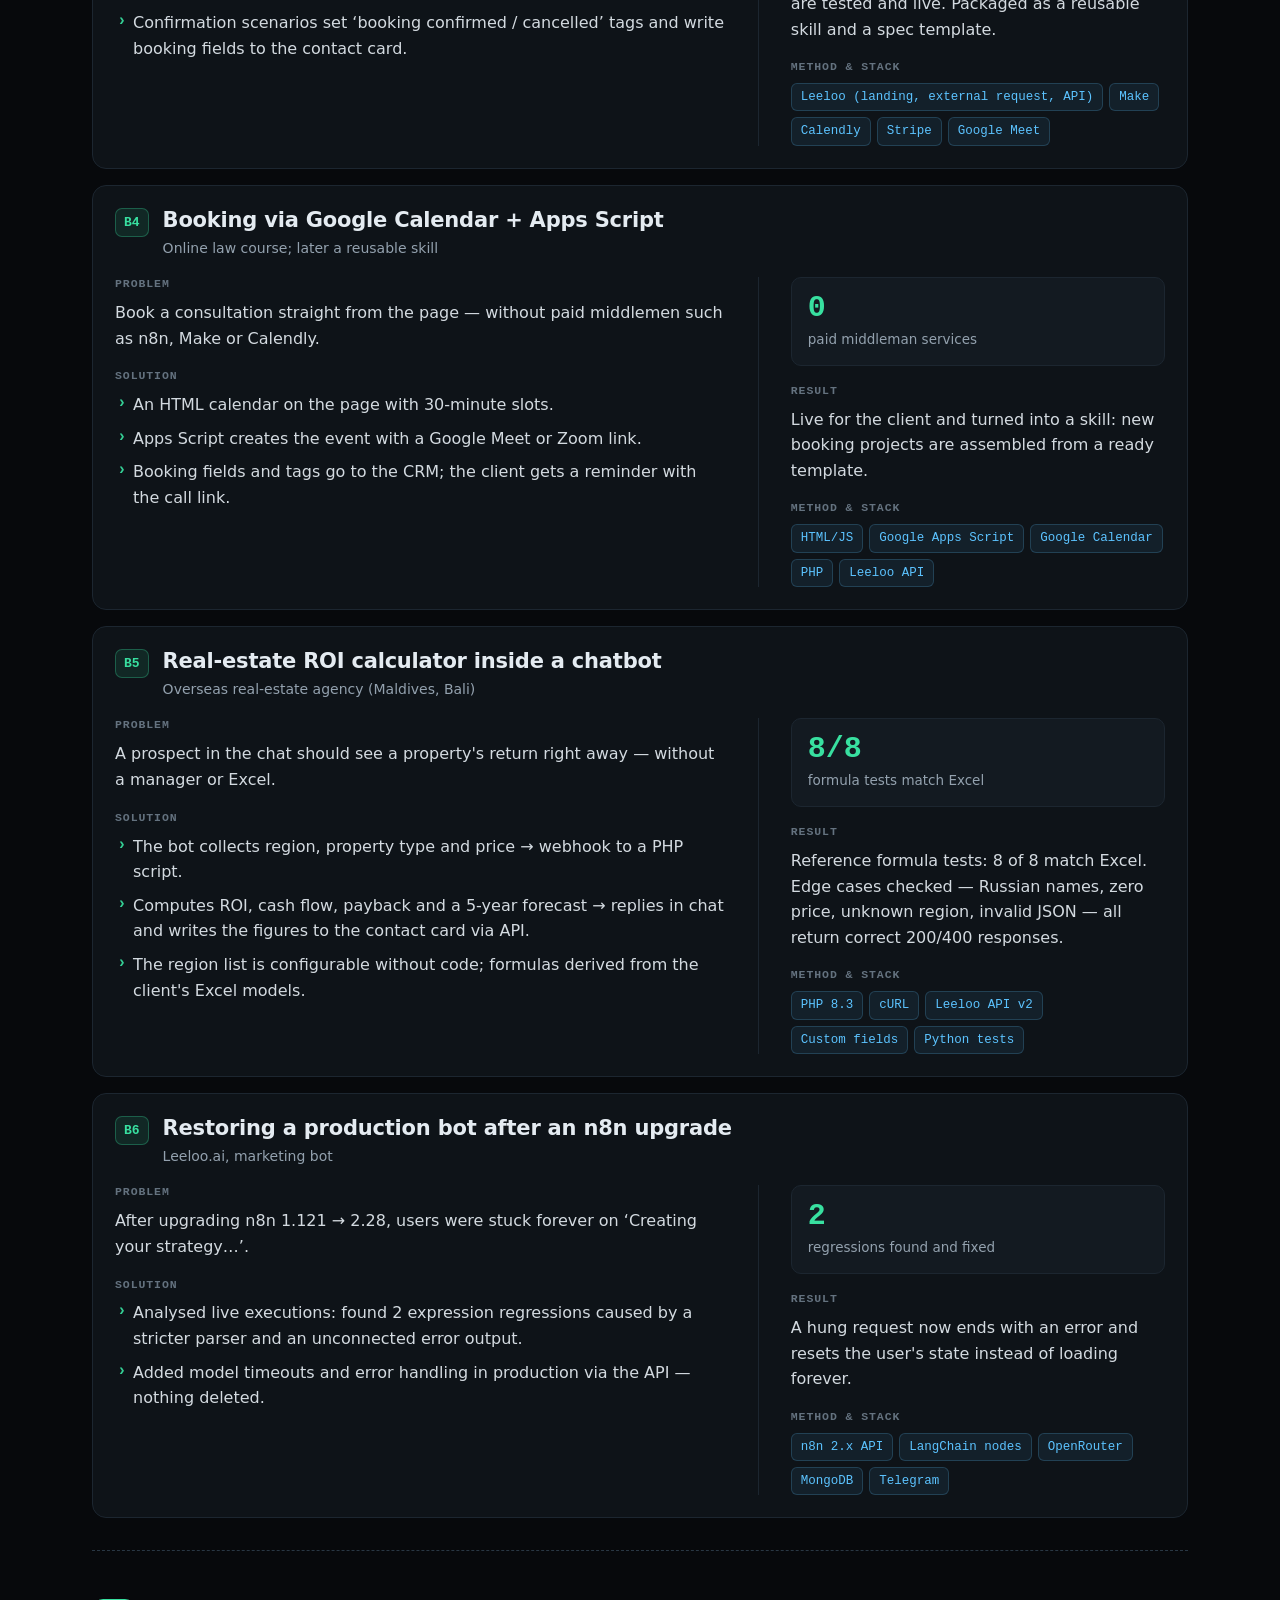
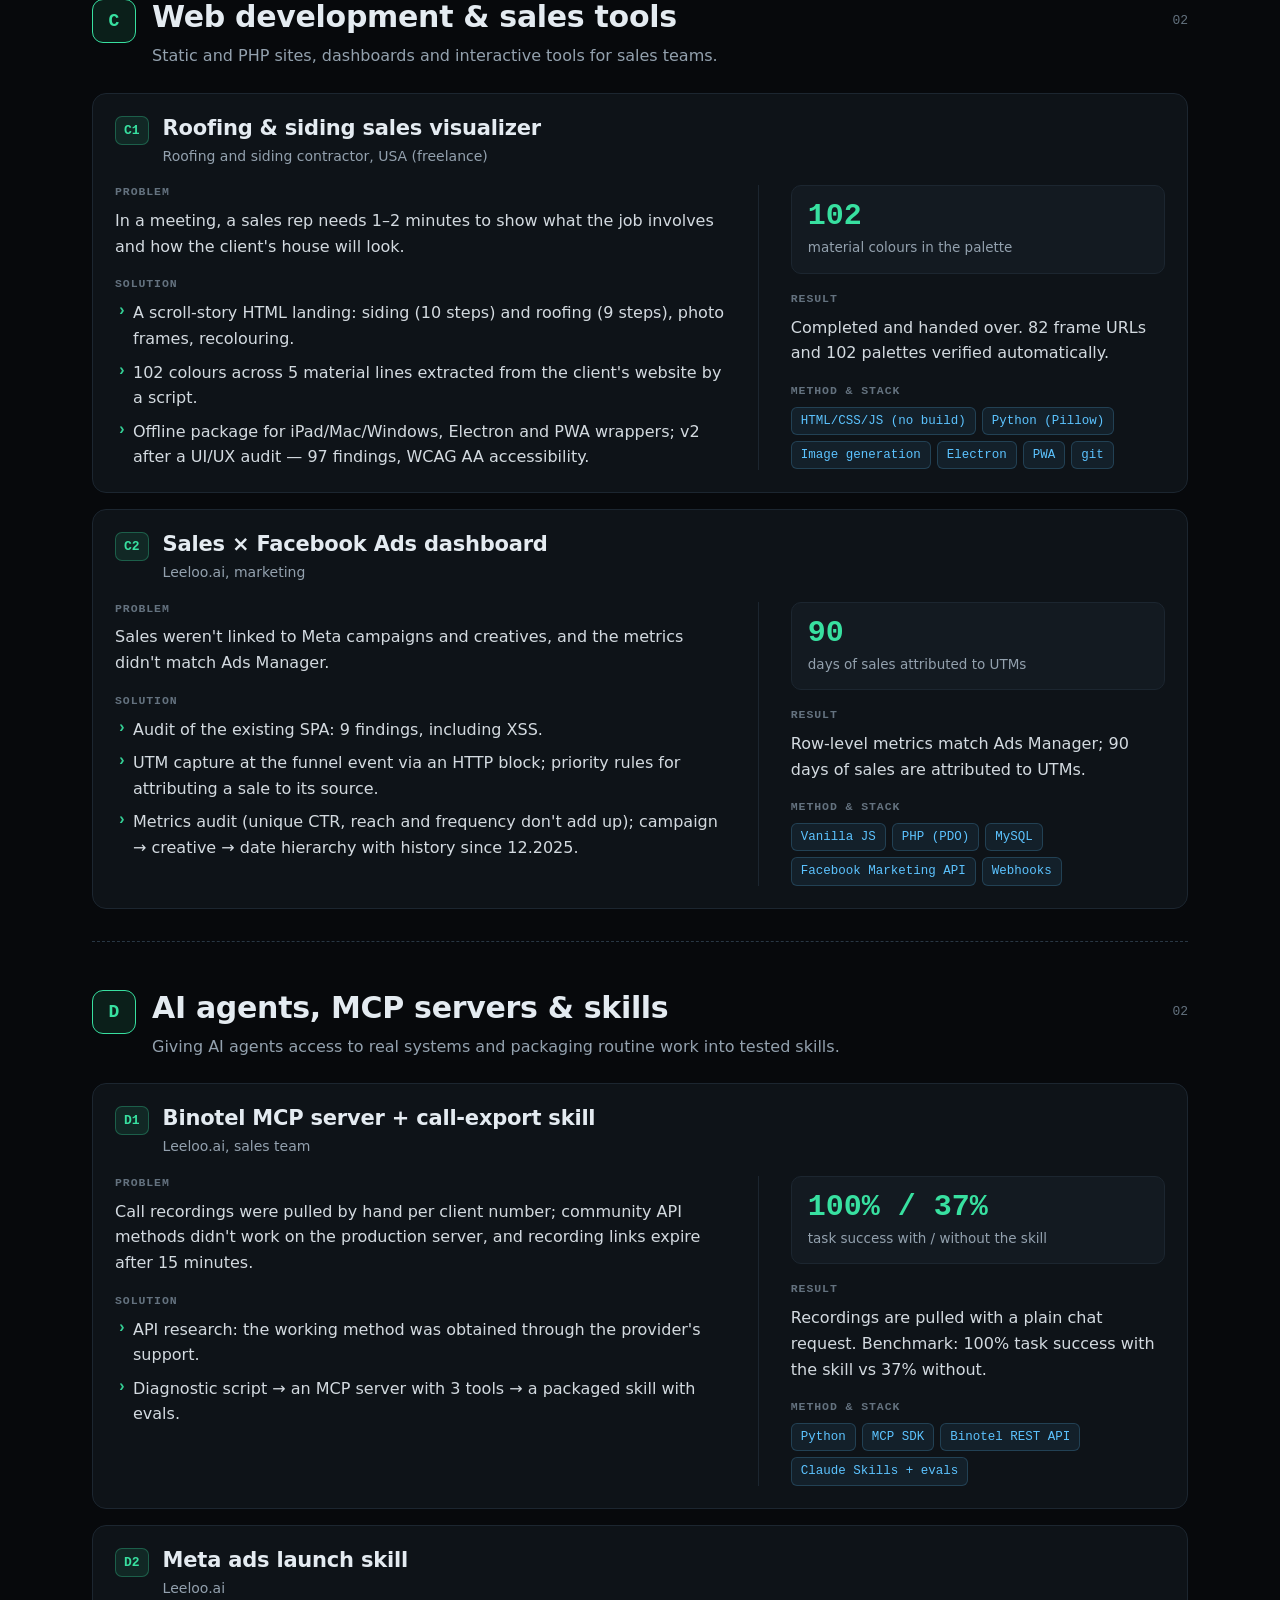
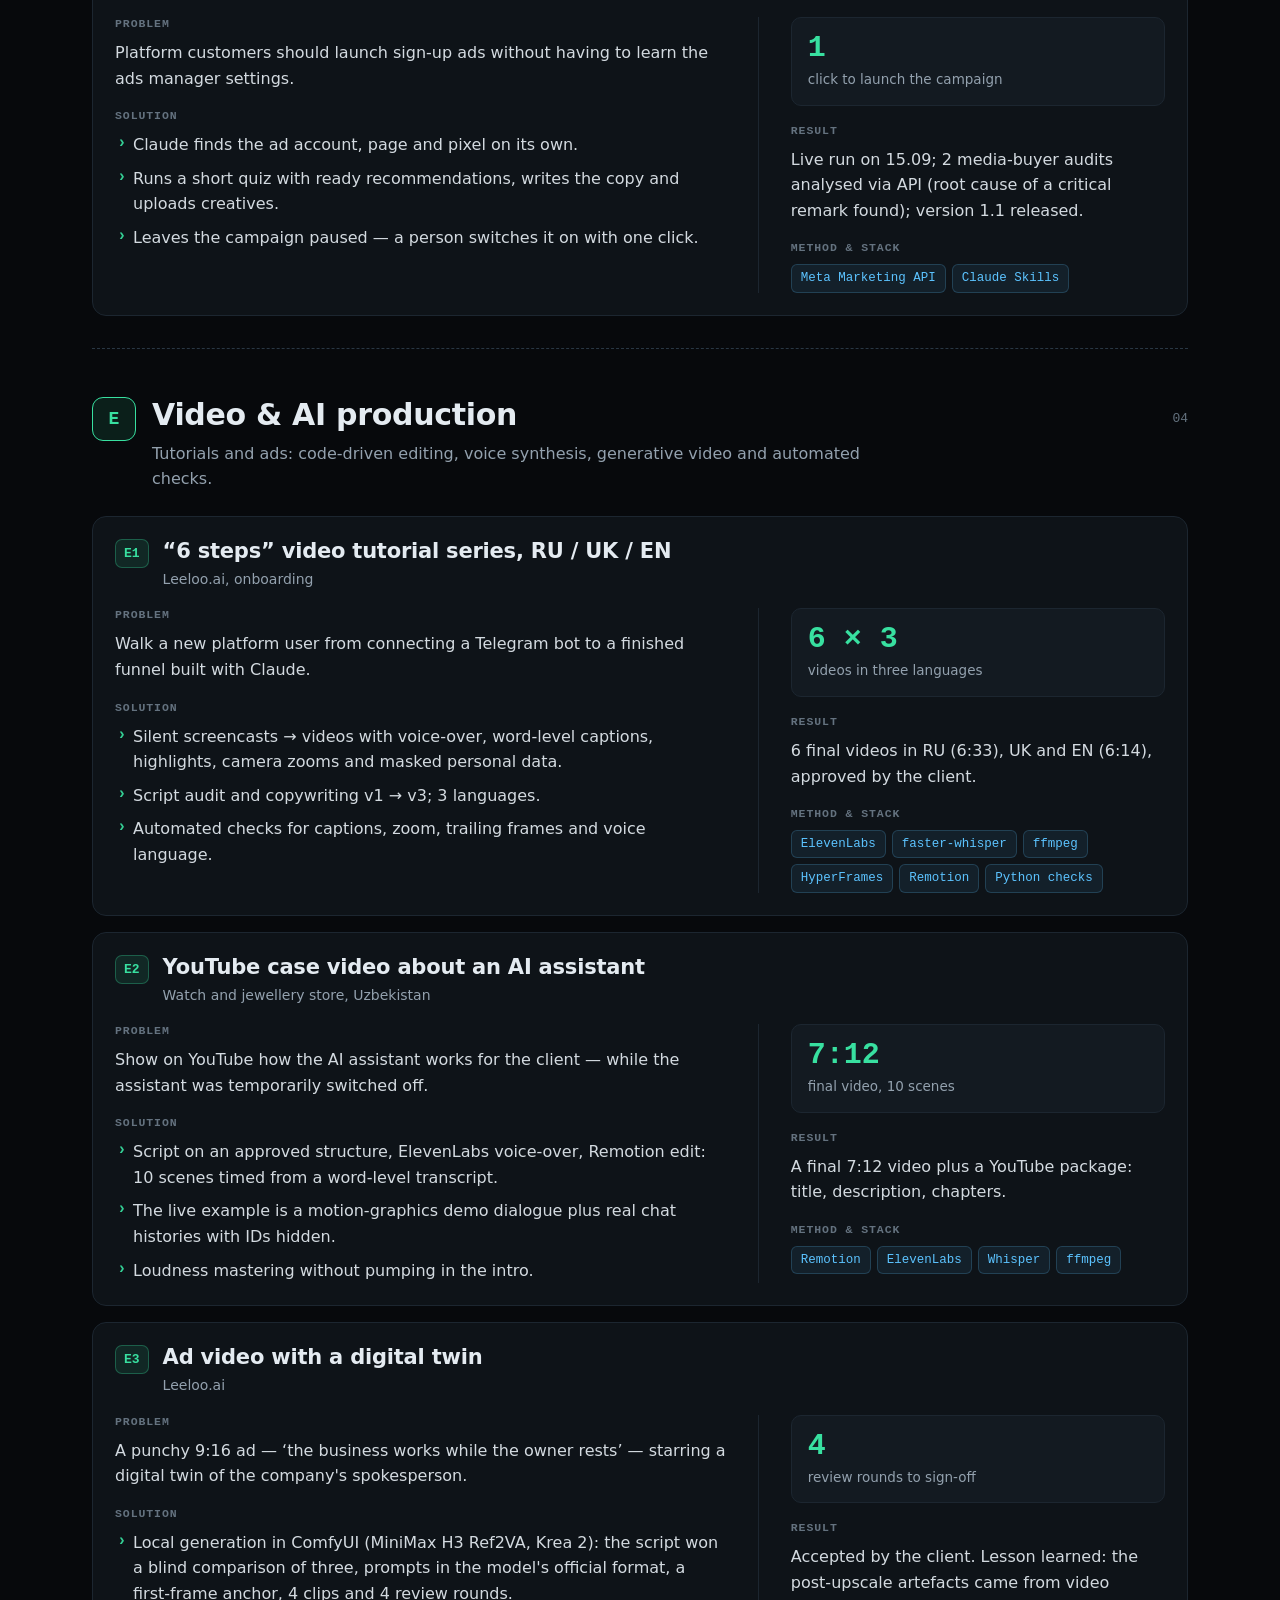
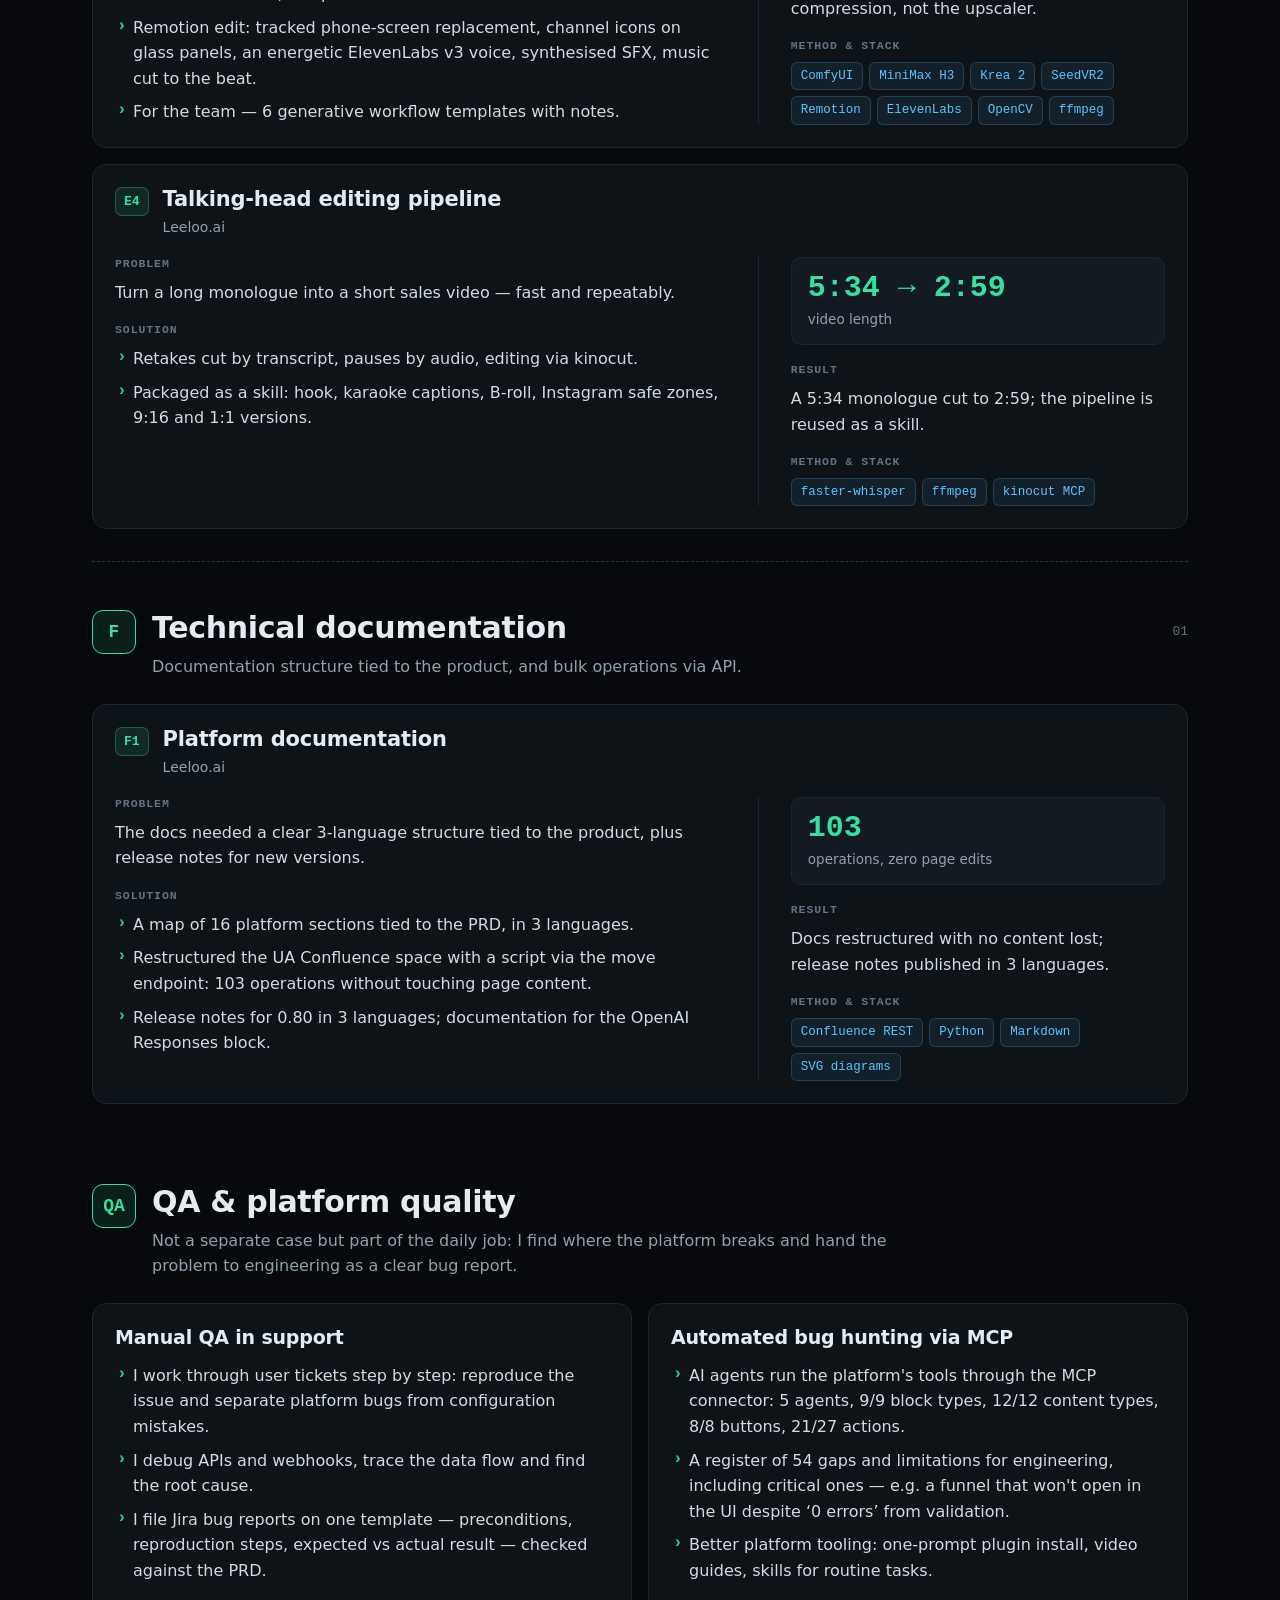
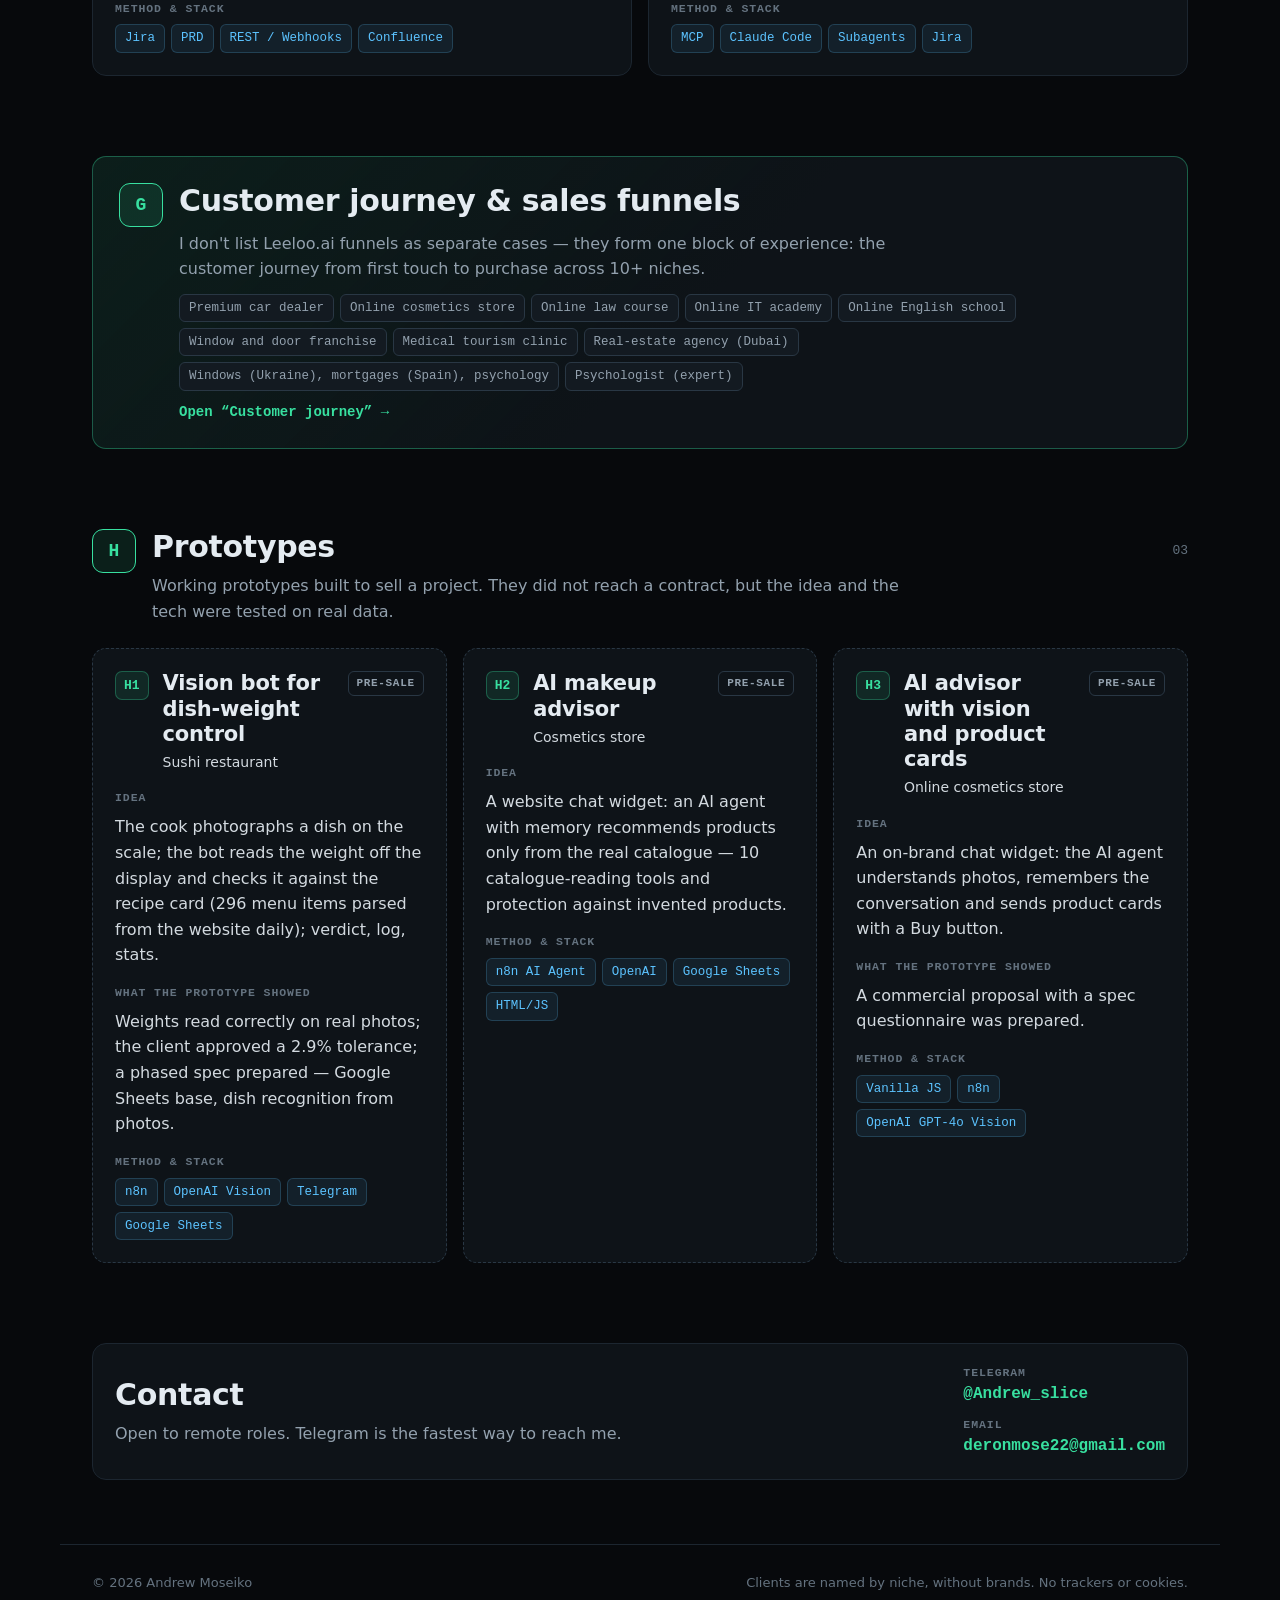
==== commit 8ec4fae3: "Harden site: CSP and referrer policy, clickjacking guard, no inline styles Co-Authored-By: Claude Op" ====
--- a/index.html
+++ b/index.html
@@ -2,6 +2,8 @@
 <html lang="ru">
 <head>
 <meta charset="utf-8">
+<meta http-equiv="Content-Security-Policy" content="default-src 'none'; script-src 'self'; style-src 'self' https://fonts.googleapis.com; font-src https://fonts.gstatic.com; img-src 'self'; media-src 'self'; connect-src 'none'; manifest-src 'self'; base-uri 'none'; form-action 'none'; object-src 'none'; frame-src 'none'">
+<meta name="referrer" content="strict-origin-when-cross-origin">
 <meta name="viewport" content="width=device-width, initial-scale=1">
 <title>Andrew Moseiko — AI Automation &amp; Integration Engineer</title>
 <meta name="description" content="Портфолио: AI-ассистенты, интеграции CRM и мессенджеров, MCP-серверы, воронки и видео. Кейсы с задачей, решением, результатом и стеком.">
@@ -19,7 +21,7 @@
 <a class="skip" href="#main">Skip to content</a>
 <header id="top" class="site-head"></header>
 <main id="main">
-<noscript><p class="wrap" style="padding:48px 16px">Для отображения кейсов включите JavaScript. · Щоб побачити кейси, увімкніть JavaScript. · Please enable JavaScript to see the cases.</p></noscript>
+<noscript><p class="wrap noscript">Для отображения кейсов включите JavaScript. · Щоб побачити кейси, увімкніть JavaScript. · Please enable JavaScript to see the cases.</p></noscript>
 </main>
 <footer id="foot"></footer>
 <script src="assets/data/core.js"></script>
--- a/assets/style.css
+++ b/assets/style.css
@@ -57,6 +57,7 @@
 .wrap { width: 100%; max-width: var(--max); margin: 0 auto; padding-left: var(--gutter); padding-right: var(--gutter); }
 @media (min-width: 720px) { :root { --gutter: 32px; } }
 
+.noscript { padding: 48px 16px; }
 .skip { position: absolute; left: -9999px; }
 .skip:focus { left: 16px; top: 12px; z-index: 100; background: var(--accent); color: var(--accent-ink); padding: 8px 12px; border-radius: 8px; }
 
